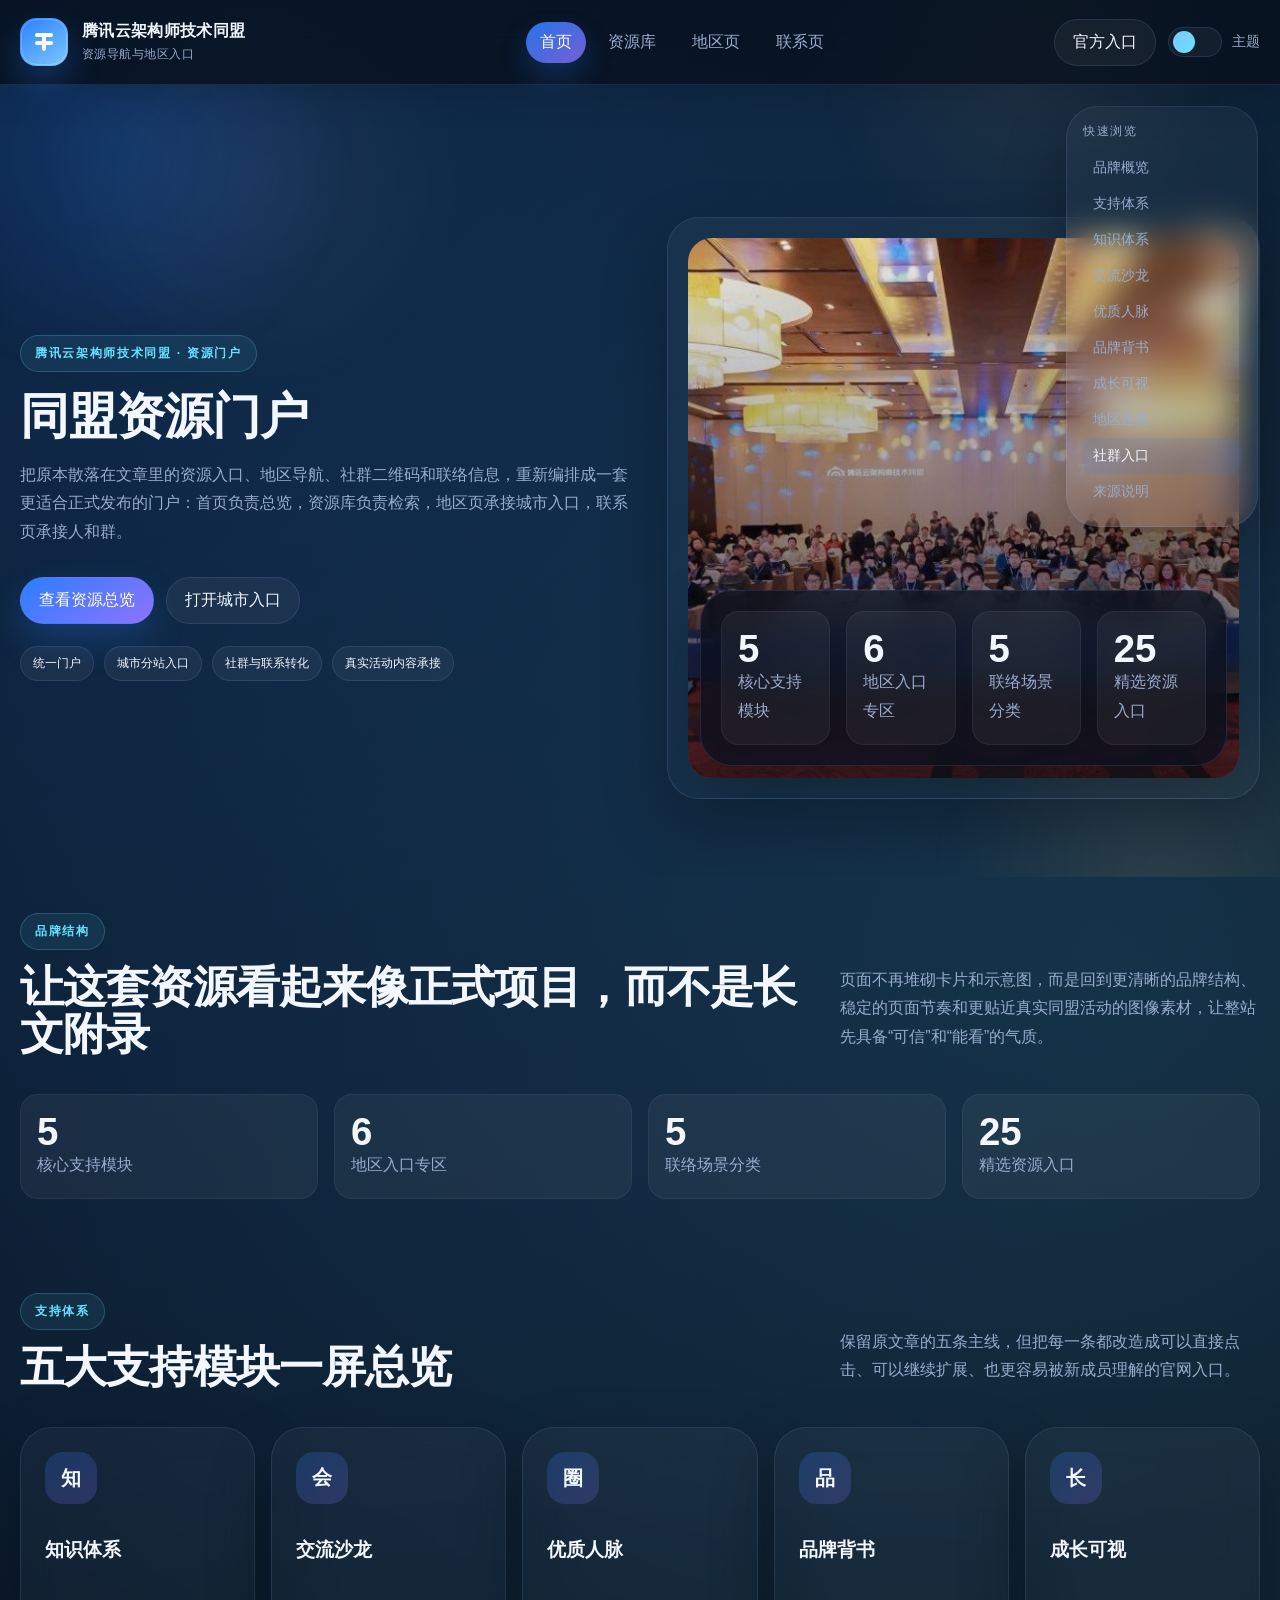
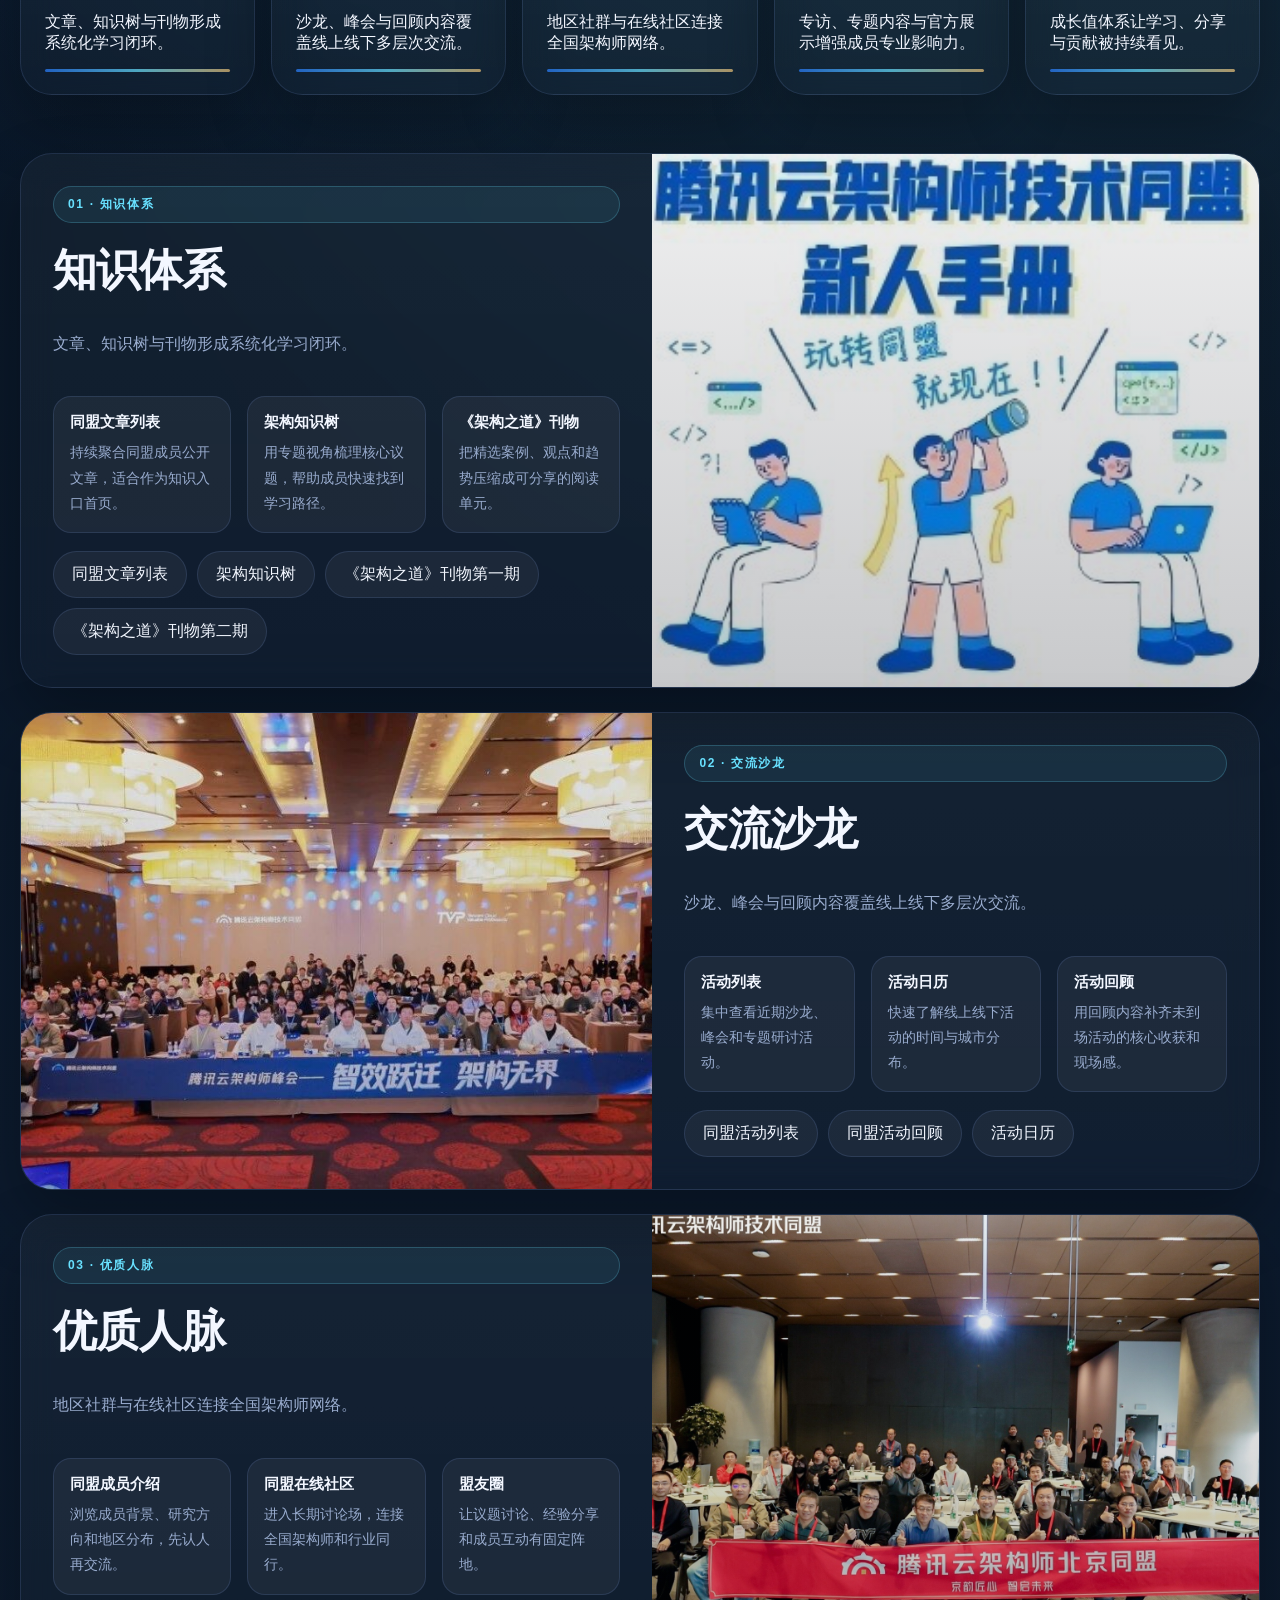
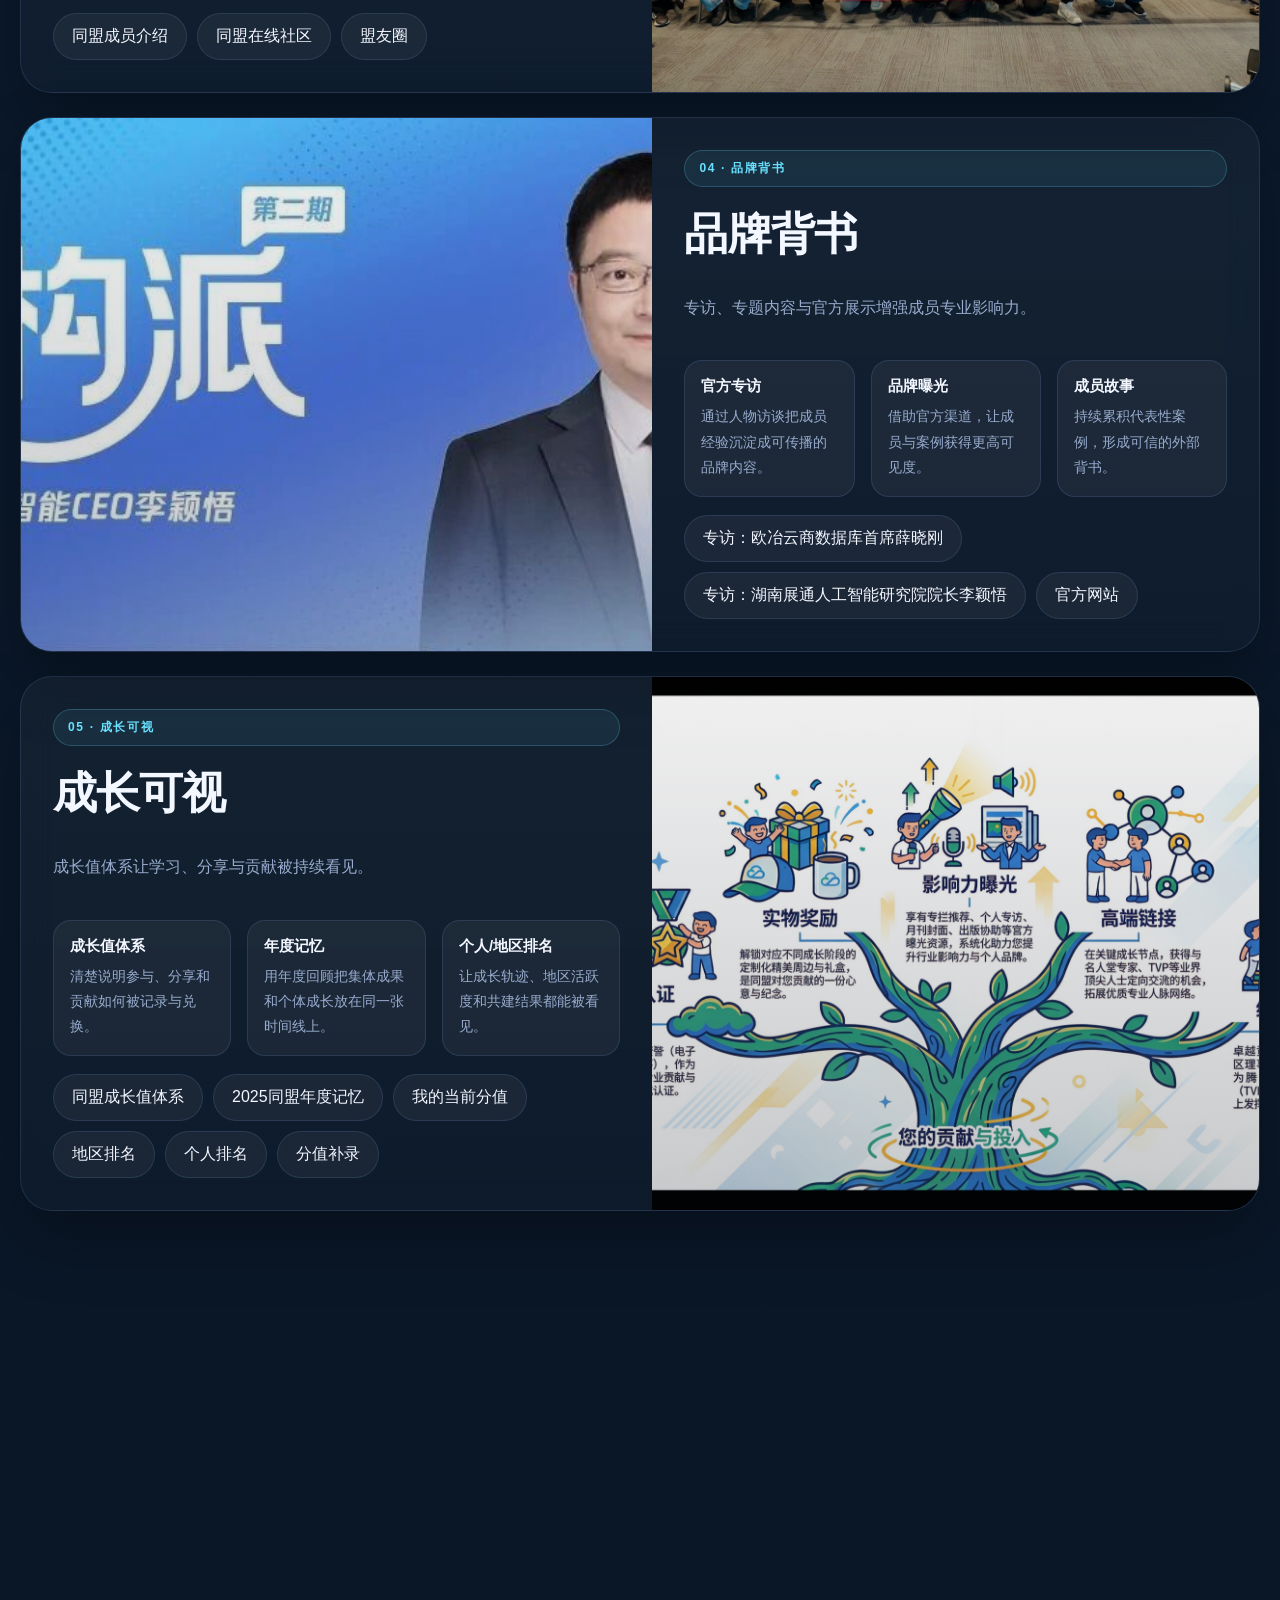
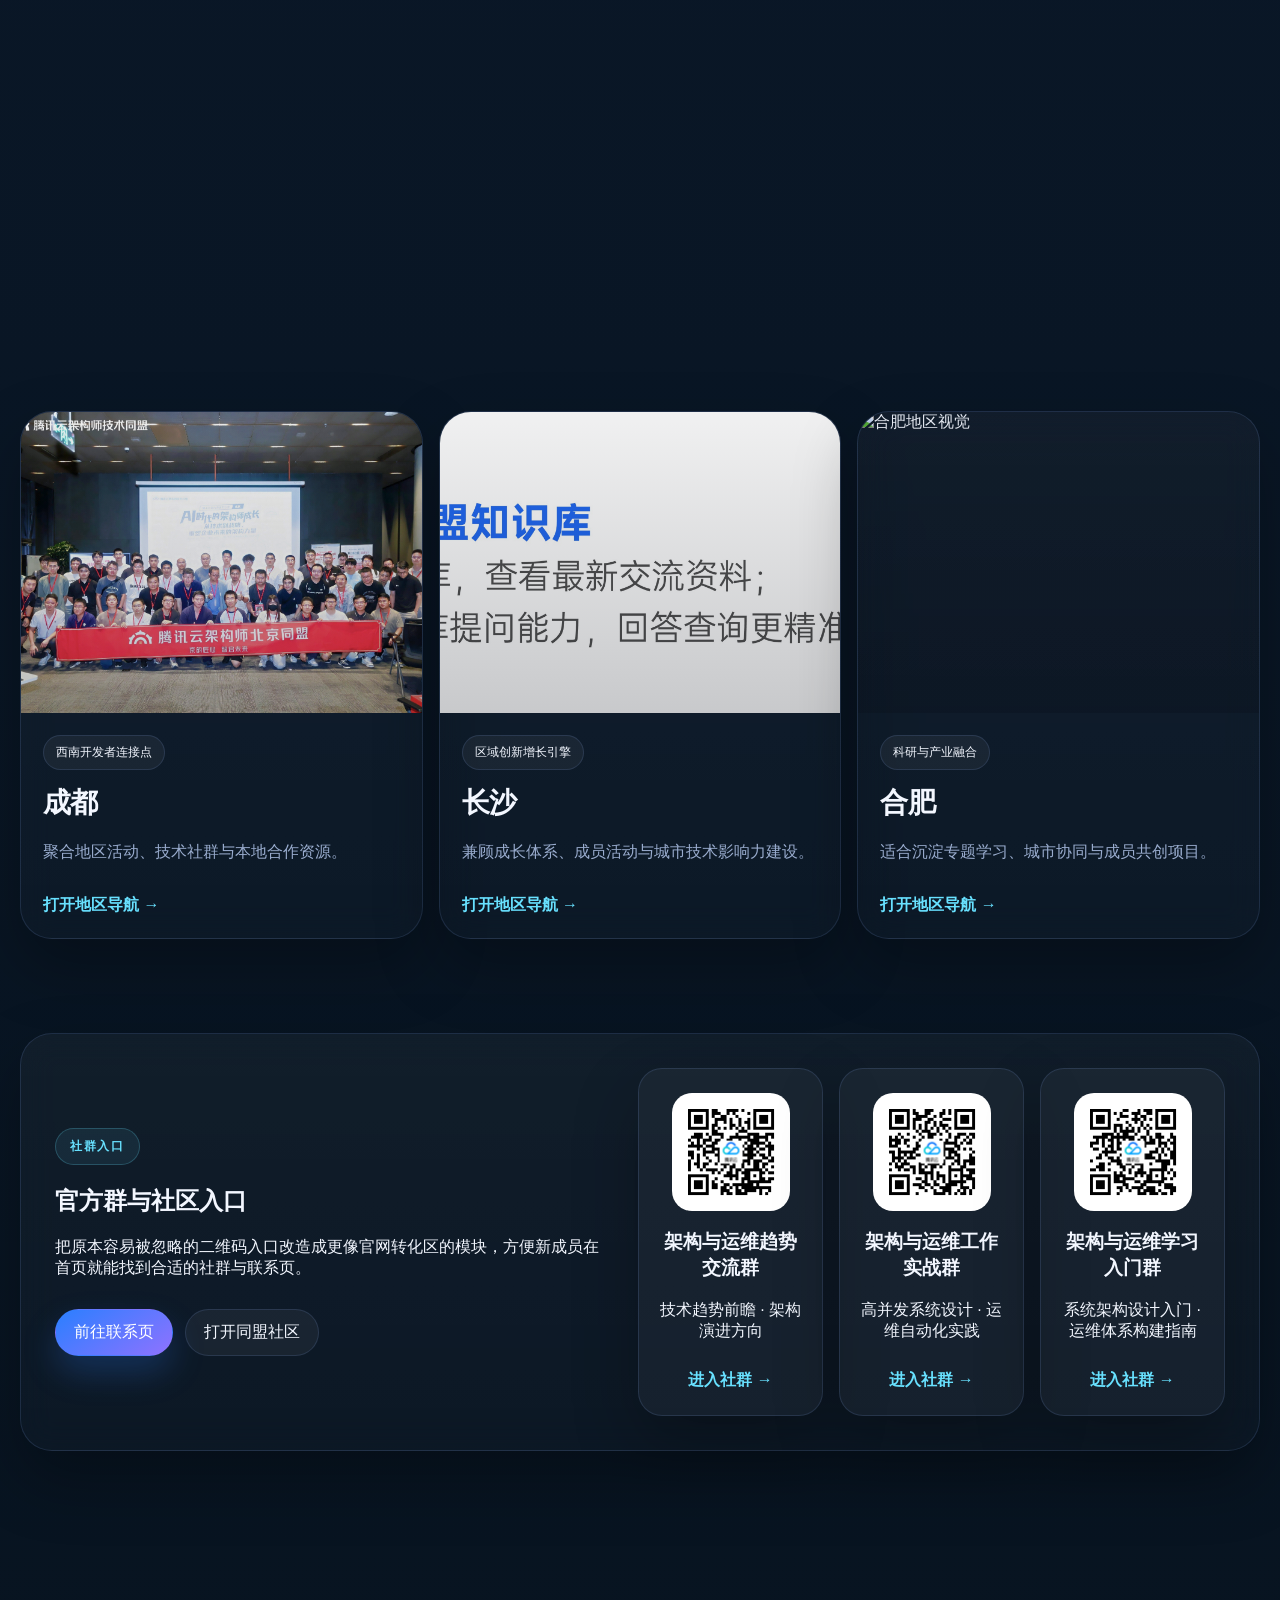
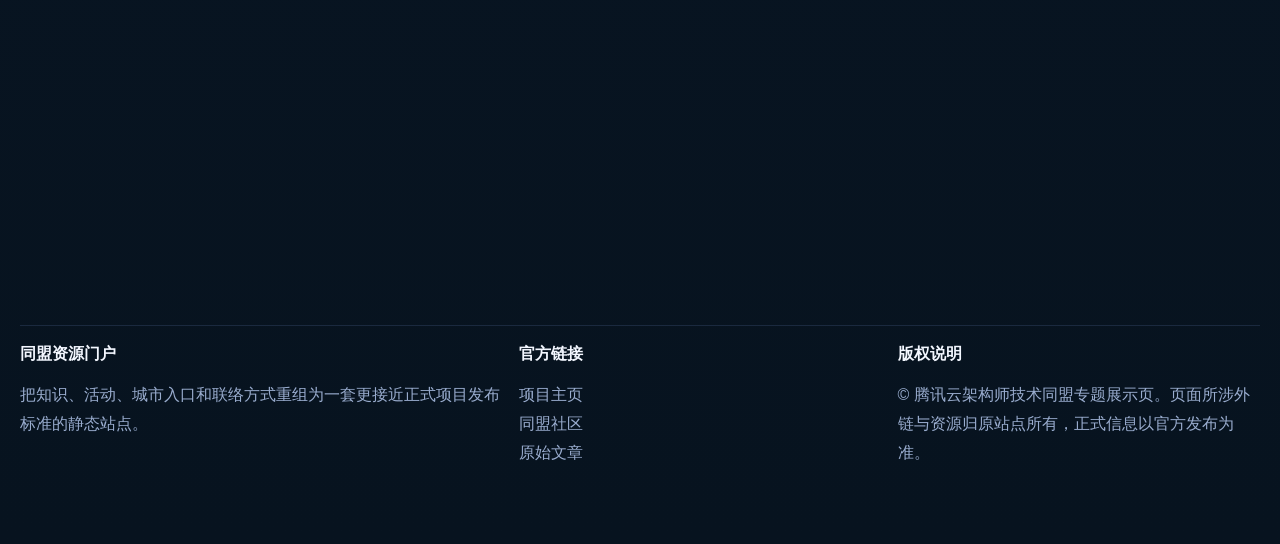
==== index.html @ 670ea797 "Initial static site and GitHub Pages setup" ====
<!DOCTYPE html>
<html lang="zh-CN">
<head>
  <meta charset="UTF-8" />
  <meta name="viewport" content="width=device-width, initial-scale=1.0" />
  <title>同盟全景资源｜官网化落地页</title>
  <meta name="description" content="腾讯云风格的多页面同盟资源官网化落地页。" />
  <link rel="stylesheet" href="styles.css?v=20260402-3" />
  
</head>
<body>
  <div class="scroll-progress" id="scrollProgress"></div>
  <div class="site-shell">
    
    <header class="site-header">
      <div class="container header-inner">
        
    <a class="brand" href="index.html" aria-label="同盟全景资源首页">
      <span class="brand-mark" aria-hidden="true">
        <i></i><i></i><i></i>
      </span>
      <span class="brand-text">
        <strong>腾讯云架构师技术同盟</strong>
        <em>资源导航与地区入口</em>
      </span>
    </a>
    
        <nav class="main-nav"><a class="nav-link active" href="index.html">首页</a><a class="nav-link " href="resources.html">资源库</a><a class="nav-link " href="regions.html">地区页</a><a class="nav-link " href="contact.html">联系页</a></nav>
        <div class="header-actions">
          <a class="ghost-btn" href="https://cloud.tencent.com/developer/program/tm" target="_blank" rel="noreferrer">官方入口</a>
          <button class="theme-toggle" type="button" data-theme-toggle aria-label="切换深浅色主题">
            <span class="theme-toggle-track"><span class="theme-toggle-thumb"></span></span>
            <span class="theme-toggle-label">主题</span>
          </button>
        </div>
      </div>
    </header>
    
    
    <main>
      <section class="hero hero-home">
        <div class="hero-bg hero-bg-a"></div>
        <div class="hero-bg hero-bg-b"></div>
        <div class="container hero-grid">
          <div class="hero-copy reveal">
            <span class="eyebrow">腾讯云架构师技术同盟 · 资源门户</span>
            <h1>同盟资源门户</h1>
            <p>把原本散落在文章里的资源入口、地区导航、社群二维码和联络信息，重新编排成一套更适合正式发布的门户：首页负责总览，资源库负责检索，地区页承接城市入口，联系页承接人和群。</p>
            <div class="hero-actions">
              <a class="primary-btn" href="resources.html">查看资源总览</a>
              <a class="secondary-btn" href="regions.html">打开城市入口</a>
            </div>
            <div class="hero-badges">
              <span>统一门户</span><span>城市分站入口</span><span>社群与联系转化</span><span>真实活动内容承接</span>
            </div>
          </div>
          <div class="hero-media reveal parallax-card" data-parallax>
            <img src="assets/snapshot-img-20.jpg" alt="腾讯云架构师技术同盟大会现场" />
            <div class="hero-media-card glass-card">
              <div class="metric-grid"><div class="stat-card reveal"><strong>5</strong><span>核心支持模块</span></div><div class="stat-card reveal"><strong>6</strong><span>地区入口专区</span></div><div class="stat-card reveal"><strong>5</strong><span>联络场景分类</span></div><div class="stat-card reveal"><strong>25</strong><span>精选资源入口</span></div></div>
            </div>
          </div>
        </div>
      </section>

      <aside class="floating-toc glass-card" data-floating-toc>
        <div class="toc-title">快速浏览</div>
        <a href="#brand-system">品牌概览</a>
        <a href="#support-system">支持体系</a>
        <a href="#knowledge">知识体系</a><a href="#salon">交流沙龙</a><a href="#network">优质人脉</a><a href="#brand">品牌背书</a><a href="#growth">成长可视</a>
        <a href="#region-quick">地区速览</a>
        <a href="#community">社群入口</a>
        <a href="#source-note">来源说明</a>
      </aside>

      <section class="section-block" id="brand-system">
        <div class="container">
          <div class="section-head reveal">
            <div>
              <span class="eyebrow">品牌结构</span>
              <h2>让这套资源看起来像正式项目，而不是长文附录</h2>
            </div>
            <p>页面不再堆砌卡片和示意图，而是回到更清晰的品牌结构、稳定的页面节奏和更贴近真实同盟活动的图像素材，让整站先具备“可信”和“能看”的气质。</p>
          </div>
          <div class="support-grid support-grid-4"><div class="stat-card reveal"><strong>5</strong><span>核心支持模块</span></div><div class="stat-card reveal"><strong>6</strong><span>地区入口专区</span></div><div class="stat-card reveal"><strong>5</strong><span>联络场景分类</span></div><div class="stat-card reveal"><strong>25</strong><span>精选资源入口</span></div></div>
        </div>
      </section>

      <section class="section-block" id="support-system">
        <div class="container">
          <div class="section-head reveal">
            <div>
              <span class="eyebrow">支持体系</span>
              <h2>五大支持模块一屏总览</h2>
            </div>
            <p>保留原文章的五条主线，但把每一条都改造成可以直接点击、可以继续扩展、也更容易被新成员理解的官网入口。</p>
          </div>
          <div class="support-grid"><a class="support-card reveal" href="#knowledge">
            <span class="support-icon">知</span>
            <h3>知识体系</h3>
            <p>文章、知识树与刊物形成系统化学习闭环。</p>
        </a><a class="support-card reveal" href="#salon">
            <span class="support-icon">会</span>
            <h3>交流沙龙</h3>
            <p>沙龙、峰会与回顾内容覆盖线上线下多层次交流。</p>
        </a><a class="support-card reveal" href="#network">
            <span class="support-icon">圈</span>
            <h3>优质人脉</h3>
            <p>地区社群与在线社区连接全国架构师网络。</p>
        </a><a class="support-card reveal" href="#brand">
            <span class="support-icon">品</span>
            <h3>品牌背书</h3>
            <p>专访、专题内容与官方展示增强成员专业影响力。</p>
        </a><a class="support-card reveal" href="#growth">
            <span class="support-icon">长</span>
            <h3>成长可视</h3>
            <p>成长值体系让学习、分享与贡献被持续看见。</p>
        </a></div>
        </div>
      </section>

      <section class="section-block no-top-pad">
        <div class="container feature-stack">
        <article class="feature-panel reveal" id="knowledge">
          <div class="feature-copy">
            <div class="eyebrow">01 · 知识体系</div>
            <h3>知识体系</h3>
            <p>文章、知识树与刊物形成系统化学习闭环。</p>
            <div class="bullet-grid"><div class="bullet-card reveal"><strong>同盟文章列表</strong><span>持续聚合同盟成员公开文章，适合作为知识入口首页。</span></div><div class="bullet-card reveal"><strong>架构知识树</strong><span>用专题视角梳理核心议题，帮助成员快速找到学习路径。</span></div><div class="bullet-card reveal"><strong>《架构之道》刊物</strong><span>把精选案例、观点和趋势压缩成可分享的阅读单元。</span></div></div>
            <div class="mini-links"><a class="mini-link" href="https://cloud.tencent.com/developer/zone/tm?tab=article" target="_blank" rel="noreferrer">同盟文章列表</a><a class="mini-link" href="https://doc.weixin.qq.com/smartsheet/s3_AfQACAaJAKoCNCHZUUrA7SsGceqwD?scode=AJEAIQdfAAo7Zqo5M0AYQARQaXAI0&amp;tab=db_5TWcoK" target="_blank" rel="noreferrer">架构知识树</a><a class="mini-link" href="https://docs.qq.com/pdf/DUU1ubUpJZXVBdWZH" target="_blank" rel="noreferrer">《架构之道》刊物第一期</a><a class="mini-link" href="https://docs.qq.com/pdf/DUXFpWXNrcEt2aGVt" target="_blank" rel="noreferrer">《架构之道》刊物第二期</a></div>
          </div>
          <div class="feature-media parallax-card" data-parallax>
            <img src="assets/snapshot-img-23.jpg" alt="同盟新人手册与知识入口视觉" />
          </div>
        </article>
        
        <article class="feature-panel reveal" id="salon">
          <div class="feature-copy">
            <div class="eyebrow">02 · 交流沙龙</div>
            <h3>交流沙龙</h3>
            <p>沙龙、峰会与回顾内容覆盖线上线下多层次交流。</p>
            <div class="bullet-grid"><div class="bullet-card reveal"><strong>活动列表</strong><span>集中查看近期沙龙、峰会和专题研讨活动。</span></div><div class="bullet-card reveal"><strong>活动日历</strong><span>快速了解线上线下活动的时间与城市分布。</span></div><div class="bullet-card reveal"><strong>活动回顾</strong><span>用回顾内容补齐未到场活动的核心收获和现场感。</span></div></div>
            <div class="mini-links"><a class="mini-link" href="https://cloud.tencent.com/developer/salon/activities?topic=5170" target="_blank" rel="noreferrer">同盟活动列表</a><a class="mini-link" href="https://mp.weixin.qq.com/mpappsalbum?__biz=MzIyMTQ0MTkyNw==&amp;action=getalbum&amp;album_id=4363131295338594321&amp;scene=126&amp;sessionid=1769655132516#wechat_redirect" target="_blank" rel="noreferrer">同盟活动回顾</a><a class="mini-link" href="https://cloud.tencent.com/developer/salon" target="_blank" rel="noreferrer">活动日历</a></div>
          </div>
          <div class="feature-media parallax-card" data-parallax>
            <img src="assets/snapshot-img-20.jpg" alt="同盟峰会和交流沙龙现场" />
          </div>
        </article>
        
        <article class="feature-panel reveal" id="network">
          <div class="feature-copy">
            <div class="eyebrow">03 · 优质人脉</div>
            <h3>优质人脉</h3>
            <p>地区社群与在线社区连接全国架构师网络。</p>
            <div class="bullet-grid"><div class="bullet-card reveal"><strong>同盟成员介绍</strong><span>浏览成员背景、研究方向和地区分布，先认人再交流。</span></div><div class="bullet-card reveal"><strong>同盟在线社区</strong><span>进入长期讨论场，连接全国架构师和行业同行。</span></div><div class="bullet-card reveal"><strong>盟友圈</strong><span>让议题讨论、经验分享和成员互动有固定阵地。</span></div></div>
            <div class="mini-links"><a class="mini-link" href="https://cloud.tencent.com/developer/program/tm" target="_blank" rel="noreferrer">同盟成员介绍</a><a class="mini-link" href="https://cloud.tencent.com/developer/zone/tm" target="_blank" rel="noreferrer">同盟在线社区</a><a class="mini-link" href="https://cloud.tencent.com/developer/program/tm" target="_blank" rel="noreferrer">盟友圈</a></div>
          </div>
          <div class="feature-media parallax-card" data-parallax>
            <img src="assets/snapshot-img-13.jpg" alt="同盟成员线下合影" />
          </div>
        </article>
        
        <article class="feature-panel reveal" id="brand">
          <div class="feature-copy">
            <div class="eyebrow">04 · 品牌背书</div>
            <h3>品牌背书</h3>
            <p>专访、专题内容与官方展示增强成员专业影响力。</p>
            <div class="bullet-grid"><div class="bullet-card reveal"><strong>官方专访</strong><span>通过人物访谈把成员经验沉淀成可传播的品牌内容。</span></div><div class="bullet-card reveal"><strong>品牌曝光</strong><span>借助官方渠道，让成员与案例获得更高可见度。</span></div><div class="bullet-card reveal"><strong>成员故事</strong><span>持续累积代表性案例，形成可信的外部背书。</span></div></div>
            <div class="mini-links"><a class="mini-link" href="https://mp.weixin.qq.com/s/aAUwzaIOAg6JgEXego3rXA?scene=1&amp;click_id=22" target="_blank" rel="noreferrer">专访：欧冶云商数据库首席薛晓刚</a><a class="mini-link" href="https://mp.weixin.qq.com/s/di7luigU9d6gYHrKcBSFnw?scene=1&amp;click_id=21" target="_blank" rel="noreferrer">专访：湖南展通人工智能研究院院长李颖悟</a><a class="mini-link" href="https://cloud.tencent.com/developer/program/tm" target="_blank" rel="noreferrer">官方网站</a></div>
          </div>
          <div class="feature-media parallax-card" data-parallax>
            <img src="assets/snapshot-img-19.jpg" alt="同盟成员专访视觉海报" />
          </div>
        </article>
        
        <article class="feature-panel reveal" id="growth">
          <div class="feature-copy">
            <div class="eyebrow">05 · 成长可视</div>
            <h3>成长可视</h3>
            <p>成长值体系让学习、分享与贡献被持续看见。</p>
            <div class="bullet-grid"><div class="bullet-card reveal"><strong>成长值体系</strong><span>清楚说明参与、分享和贡献如何被记录与兑换。</span></div><div class="bullet-card reveal"><strong>年度记忆</strong><span>用年度回顾把集体成果和个体成长放在同一张时间线上。</span></div><div class="bullet-card reveal"><strong>个人/地区排名</strong><span>让成长轨迹、地区活跃度和共建结果都能被看见。</span></div></div>
            <div class="mini-links"><a class="mini-link" href="https://doc.weixin.qq.com/smartsheet/s3_AfQACAaJAKoQkrVfzQtSMu05VHiv0?scode=AJEAIQdfAAocz0HazgAYQARQaXAI0&amp;tab=tcV054&amp;viewId=vK9fft" target="_blank" rel="noreferrer">同盟成长值体系</a><a class="mini-link" href="https://mp.weixin.qq.com/s/JNtivt0rOl-2z4YSeaZWOQ" target="_blank" rel="noreferrer">2025同盟年度记忆</a><a class="mini-link" href="https://doc.weixin.qq.com/smartsheet/s3_AfQACAaJAKoQkrVfzQtSMu05VHiv0?scode=AJEAIQdfAAowqLAszrAYQARQaXAI0&amp;tab=tcV054&amp;viewId=vK9fft" target="_blank" rel="noreferrer">我的当前分值</a><a class="mini-link" href="https://doc.weixin.qq.com/smartsheet/s3_AfQACAaJAKoQkrVfzQtSMu05VHiv0?scode=AJEAIQdfAAor2oa8FaAYQARQaXAI0&amp;tab=db_L9Phd0&amp;viewId=vK9fft" target="_blank" rel="noreferrer">地区排名</a><a class="mini-link" href="https://doc.weixin.qq.com/smartsheet/s3_AfQACAaJAKoQkrVfzQtSMu05VHiv0?scode=AJEAIQdfAAoq1K2tyRAYQARQaXAI0&amp;tab=db_tTpnrr&amp;viewId=vK9fft" target="_blank" rel="noreferrer">个人排名</a><a class="mini-link" href="https://wj.qq.com/r/login.html?s_url=https%3A%2F%2Fwj.qq.com%2Fs2%2F24397802%2F1ced%2F&amp;sid=24397802&amp;hash=1ced&amp;login_type=unite&amp;scene_type=respondent&amp;wj_lang=zhs" target="_blank" rel="noreferrer">分值补录</a></div>
          </div>
          <div class="feature-media parallax-card" data-parallax>
            <img src="assets/snapshot-img-11.jpg" alt="同盟成长值体系视觉图" />
          </div>
        </article>
        </div>
      </section>

      <section class="section-block" id="region-quick">
        <div class="container">
          <div class="section-head reveal">
            <div>
              <span class="eyebrow">地区入口</span>
              <h2>地区页入口预览</h2>
            </div>
            <p>将北京、深圳、上海、成都、长沙、合肥六地资源页聚合到统一入口中，适合后续继续扩展成城市分站或二级页面。</p>
          </div>
          <div class="region-grid">
        <a class="region-card reveal" href="https://cloud.tencent.com/developer/article/2617814" target="_blank" rel="noreferrer">
          <div class="region-card-media"><img src="assets/snapshot-img-13.jpg" alt="北京地区视觉" /></div>
          <div class="region-card-body">
            <span class="label-pill">华北核心节点</span>
            <h3>北京</h3>
            <p>聚焦大型企业架构实践、数据库与基础设施升级案例。</p>
            <span class="text-link">打开地区导航 →</span>
          </div>
        </a>
        
        <a class="region-card reveal" href="https://cloud.tencent.com/developer/article/2625348" target="_blank" rel="noreferrer">
          <div class="region-card-media"><img src="assets/snapshot-img-17.jpg" alt="深圳地区视觉" /></div>
          <div class="region-card-body">
            <span class="label-pill">湾区技术前沿</span>
            <h3>深圳</h3>
            <p>更强调云原生、AI 场景与高并发业务架构交流。</p>
            <span class="text-link">打开地区导航 →</span>
          </div>
        </a>
        
        <a class="region-card reveal" href="https://cloud.tencent.com/developer/article/2625338" target="_blank" rel="noreferrer">
          <div class="region-card-media"><img src="assets/snapshot-img-11.jpg" alt="上海地区视觉" /></div>
          <div class="region-card-body">
            <span class="label-pill">产业数字化高地</span>
            <h3>上海</h3>
            <p>覆盖金融、制造与平台化研发体系的演进实践。</p>
            <span class="text-link">打开地区导航 →</span>
          </div>
        </a>
        
        <a class="region-card reveal" href="https://cloud.tencent.com/developer/article/2625377" target="_blank" rel="noreferrer">
          <div class="region-card-media"><img src="assets/snapshot-img-22.jpg" alt="成都地区视觉" /></div>
          <div class="region-card-body">
            <span class="label-pill">西南开发者连接点</span>
            <h3>成都</h3>
            <p>聚合地区活动、技术社群与本地合作资源。</p>
            <span class="text-link">打开地区导航 →</span>
          </div>
        </a>
        
        <a class="region-card reveal" href="https://cloud.tencent.com/developer/article/2625372" target="_blank" rel="noreferrer">
          <div class="region-card-media"><img src="assets/snapshot-img-21.jpg" alt="长沙地区视觉" /></div>
          <div class="region-card-body">
            <span class="label-pill">区域创新增长引擎</span>
            <h3>长沙</h3>
            <p>兼顾成长体系、成员活动与城市技术影响力建设。</p>
            <span class="text-link">打开地区导航 →</span>
          </div>
        </a>
        
        <a class="region-card reveal" href="https://cloud.tencent.com/developer/article/2625373" target="_blank" rel="noreferrer">
          <div class="region-card-media"><img src="assets/snapshot-img-10.jpg" alt="合肥地区视觉" /></div>
          <div class="region-card-body">
            <span class="label-pill">科研与产业融合</span>
            <h3>合肥</h3>
            <p>适合沉淀专题学习、城市协同与成员共创项目。</p>
            <span class="text-link">打开地区导航 →</span>
          </div>
        </a>
        </div>
        </div>
      </section>

      <section class="section-block" id="community">
        <div class="container split-banner glass-card reveal">
          <div>
            <span class="eyebrow">社群入口</span>
            <h2>官方群与社区入口</h2>
            <p>把原本容易被忽略的二维码入口改造成更像官网转化区的模块，方便新成员在首页就能找到合适的社群与联系页。</p>
            <div class="hero-actions"><a class="primary-btn" href="contact.html">前往联系页</a><a class="secondary-btn" href="https://cloud.tencent.com/developer/zone/tm" target="_blank" rel="noreferrer">打开同盟社区</a></div>
          </div>
          <div class="qr-grid compact"><a class="qr-card reveal" href="https://cs.cloud.tencent.com/workbench/qrcode.html#/choose-chat?id=1916395432843370690&amp;tenantId=ww789e9f3da49daa91&amp;cid=ww789e9f3da49daa91" target="_blank" rel="noreferrer">
            <img src="assets/sidebar-qr-01.png" alt="架构与运维趋势交流群" />
            <h3>架构与运维趋势交流群</h3>
            <p>技术趋势前瞻 · 架构演进方向</p>
            <span class="text-link">进入社群 →</span>
        </a><a class="qr-card reveal" href="https://cs.cloud.tencent.com/workbench/qrcode.html#/choose-chat?id=1916407921517744130&amp;tenantId=ww789e9f3da49daa91&amp;cid=ww789e9f3da49daa91" target="_blank" rel="noreferrer">
            <img src="assets/sidebar-qr-02.png" alt="架构与运维工作实战群" />
            <h3>架构与运维工作实战群</h3>
            <p>高并发系统设计 · 运维自动化实践</p>
            <span class="text-link">进入社群 →</span>
        </a><a class="qr-card reveal" href="https://cs.cloud.tencent.com/workbench/qrcode.html#/choose-chat?id=1916408148001771521&amp;tenantId=ww789e9f3da49daa91&amp;cid=ww789e9f3da49daa91" target="_blank" rel="noreferrer">
            <img src="assets/sidebar-qr-03.png" alt="架构与运维学习入门群" />
            <h3>架构与运维学习入门群</h3>
            <p>系统架构设计入门 · 运维体系构建指南</p>
            <span class="text-link">进入社群 →</span>
        </a></div>
        </div>
      </section>

      <section class="section-block" id="source-note">
        <div class="container">
          <div class="source-box glass-card reveal">
            <span class="eyebrow">来源说明</span>
            <h2>来源与使用说明</h2>
            <p>本页面基于《同盟全景资源：一个支持您全面发展的平台》重构，保留原始入口和信息组织逻辑，但重新整理了版式、层级和图片使用方式，让它更适合公开展示和后续持续扩展。</p>
            <p><a href="https://cloud.tencent.com/developer/article/2625140" target="_blank" rel="noreferrer">查看原始文章</a></p>
          </div>
        </div>
      </section>
    </main>
    
    
    <footer class="site-footer">
      <div class="container footer-grid">
        <div>
          <div class="footer-title">同盟资源门户</div>
          <p>把知识、活动、城市入口和联络方式重组为一套更接近正式项目发布标准的静态站点。</p>
        </div>
        <div>
          <div class="footer-title">官方链接</div>
          <p><a href="https://cloud.tencent.com/developer/program/tm" target="_blank" rel="noreferrer">项目主页</a><br/><a href="https://cloud.tencent.com/developer/zone/tm" target="_blank" rel="noreferrer">同盟社区</a><br/><a href="https://cloud.tencent.com/developer/article/2625140" target="_blank" rel="noreferrer">原始文章</a></p>
        </div>
        <div>
          <div class="footer-title">版权说明</div>
          <p>© 腾讯云架构师技术同盟专题展示页。页面所涉外链与资源归原站点所有，正式信息以官方发布为准。</p>
        </div>
      </div>
    </footer>
    
  </div>
  <button class="back-top" type="button" data-back-top aria-label="返回顶部">↑</button>
  <script src="data.js?v=20260402-3"></script>
  <script src="app.js?v=20260402-3"></script>
</body>
</html>
---- styles.css ----
:root {
  --bg: #07131f;
  --bg-soft: #0c1a2d;
  --bg-strong: #10213a;
  --panel: rgba(9, 18, 33, 0.82);
  --panel-strong: rgba(8, 15, 28, 0.94);
  --card: rgba(255, 255, 255, 0.05);
  --card-strong: rgba(255, 255, 255, 0.09);
  --line: rgba(140, 179, 255, 0.14);
  --line-strong: rgba(140, 179, 255, 0.28);
  --text: #f3f7ff;
  --muted: #99acce;
  --brand: #2a7fff;
  --brand-2: #7dc8ff;
  --brand-3: #8f72ff;
  --accent: #68e1ff;
  --gold: #f0c57a;
  --orange: #ff8f5a;
  --shadow: 0 28px 64px rgba(0, 0, 0, 0.28);
  --radius-xl: 32px;
  --radius-lg: 24px;
  --radius-md: 18px;
  --container: min(1240px, calc(100vw - 40px));
  --font-body: "PingFang SC", "Microsoft YaHei", "Segoe UI", sans-serif;
  --font-display: "PingFang SC", "Microsoft YaHei UI", "Microsoft YaHei", sans-serif;
}

html[data-theme='light'] {
  --bg: #f4efe5;
  --bg-soft: #f8f3eb;
  --bg-strong: #ebe3d6;
  --panel: rgba(255, 250, 242, 0.84);
  --panel-strong: rgba(255, 252, 248, 0.94);
  --card: rgba(18, 33, 58, 0.04);
  --card-strong: rgba(18, 33, 58, 0.08);
  --line: rgba(18, 33, 58, 0.09);
  --line-strong: rgba(18, 33, 58, 0.18);
  --text: #13213a;
  --muted: #5f6f86;
  --shadow: 0 28px 64px rgba(75, 59, 26, 0.10);
}

* {
  box-sizing: border-box;
}

html {
  scroll-behavior: smooth;
}

body {
  margin: 0;
  color: var(--text);
  font-family: var(--font-body);
  background:
    radial-gradient(circle at 12% 0%, rgba(42, 127, 255, 0.20), transparent 26%),
    radial-gradient(circle at 88% 14%, rgba(104, 225, 255, 0.12), transparent 22%),
    linear-gradient(180deg, var(--bg) 0%, var(--bg-soft) 40%, var(--bg) 100%);
  min-height: 100vh;
}

body::before,
body::after {
  content: "";
  position: fixed;
  inset: 0;
  pointer-events: none;
  z-index: -1;
}

body::before {
  background-image:
    linear-gradient(rgba(255, 255, 255, 0.05) 1px, transparent 1px),
    linear-gradient(90deg, rgba(255, 255, 255, 0.05) 1px, transparent 1px);
  background-size: 72px 72px;
  opacity: 0.10;
  mask-image: linear-gradient(180deg, rgba(0, 0, 0, 0.52), transparent 90%);
}

body::after {
  background:
    radial-gradient(circle at 20% 20%, rgba(255, 255, 255, 0.08), transparent 18%),
    radial-gradient(circle at 80% 8%, rgba(240, 197, 122, 0.10), transparent 16%);
  opacity: 0.7;
}

html[data-theme='light'] body::before {
  background-image:
    linear-gradient(rgba(19, 33, 58, 0.05) 1px, transparent 1px),
    linear-gradient(90deg, rgba(19, 33, 58, 0.05) 1px, transparent 1px);
}

html[data-theme='light'] body::after {
  opacity: 0.45;
}

a {
  color: inherit;
  text-decoration: none;
}

img {
  display: block;
  max-width: 100%;
}

button,
input {
  font: inherit;
}

.container {
  width: var(--container);
  margin: 0 auto;
}

.site-shell {
  position: relative;
  overflow: clip;
}

.scroll-progress {
  position: fixed;
  top: 0;
  left: 0;
  height: 3px;
  width: 0;
  z-index: 220;
  background: linear-gradient(90deg, var(--brand), var(--accent), var(--gold));
}

.site-header {
  position: sticky;
  top: 0;
  z-index: 200;
  backdrop-filter: blur(22px);
  background: rgba(7, 14, 26, 0.72);
  border-bottom: 1px solid var(--line);
  box-shadow: 0 10px 36px rgba(0, 0, 0, 0.12);
}

html[data-theme='light'] .site-header {
  background: rgba(250, 246, 238, 0.76);
}

.header-inner {
  min-height: 84px;
  display: flex;
  align-items: center;
  justify-content: space-between;
  gap: 24px;
}

.brand {
  display: inline-flex;
  align-items: center;
  gap: 14px;
  min-width: 290px;
}

.brand-mark {
  width: 48px;
  height: 48px;
  border-radius: 16px;
  display: grid;
  place-items: center;
  position: relative;
  background: linear-gradient(145deg, var(--brand), var(--brand-2));
  box-shadow: 0 16px 32px rgba(42, 127, 255, 0.28);
}

.brand-mark::after {
  content: "";
  position: absolute;
  inset: 1px;
  border-radius: inherit;
  border: 1px solid rgba(255, 255, 255, 0.22);
}

.brand-mark i {
  position: absolute;
  display: block;
  background: #fff;
  border-radius: 4px;
}

.brand-mark i:nth-child(1) {
  width: 18px;
  height: 4px;
  top: 15px;
  left: 15px;
}

.brand-mark i:nth-child(2) {
  width: 18px;
  height: 4px;
  top: 23px;
  left: 15px;
}

.brand-mark i:nth-child(3) {
  width: 4px;
  height: 18px;
  top: 15px;
  left: 22px;
}

.brand-text strong {
  display: block;
  font-size: 16px;
  letter-spacing: 0.02em;
}

.brand-text em {
  display: block;
  margin-top: 4px;
  font-style: normal;
  font-size: 12px;
  color: var(--muted);
  letter-spacing: 0.04em;
}

.main-nav {
  display: flex;
  flex-wrap: wrap;
  justify-content: center;
  gap: 8px;
}

.nav-link {
  padding: 10px 14px;
  border-radius: 999px;
  color: var(--muted);
  transition: 0.25s ease;
}

.nav-link:hover,
.nav-link.active {
  color: #fff;
  background: linear-gradient(145deg, rgba(42, 127, 255, 0.9), rgba(143, 114, 255, 0.8));
  box-shadow: 0 14px 28px rgba(42, 127, 255, 0.22);
}

.header-actions {
  display: flex;
  align-items: center;
  gap: 12px;
}

.ghost-btn,
.primary-btn,
.secondary-btn,
.mini-link {
  display: inline-flex;
  align-items: center;
  justify-content: center;
  gap: 8px;
  padding: 12px 18px;
  border-radius: 999px;
  transition: 0.25s ease;
  border: 1px solid transparent;
}

.ghost-btn,
.secondary-btn,
.mini-link {
  background: var(--card);
  border-color: var(--line);
}

.primary-btn {
  color: #fff;
  background: linear-gradient(145deg, var(--brand), var(--brand-3));
  box-shadow: 0 16px 34px rgba(42, 127, 255, 0.24);
}

.primary-btn:hover,
.secondary-btn:hover,
.ghost-btn:hover,
.mini-link:hover {
  transform: translateY(-2px);
  border-color: var(--line-strong);
}

.theme-toggle {
  display: inline-flex;
  align-items: center;
  gap: 10px;
  padding: 0;
  border: none;
  background: transparent;
  color: var(--text);
  cursor: pointer;
}

.theme-toggle-track {
  width: 54px;
  height: 30px;
  border-radius: 999px;
  border: 1px solid var(--line);
  background: var(--card);
  position: relative;
}

.theme-toggle-thumb {
  position: absolute;
  top: 3px;
  left: 4px;
  width: 22px;
  height: 22px;
  border-radius: 50%;
  background: linear-gradient(145deg, var(--brand-2), var(--accent));
  transition: 0.25s ease;
}

html[data-theme='light'] .theme-toggle-thumb {
  left: 27px;
}

.theme-toggle-label {
  color: var(--muted);
  font-size: 14px;
}

.hero,
.page-hero {
  position: relative;
  padding: 98px 0 44px;
  overflow: hidden;
}

.hero-home {
  min-height: 88vh;
  display: flex;
  align-items: center;
}

.hero-bg {
  position: absolute;
  width: 460px;
  height: 460px;
  border-radius: 50%;
  filter: blur(24px);
  opacity: 0.62;
  pointer-events: none;
}

.hero-bg-a {
  top: -160px;
  left: -110px;
  background: radial-gradient(circle, rgba(42, 127, 255, 0.30), transparent 68%);
}

.hero-bg-b {
  right: -110px;
  bottom: -220px;
  background: radial-gradient(circle, rgba(240, 197, 122, 0.18), transparent 68%);
}

.hero-grid,
.page-hero-grid {
  position: relative;
  z-index: 1;
  display: grid;
  grid-template-columns: minmax(0, 1.02fr) minmax(360px, 0.98fr);
  gap: 30px;
  align-items: center;
}

.hero-copy,
.page-hero-grid > div:first-child {
  max-width: 640px;
}

.hero-copy h1,
.page-hero h1 {
  margin: 18px 0 18px;
  font-family: var(--font-display);
  font-size: clamp(32px, 3.8vw, 56px);
  line-height: 1.08;
  letter-spacing: -0.02em;
  text-wrap: balance;
}

.hero-copy h1 {
  max-width: 100%;
}

.page-hero h1 {
  font-size: clamp(34px, 4.4vw, 56px);
  max-width: 12ch;
}

.hero-copy p,
.page-hero p,
.section-head p,
.feature-copy p,
.source-box p,
.region-card p,
.contact-card p,
.hero-mini-panel span,
.resource-card p,
.stat-card span,
.bullet-card span,
.region-detail-body p,
.data-points span,
.site-footer p {
  color: var(--muted);
  line-height: 1.8;
}

.eyebrow {
  display: inline-flex;
  align-items: center;
  gap: 8px;
  padding: 9px 14px;
  border-radius: 999px;
  border: 1px solid rgba(104, 225, 255, 0.22);
  background: rgba(104, 225, 255, 0.08);
  color: var(--accent);
  font-size: 12px;
  font-weight: 700;
  letter-spacing: 0.14em;
  text-transform: uppercase;
}

.hero-actions {
  display: flex;
  flex-wrap: wrap;
  gap: 12px;
  margin-top: 30px;
}

.hero-badges {
  display: flex;
  flex-wrap: wrap;
  gap: 10px;
  margin-top: 22px;
}

.hero-badges span,
.label-pill {
  display: inline-flex;
  align-items: center;
  padding: 8px 12px;
  border-radius: 999px;
  border: 1px solid var(--line);
  background: var(--card);
  font-size: 12px;
}

.tone-cyan {
  background: rgba(104, 225, 255, 0.12);
}

.tone-blue {
  background: rgba(42, 127, 255, 0.14);
}

.tone-violet {
  background: rgba(143, 114, 255, 0.14);
}

.tone-green {
  background: rgba(95, 213, 154, 0.14);
}

.tone-gold {
  background: rgba(240, 197, 122, 0.18);
}

.tone-orange {
  background: rgba(255, 143, 90, 0.18);
}

.glass-card,
.feature-panel,
.support-card,
.resource-card,
.region-card,
.contact-card,
.region-detail,
.hero-mini-panel,
.toolbar,
.hero-media,
.source-box {
  background: linear-gradient(180deg, rgba(255, 255, 255, 0.04), rgba(255, 255, 255, 0.02));
  border: 1px solid var(--line);
  box-shadow: var(--shadow);
  border-radius: var(--radius-xl);
  backdrop-filter: blur(16px);
}

html[data-theme='light'] .glass-card,
html[data-theme='light'] .feature-panel,
html[data-theme='light'] .support-card,
html[data-theme='light'] .resource-card,
html[data-theme='light'] .region-card,
html[data-theme='light'] .contact-card,
html[data-theme='light'] .region-detail,
html[data-theme='light'] .hero-mini-panel,
html[data-theme='light'] .toolbar,
html[data-theme='light'] .hero-media,
html[data-theme='light'] .source-box {
  background: linear-gradient(180deg, rgba(255, 255, 255, 0.84), rgba(255, 255, 255, 0.74));
}

.hero-media {
  position: relative;
  padding: 20px;
  min-height: 580px;
  overflow: hidden;
}

.hero-media::before {
  content: "";
  position: absolute;
  right: -60px;
  top: -60px;
  width: 180px;
  height: 180px;
  border-radius: 50%;
  background: radial-gradient(circle, rgba(240, 197, 122, 0.22), transparent 66%);
  z-index: 0;
}

.hero-media::after {
  content: "";
  position: absolute;
  inset: 20px;
  border-radius: 24px;
  background: linear-gradient(180deg, rgba(4, 10, 20, 0.04), rgba(4, 10, 20, 0.68));
  z-index: 1;
}

html[data-theme='light'] .hero-media::after {
  background: linear-gradient(180deg, rgba(255, 255, 255, 0.03), rgba(18, 33, 58, 0.54));
}

.hero-media > img {
  position: relative;
  z-index: 0;
  width: 100%;
  height: 100%;
  min-height: 540px;
  border-radius: 24px;
  object-fit: cover;
  object-position: center;
}

.hero-media-card {
  position: absolute;
  left: 32px;
  right: 32px;
  bottom: 32px;
  z-index: 2;
  padding: 20px;
  background: rgba(8, 15, 28, 0.76);
}

html[data-theme='light'] .hero-media-card {
  background: rgba(255, 251, 244, 0.88);
}

.metric-grid,
.support-grid,
.resource-grid,
.qr-grid,
.gallery-grid,
.region-grid,
.contact-grid,
.data-points,
.bullet-grid,
.footer-grid {
  display: grid;
  gap: 16px;
}

.metric-grid {
  grid-template-columns: repeat(4, minmax(0, 1fr));
}

.support-grid.support-grid-4 {
  grid-template-columns: repeat(4, minmax(0, 1fr));
}

.support-grid {
  grid-template-columns: repeat(5, minmax(0, 1fr));
}

.stat-card {
  padding: 18px 16px;
  border-radius: 18px;
  background: rgba(255, 255, 255, 0.05);
  border: 1px solid rgba(255, 255, 255, 0.06);
}

html[data-theme='light'] .stat-card {
  background: rgba(18, 33, 58, 0.04);
  border-color: rgba(18, 33, 58, 0.06);
}

.stat-card strong,
.hero-mini-panel strong,
.data-points strong {
  display: block;
  font-family: var(--font-display);
  font-size: clamp(32px, 3vw, 48px);
  line-height: 1;
}

.section-block {
  padding: 36px 0 58px;
}

.no-top-pad {
  padding-top: 0;
}

.section-head {
  display: grid;
  grid-template-columns: minmax(0, 1fr) minmax(260px, 420px);
  gap: 24px;
  align-items: end;
  margin-bottom: 26px;
}

.section-head h2,
.feature-copy h3,
.source-box h2 {
  margin: 14px 0 10px;
  font-family: var(--font-display);
  font-size: clamp(28px, 3.4vw, 44px);
  line-height: 1.08;
  letter-spacing: -0.02em;
}

.support-card {
  position: relative;
  min-height: 238px;
  padding: 24px;
  display: flex;
  flex-direction: column;
  gap: 14px;
  transition: 0.28s ease;
}

.support-card::after {
  content: "";
  position: absolute;
  left: 24px;
  right: 24px;
  bottom: 22px;
  height: 3px;
  border-radius: 999px;
  background: linear-gradient(90deg, var(--brand), var(--accent), var(--gold));
  opacity: 0.7;
}

.support-card:hover,
.resource-card:hover,
.region-card:hover,
.qr-card:hover,
.contact-card:hover,
.region-detail:hover {
  transform: translateY(-4px);
  border-color: var(--line-strong);
}

.support-icon {
  width: 52px;
  height: 52px;
  display: grid;
  place-items: center;
  border-radius: 18px;
  background: linear-gradient(145deg, rgba(42, 127, 255, 0.22), rgba(143, 114, 255, 0.20));
  font-size: 20px;
  font-weight: 800;
}

.feature-stack {
  display: grid;
  gap: 24px;
}

.feature-panel {
  display: grid;
  grid-template-columns: minmax(0, 1.02fr) minmax(360px, 0.98fr);
  overflow: hidden;
}

.feature-panel:nth-child(even) .feature-copy {
  order: 2;
}

.feature-panel:nth-child(even) .feature-media {
  order: 1;
}

.feature-copy {
  padding: 32px;
  display: flex;
  flex-direction: column;
  gap: 10px;
}

.feature-media,
.region-detail-media,
.region-card-media,
.gallery-card {
  position: relative;
  overflow: hidden;
}

.feature-media img,
.region-detail-media img,
.region-card-media img,
.gallery-card img {
  width: 100%;
  height: 100%;
  object-fit: cover;
  transition: transform 0.35s ease;
}

.feature-media {
  min-height: 430px;
}

.feature-media::after,
.region-detail-media::after,
.region-card-media::after,
.gallery-card::after {
  content: "";
  position: absolute;
  inset: 0;
  background: linear-gradient(180deg, rgba(5, 10, 20, 0.06), rgba(5, 10, 20, 0.22));
}

.feature-panel:hover .feature-media img,
.region-detail:hover .region-detail-media img,
.region-card:hover .region-card-media img,
.gallery-card:hover img {
  transform: scale(1.04);
}

.bullet-grid {
  grid-template-columns: repeat(3, minmax(0, 1fr));
  margin-top: 12px;
}

.bullet-card {
  padding: 16px;
  border-radius: 18px;
  background: var(--card);
  border: 1px solid var(--line);
}

.bullet-card strong {
  display: block;
  margin-bottom: 8px;
  font-size: 15px;
}

.bullet-card span {
  display: block;
  font-size: 14px;
}

.mini-links {
  display: flex;
  flex-wrap: wrap;
  gap: 10px;
  margin-top: 8px;
}

.floating-toc {
  position: fixed;
  top: 106px;
  right: 22px;
  width: 192px;
  padding: 16px;
  z-index: 160;
}

.floating-toc .toc-title {
  margin-bottom: 10px;
  font-size: 12px;
  letter-spacing: 0.14em;
  text-transform: uppercase;
  color: var(--muted);
}

.floating-toc a {
  display: block;
  padding: 9px 10px;
  border-radius: 12px;
  color: var(--muted);
  font-size: 14px;
  transition: 0.2s ease;
}

.floating-toc a:hover,
.floating-toc a.active {
  color: var(--text);
  background: rgba(42, 127, 255, 0.12);
}

.region-grid {
  grid-template-columns: repeat(3, minmax(0, 1fr));
}

.region-card,
.qr-card,
.gallery-card,
.resource-card,
.contact-card {
  overflow: hidden;
}

.region-card-media {
  aspect-ratio: 4 / 3;
}

.region-card-body {
  padding: 22px;
}

.region-card-body h3 {
  margin: 14px 0 10px;
  font-size: 28px;
  font-family: var(--font-display);
  letter-spacing: -0.02em;
}

.text-link {
  display: inline-flex;
  align-items: center;
  gap: 6px;
  margin-top: 12px;
  font-weight: 700;
  color: var(--accent);
}

.split-banner {
  padding: 34px;
  display: grid;
  grid-template-columns: minmax(0, 1fr) minmax(320px, 1.05fr);
  gap: 24px;
  align-items: center;
}

.qr-grid {
  grid-template-columns: repeat(3, minmax(0, 1fr));
}

.qr-grid.compact .qr-card img {
  width: 118px;
}

.qr-card {
  padding: 24px 18px;
  text-align: center;
  background: rgba(255, 255, 255, 0.04);
  border: 1px solid var(--line);
  border-radius: var(--radius-lg);
  box-shadow: var(--shadow);
}

html[data-theme='light'] .qr-card {
  background: rgba(18, 33, 58, 0.03);
}

.qr-card img {
  width: 164px;
  aspect-ratio: 1;
  margin: 0 auto 16px;
  padding: 10px;
  border-radius: 20px;
  background: #fff;
}

.source-box {
  padding: 30px;
}

.page-hero.slim-hero {
  padding-bottom: 18px;
}

.hero-mini-panel {
  position: relative;
  align-content: end;
  justify-items: start;
  padding: 30px;
  min-height: 280px;
  overflow: hidden;
}

.hero-mini-panel::after {
  content: "";
  position: absolute;
  inset: 0;
  background: linear-gradient(180deg, rgba(7, 14, 26, 0.08), rgba(7, 14, 26, 0.76));
}

html[data-theme='light'] .hero-mini-panel::after {
  background: linear-gradient(180deg, rgba(255, 255, 255, 0.03), rgba(18, 33, 58, 0.56));
}

.hero-mini-panel strong,
.hero-mini-panel span {
  position: relative;
  z-index: 1;
}

.resource-hero .hero-mini-panel {
  background:
    linear-gradient(140deg, rgba(42, 127, 255, 0.26), rgba(104, 225, 255, 0.10)),
    url("assets/snapshot-img-23.jpg") center / cover no-repeat;
}

.region-hero .hero-mini-panel {
  background:
    linear-gradient(140deg, rgba(42, 127, 255, 0.22), rgba(240, 197, 122, 0.10)),
    url("assets/snapshot-img-20.jpg") center / cover no-repeat;
}

.contact-hero .hero-mini-panel {
  background:
    linear-gradient(140deg, rgba(42, 127, 255, 0.18), rgba(143, 114, 255, 0.18)),
    url("assets/snapshot-img-16.jpg") center / cover no-repeat;
}

.toolbar {
  padding: 22px;
  margin-bottom: 22px;
}

.toolbar.vertical {
  display: grid;
  gap: 20px;
}

.toolbar-title {
  margin-bottom: 10px;
  font-size: 14px;
  font-weight: 700;
}

.search-box {
  display: grid;
  gap: 10px;
}

.search-box input {
  width: 100%;
  padding: 14px 16px;
  border-radius: 16px;
  border: 1px solid var(--line);
  background: rgba(255, 255, 255, 0.04);
  color: var(--text);
  outline: none;
}

html[data-theme='light'] .search-box input {
  background: rgba(18, 33, 58, 0.04);
}

.search-box input:focus {
  border-color: rgba(42, 127, 255, 0.46);
  box-shadow: 0 0 0 4px rgba(42, 127, 255, 0.10);
}

.chip-row {
  display: flex;
  flex-wrap: wrap;
  gap: 10px;
}

.filter-chip {
  padding: 10px 14px;
  border-radius: 999px;
  border: 1px solid var(--line);
  background: var(--card);
  color: var(--muted);
  cursor: pointer;
  transition: 0.2s ease;
}

.filter-chip:hover,
.filter-chip.active {
  color: #fff;
  background: linear-gradient(145deg, var(--brand), var(--brand-3));
  box-shadow: 0 12px 24px rgba(42, 127, 255, 0.18);
}

.resource-grid,
.resource-grid.wide,
.contact-grid,
.contact-grid.wide {
  grid-template-columns: repeat(3, minmax(0, 1fr));
}

.resource-card {
  position: relative;
  min-height: 230px;
  padding: 22px;
  display: flex;
  flex-direction: column;
  gap: 10px;
}

.resource-card::before {
  content: "";
  width: 44px;
  height: 4px;
  border-radius: 999px;
  background: linear-gradient(90deg, var(--brand), var(--accent));
}

.resource-card h3 {
  margin: 4px 0 2px;
  font-size: 22px;
  line-height: 1.25;
}

.resource-card p {
  margin: 0;
}

.resource-card .text-link {
  margin-top: auto;
  padding-top: 18px;
}

.gallery-grid.six {
  grid-template-columns: repeat(3, minmax(0, 1fr));
}

.gallery-card {
  min-height: 250px;
  border-radius: var(--radius-lg);
  border: 1px solid var(--line);
  box-shadow: var(--shadow);
}

.gallery-card::after {
  background: linear-gradient(180deg, rgba(5, 10, 20, 0.06), rgba(5, 10, 20, 0.78));
}

.gallery-card span {
  position: absolute;
  left: 14px;
  right: 14px;
  bottom: 14px;
  z-index: 1;
  display: inline-flex;
  width: fit-content;
  padding: 8px 12px;
  border-radius: 12px;
  background: rgba(9, 18, 33, 0.72);
  color: #fff;
  font-size: 13px;
}

.region-detail-stack {
  display: grid;
  gap: 20px;
}

.region-detail {
  display: grid;
  grid-template-columns: minmax(320px, 0.92fr) minmax(0, 1.08fr);
  overflow: hidden;
}

.region-detail:nth-child(even) .region-detail-media {
  order: 2;
}

.region-detail:nth-child(even) .region-detail-body {
  order: 1;
}

.region-detail-media img {
  min-height: 360px;
}

.region-detail-body {
  padding: 30px;
}

.region-detail-body h2 {
  margin: 16px 0 12px;
  font-family: var(--font-display);
  font-size: clamp(30px, 3.8vw, 42px);
  line-height: 1.05;
  letter-spacing: -0.02em;
}

.data-points {
  grid-template-columns: repeat(3, minmax(0, 1fr));
  margin: 20px 0 8px;
}

.data-points > div {
  padding: 16px;
  border-radius: 18px;
  background: var(--card);
  border: 1px solid var(--line);
}

.data-points strong {
  font-size: 32px;
  margin-bottom: 6px;
}

.contact-card {
  position: relative;
  min-height: 220px;
  padding: 22px;
}

.contact-card::before {
  content: "";
  position: absolute;
  left: 22px;
  top: 20px;
  width: 42px;
  height: 4px;
  border-radius: 999px;
  background: linear-gradient(90deg, var(--brand), var(--brand-3));
}

.contact-card-top {
  display: flex;
  justify-content: space-between;
  align-items: center;
  gap: 10px;
  margin-top: 10px;
}

.contact-card-top strong {
  font-size: 20px;
}

.member-tags {
  display: flex;
  flex-wrap: wrap;
  gap: 8px;
  margin-top: 18px;
}

.member-tags span {
  padding: 8px 10px;
  border-radius: 12px;
  background: var(--card);
  border: 1px solid var(--line);
  font-size: 14px;
}

.site-footer {
  padding: 28px 0 60px;
}

.footer-grid {
  grid-template-columns: 1.2fr 0.9fr 0.9fr;
  padding-top: 18px;
  border-top: 1px solid var(--line);
}

.footer-title {
  margin-bottom: 10px;
  font-weight: 800;
}

.back-top {
  position: fixed;
  right: 18px;
  bottom: 18px;
  width: 54px;
  height: 54px;
  border-radius: 18px;
  border: 1px solid var(--line);
  background: rgba(8, 15, 28, 0.74);
  color: var(--text);
  box-shadow: var(--shadow);
  z-index: 180;
  cursor: pointer;
}

html[data-theme='light'] .back-top {
  background: rgba(255, 251, 244, 0.88);
}

.reveal {
  opacity: 0;
  transform: translateY(24px);
  transition: opacity 0.7s ease, transform 0.7s ease;
}

.reveal.in-view {
  opacity: 1;
  transform: translateY(0);
}

.hidden-card {
  display: none !important;
}

@media (max-width: 1240px) {
  .floating-toc {
    display: none;
  }

  .hero-grid,
  .page-hero-grid,
  .feature-panel,
  .region-detail,
  .split-banner,
  .section-head {
    grid-template-columns: 1fr;
  }

  .support-grid {
    grid-template-columns: repeat(2, minmax(0, 1fr));
  }

  .metric-grid,
  .support-grid.support-grid-4,
  .resource-grid,
  .resource-grid.wide,
  .contact-grid,
  .contact-grid.wide,
  .gallery-grid.six,
  .region-grid,
  .qr-grid,
  .footer-grid {
    grid-template-columns: repeat(2, minmax(0, 1fr));
  }

  .bullet-grid {
    grid-template-columns: repeat(2, minmax(0, 1fr));
  }
}

@media (max-width: 900px) {
  .hero,
  .page-hero {
    padding-top: 72px;
  }

  .hero-media {
    min-height: 460px;
  }

  .hero-media > img {
    min-height: 420px;
  }

  .hero-copy h1,
  .page-hero h1 {
    max-width: none;
  }

  .metric-grid,
  .data-points {
    grid-template-columns: repeat(2, minmax(0, 1fr));
  }
}

@media (max-width: 760px) {
  .container {
    width: min(100vw - 24px, 100%);
  }

  .header-inner {
    flex-direction: column;
    align-items: flex-start;
    padding: 14px 0;
  }

  .main-nav {
    width: 100%;
    overflow-x: auto;
    flex-wrap: nowrap;
    justify-content: flex-start;
    padding-bottom: 2px;
  }

  .header-actions {
    width: 100%;
    justify-content: space-between;
  }

  .brand {
    min-width: auto;
  }

  .hero,
  .page-hero {
    padding-top: 48px;
  }

  .hero-copy h1,
  .page-hero h1 {
    font-size: clamp(34px, 11vw, 54px);
  }

  .support-grid,
  .metric-grid,
  .resource-grid,
  .resource-grid.wide,
  .contact-grid,
  .contact-grid.wide,
  .gallery-grid.six,
  .region-grid,
  .qr-grid,
  .data-points,
  .bullet-grid,
  .footer-grid,
  .support-grid.support-grid-4 {
    grid-template-columns: 1fr;
  }

  .hero-media,
  .hero-mini-panel,
  .split-banner,
  .toolbar,
  .source-box,
  .feature-copy,
  .region-detail-body {
    padding: 22px;
  }

  .hero-media-card {
    left: 22px;
    right: 22px;
    bottom: 22px;
  }

  .hero-actions,
  .mini-links {
    width: 100%;
  }

  .hero-actions > a,
  .mini-links > a {
    width: 100%;
  }
}
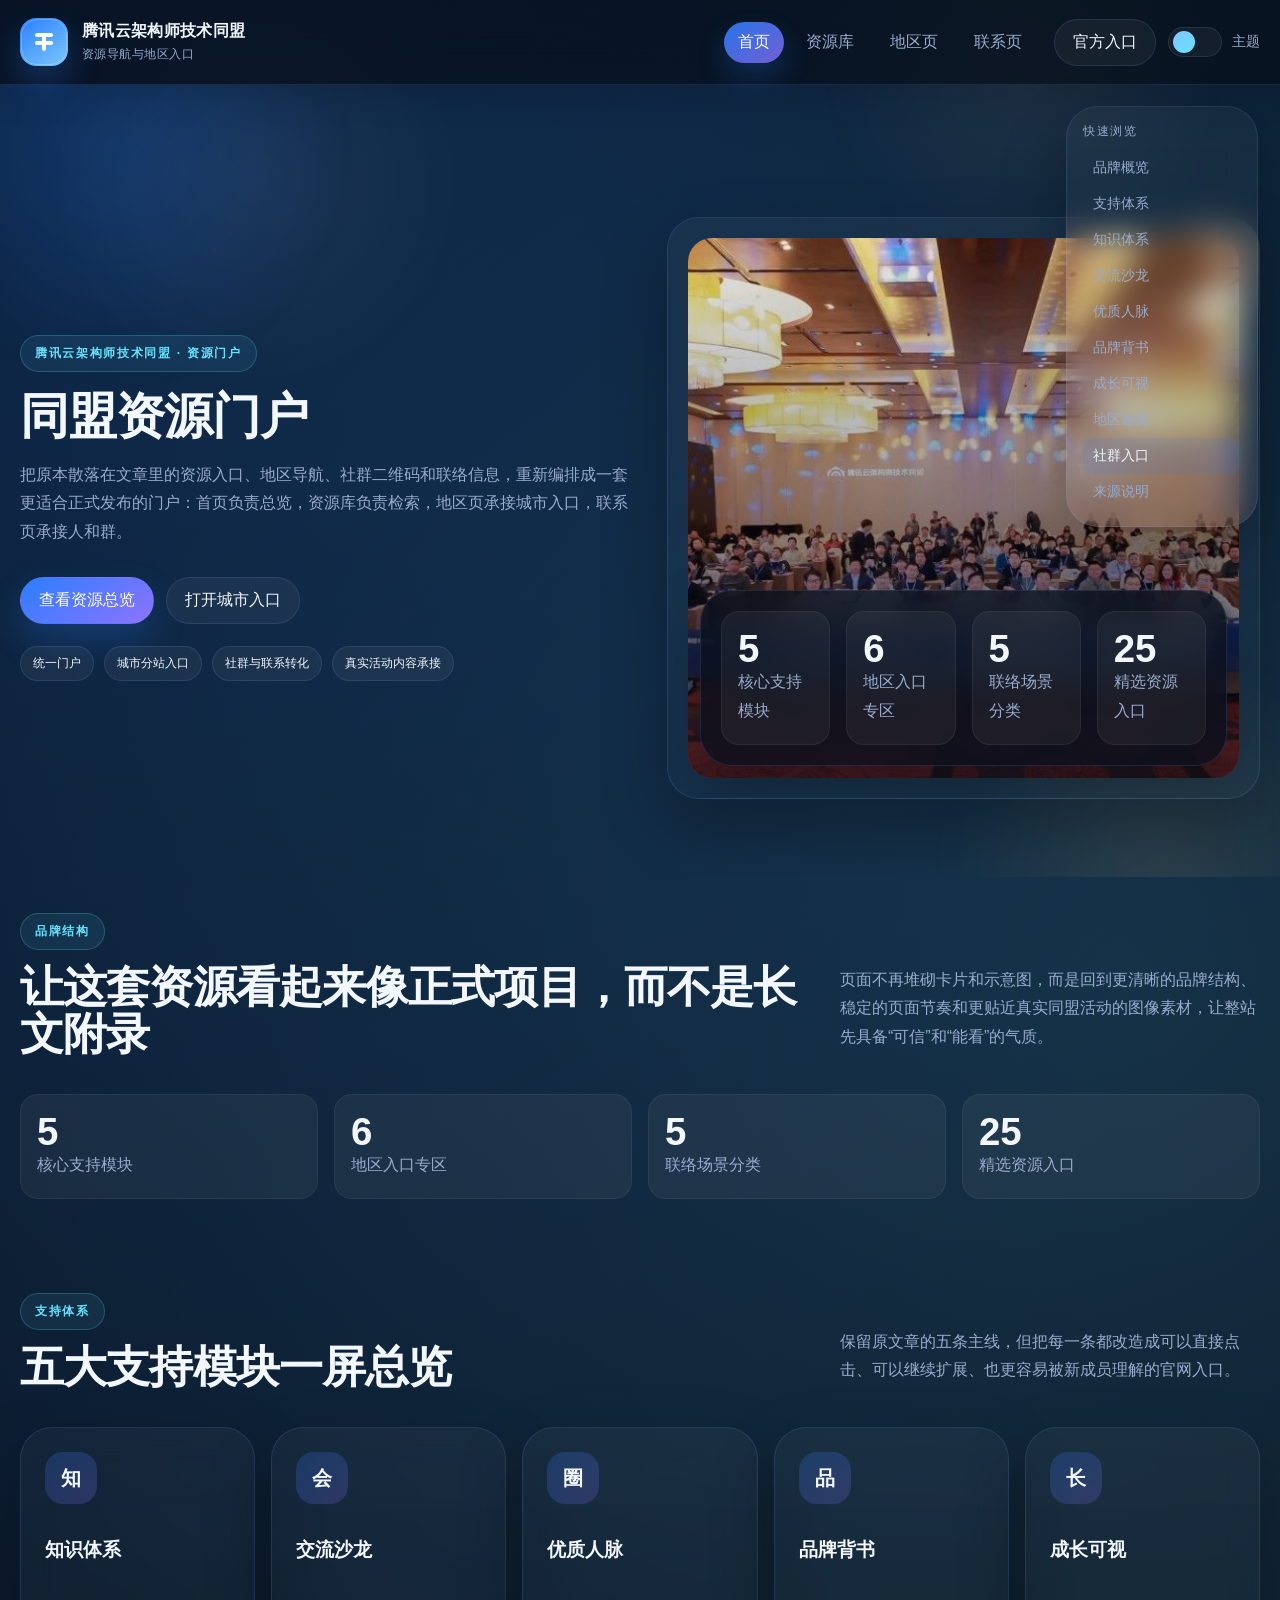
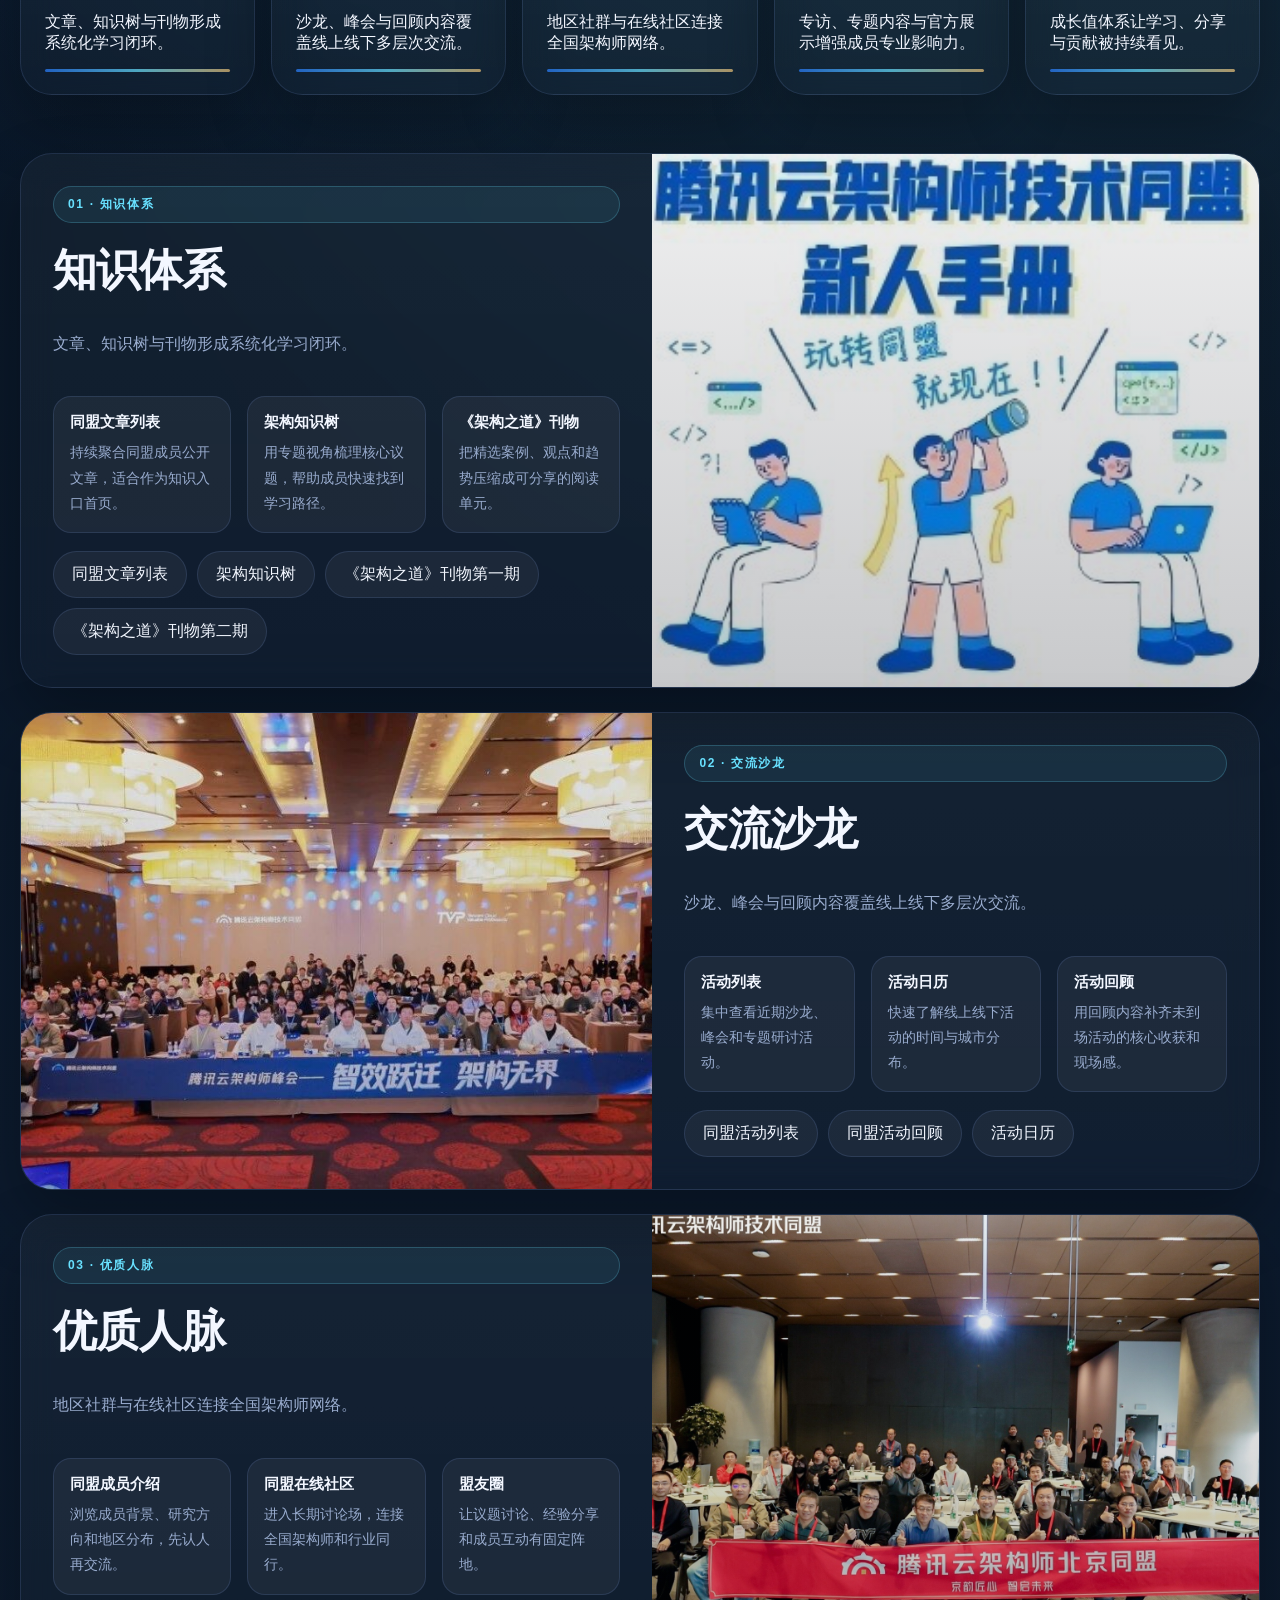
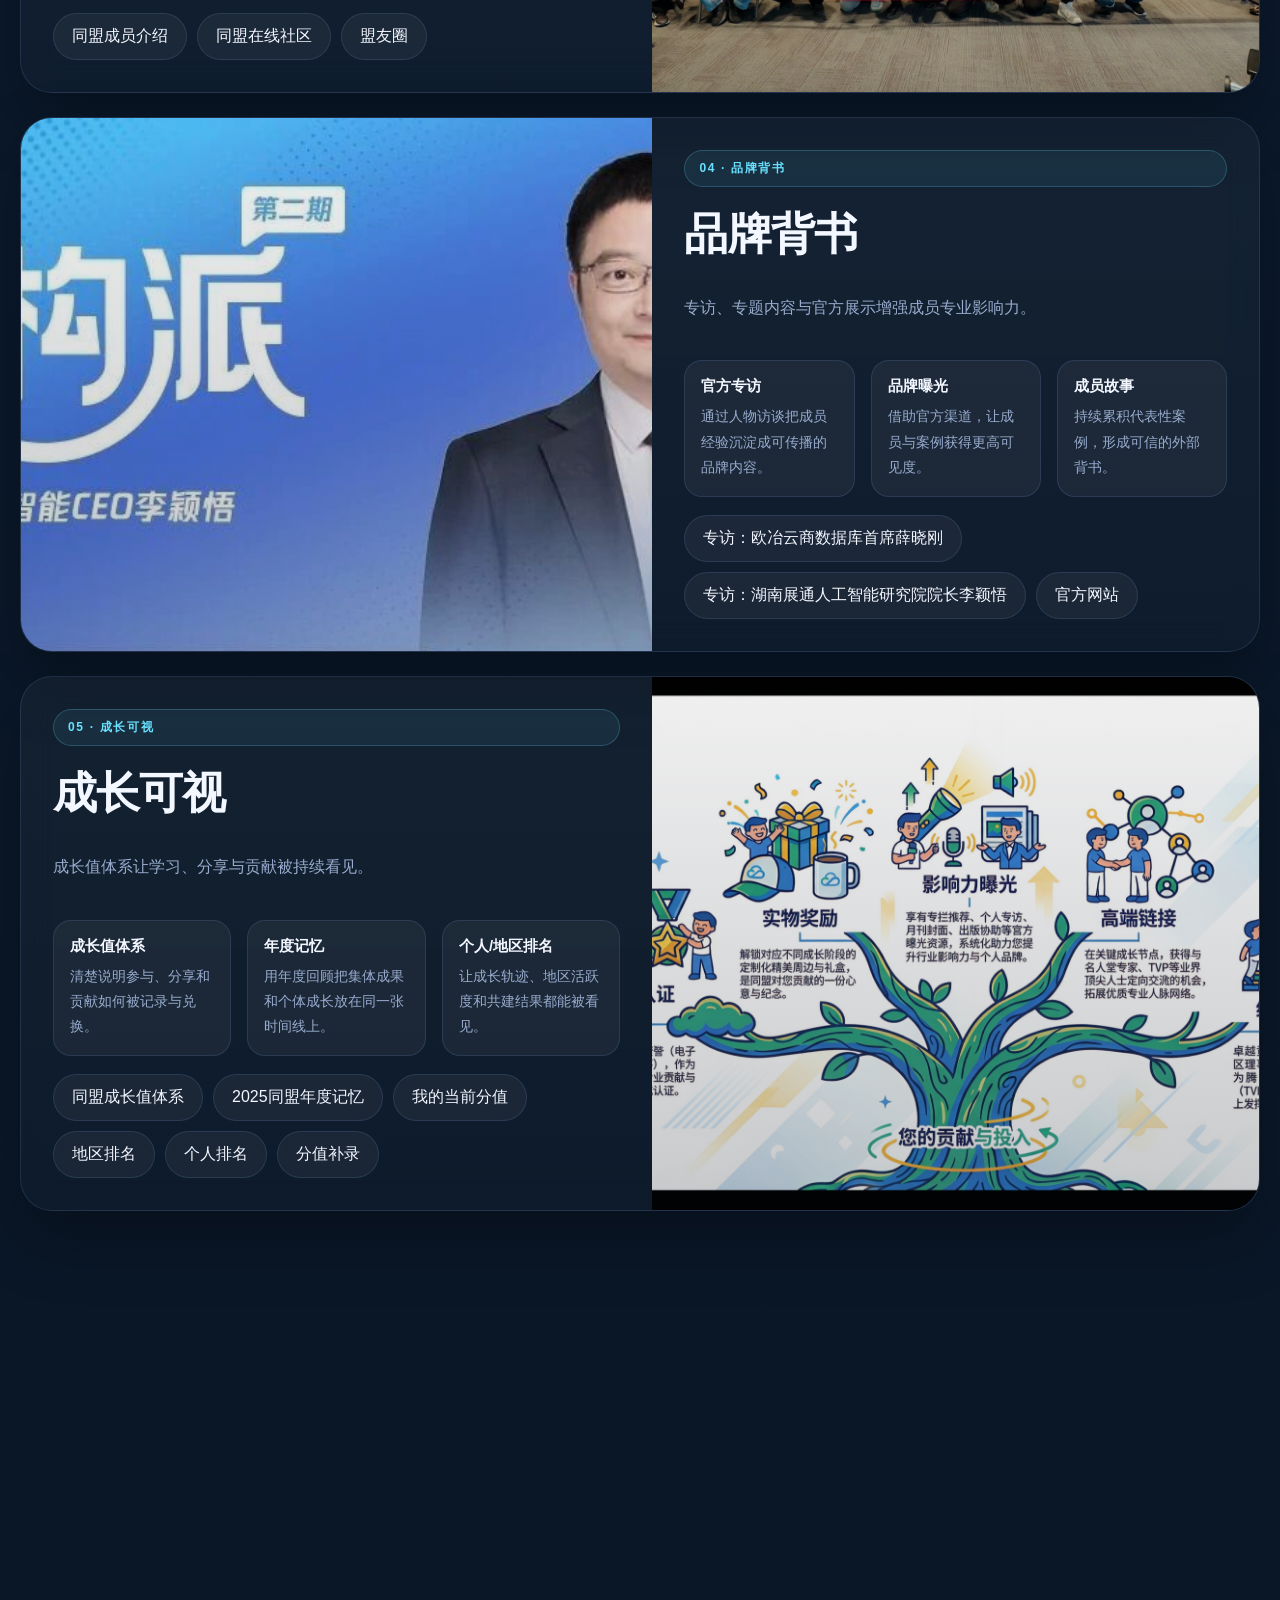
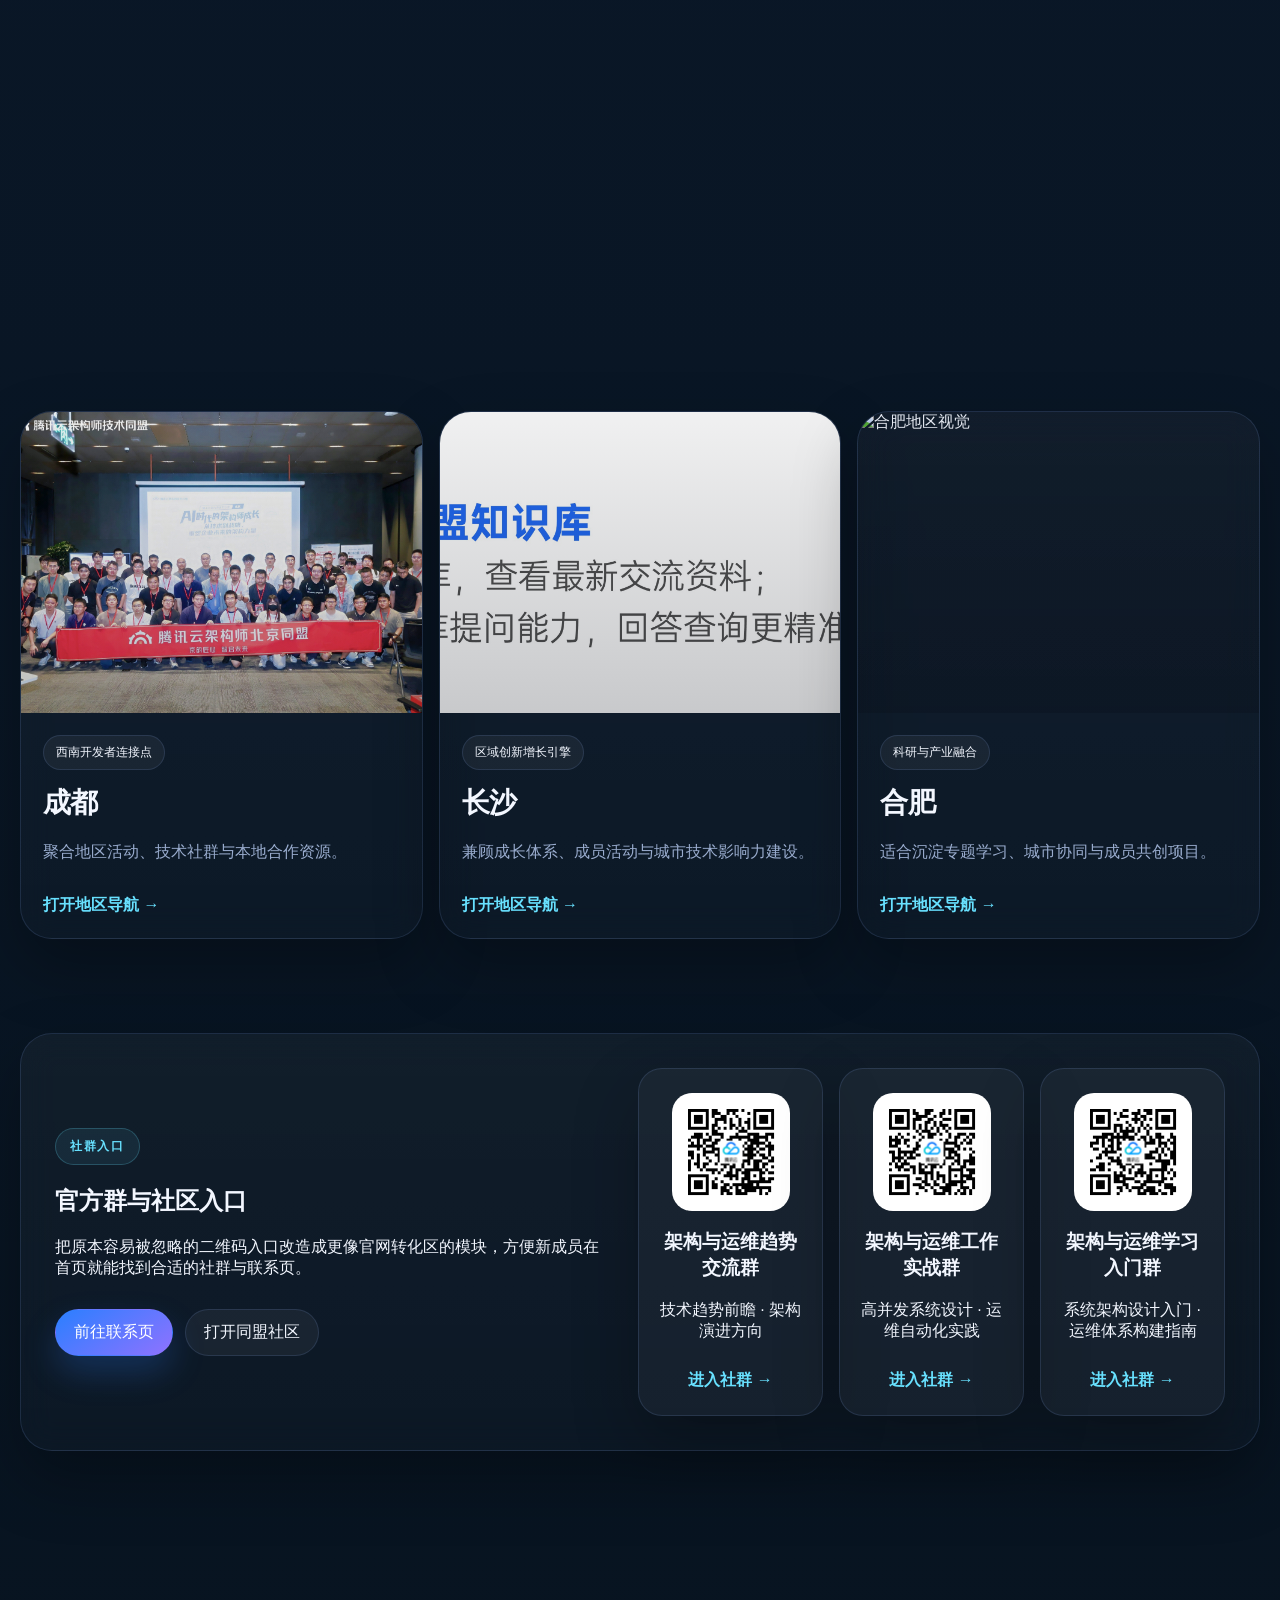
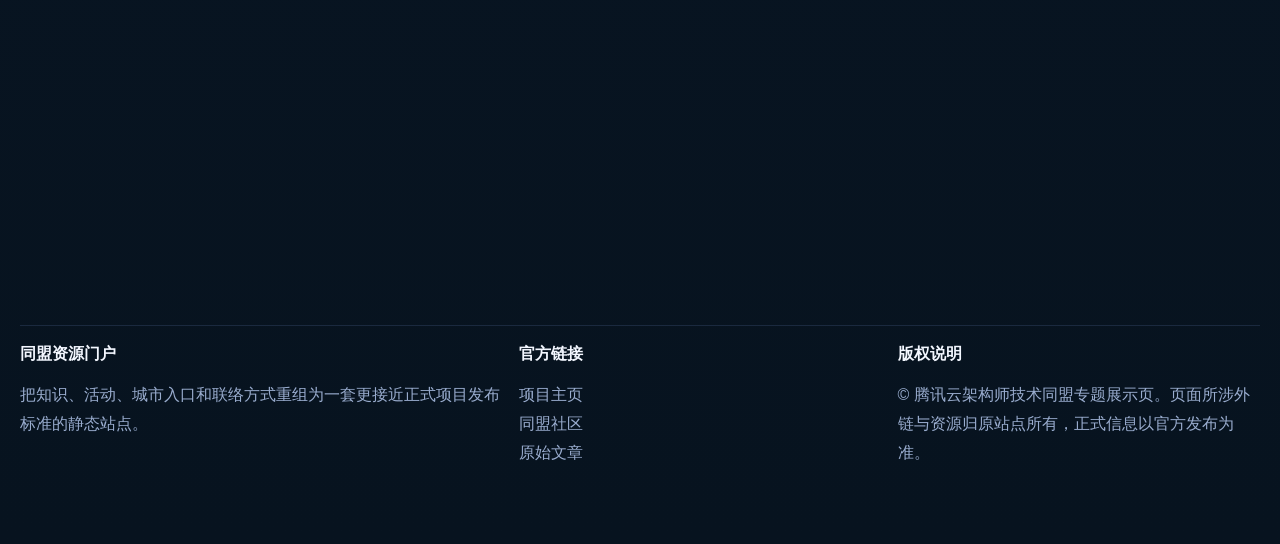
==== commit 12058413: "Add mobile-responsive layout" ====
--- a/index.html
+++ b/index.html
@@ -5,7 +5,7 @@
   <meta name="viewport" content="width=device-width, initial-scale=1.0" />
   <title>同盟全景资源｜官网化落地页</title>
   <meta name="description" content="腾讯云风格的多页面同盟资源官网化落地页。" />
-  <link rel="stylesheet" href="styles.css?v=20260402-3" />
+  <link rel="stylesheet" href="styles.css?v=20260402-9" />
   
 </head>
 <body>
@@ -14,24 +14,29 @@
     
     <header class="site-header">
       <div class="container header-inner">
-        
-    <a class="brand" href="index.html" aria-label="同盟全景资源首页">
-      <span class="brand-mark" aria-hidden="true">
-        <i></i><i></i><i></i>
-      </span>
-      <span class="brand-text">
-        <strong>腾讯云架构师技术同盟</strong>
-        <em>资源导航与地区入口</em>
-      </span>
-    </a>
-    
-        <nav class="main-nav"><a class="nav-link active" href="index.html">首页</a><a class="nav-link " href="resources.html">资源库</a><a class="nav-link " href="regions.html">地区页</a><a class="nav-link " href="contact.html">联系页</a></nav>
-        <div class="header-actions">
-          <a class="ghost-btn" href="https://cloud.tencent.com/developer/program/tm" target="_blank" rel="noreferrer">官方入口</a>
-          <button class="theme-toggle" type="button" data-theme-toggle aria-label="切换深浅色主题">
-            <span class="theme-toggle-track"><span class="theme-toggle-thumb"></span></span>
-            <span class="theme-toggle-label">主题</span>
+        <div class="header-top">
+          <a class="brand" href="index.html" aria-label="同盟全景资源首页">
+            <span class="brand-mark" aria-hidden="true">
+              <i></i><i></i><i></i>
+            </span>
+            <span class="brand-text">
+              <strong>腾讯云架构师技术同盟</strong>
+              <em>资源导航与地区入口</em>
+            </span>
+          </a>
+          <button class="menu-toggle" type="button" data-menu-toggle aria-expanded="false" aria-controls="siteMenu" aria-label="打开导航菜单">
+            <span></span><span></span><span></span>
           </button>
+        </div>
+        <div class="header-menu" id="siteMenu" data-header-menu>
+          <nav class="main-nav"><a class="nav-link active" href="index.html">首页</a><a class="nav-link " href="resources.html">资源库</a><a class="nav-link " href="regions.html">地区页</a><a class="nav-link " href="contact.html">联系页</a></nav>
+          <div class="header-actions">
+            <a class="ghost-btn" href="https://cloud.tencent.com/developer/program/tm" target="_blank" rel="noreferrer">官方入口</a>
+            <button class="theme-toggle" type="button" data-theme-toggle aria-label="切换深浅色主题">
+              <span class="theme-toggle-track"><span class="theme-toggle-thumb"></span></span>
+              <span class="theme-toggle-label">主题</span>
+            </button>
+          </div>
         </div>
       </div>
     </header>
@@ -320,7 +325,7 @@
     
   </div>
   <button class="back-top" type="button" data-back-top aria-label="返回顶部">↑</button>
-  <script src="data.js?v=20260402-3"></script>
-  <script src="app.js?v=20260402-3"></script>
+  <script src="data.js?v=20260402-9"></script>
+  <script src="app.js?v=20260402-9"></script>
 </body>
 </html>
--- a/styles.css
+++ b/styles.css
@@ -151,11 +151,22 @@
   gap: 24px;
 }
 
+.header-top {
+  display: flex;
+  align-items: center;
+  gap: 18px;
+  min-width: 0;
+}
+
 .brand {
   display: inline-flex;
   align-items: center;
   gap: 14px;
   min-width: 290px;
+}
+
+.brand-text {
+  min-width: 0;
 }
 
 .brand-mark {
@@ -225,6 +236,7 @@
   flex-wrap: wrap;
   justify-content: center;
   gap: 8px;
+  margin-left: auto;
 }
 
 .nav-link {
@@ -245,6 +257,51 @@
   display: flex;
   align-items: center;
   gap: 12px;
+}
+
+.header-menu {
+  display: flex;
+  align-items: center;
+  justify-content: space-between;
+  gap: 18px;
+  flex: 1;
+}
+
+.menu-toggle {
+  display: none;
+  width: 48px;
+  height: 48px;
+  align-items: center;
+  justify-content: center;
+  flex-direction: column;
+  gap: 5px;
+  border-radius: 16px;
+  border: 1px solid var(--line);
+  background: var(--card);
+  color: var(--text);
+  box-shadow: 0 16px 30px rgba(0, 0, 0, 0.12);
+  cursor: pointer;
+  transition: 0.25s ease;
+}
+
+.menu-toggle span {
+  width: 18px;
+  height: 2px;
+  border-radius: 999px;
+  background: currentColor;
+  transition: transform 0.25s ease, opacity 0.25s ease;
+}
+
+.site-header.menu-open .menu-toggle span:nth-child(1) {
+  transform: translateY(7px) rotate(45deg);
+}
+
+.site-header.menu-open .menu-toggle span:nth-child(2) {
+  opacity: 0;
+}
+
+.site-header.menu-open .menu-toggle span:nth-child(3) {
+  transform: translateY(-7px) rotate(-45deg);
 }
 
 .ghost-btn,
@@ -1275,26 +1332,66 @@
   }
 
   .header-inner {
+    min-height: auto;
     flex-direction: column;
-    align-items: flex-start;
+    align-items: stretch;
     padding: 14px 0;
+    gap: 14px;
+  }
+
+  .header-top {
+    display: grid;
+    grid-template-columns: minmax(0, 1fr) auto;
+    justify-content: space-between;
+    width: 100%;
+  }
+
+  .header-menu {
+    width: 100%;
+    display: grid;
+    gap: 16px;
+    padding-top: 2px;
+  }
+
+  .menu-toggle {
+    display: none !important;
   }
 
   .main-nav {
     width: 100%;
-    overflow-x: auto;
-    flex-wrap: nowrap;
-    justify-content: flex-start;
-    padding-bottom: 2px;
+    margin-left: 0;
+    display: grid;
+    grid-template-columns: repeat(2, minmax(0, 1fr));
+    gap: 10px;
   }
 
   .header-actions {
     width: 100%;
-    justify-content: space-between;
+    justify-content: stretch;
+    display: grid;
+    grid-template-columns: minmax(0, 1fr) auto;
+    gap: 12px;
   }
 
   .brand {
     min-width: auto;
+    flex: 1;
+    width: 100%;
+    gap: 12px;
+  }
+
+  .brand-text strong {
+    font-size: 15px;
+  }
+
+  .brand-text em {
+    font-size: 11px;
+  }
+
+  .nav-link {
+    width: 100%;
+    justify-content: center;
+    text-align: center;
   }
 
   .hero,
@@ -1333,6 +1430,14 @@
     padding: 22px;
   }
 
+  .hero-media {
+    min-height: 420px;
+  }
+
+  .hero-media > img {
+    min-height: 380px;
+  }
+
   .hero-media-card {
     left: 22px;
     right: 22px;
@@ -1348,4 +1453,170 @@
   .mini-links > a {
     width: 100%;
   }
-}
+
+  .ghost-btn {
+    width: 100%;
+  }
+
+  .chip-row {
+    flex-wrap: nowrap;
+    overflow-x: auto;
+    padding-bottom: 6px;
+    margin-right: -2px;
+    scrollbar-width: none;
+  }
+
+  .chip-row::-webkit-scrollbar {
+    display: none;
+  }
+
+  .filter-chip {
+    flex: 0 0 auto;
+    white-space: nowrap;
+  }
+
+  .feature-media {
+    min-height: 300px;
+  }
+
+  .region-detail-media img {
+    min-height: 280px;
+  }
+}
+
+@media (max-width: 560px) {
+  .container {
+    width: min(100vw - 18px, 100%);
+  }
+
+  .site-header {
+    backdrop-filter: blur(18px);
+  }
+
+  .brand-mark {
+    width: 42px;
+    height: 42px;
+    border-radius: 14px;
+  }
+
+  .brand-mark i:nth-child(1),
+  .brand-mark i:nth-child(2) {
+    width: 16px;
+    left: 13px;
+  }
+
+  .brand-mark i:nth-child(1) {
+    top: 13px;
+  }
+
+  .brand-mark i:nth-child(2) {
+    top: 21px;
+  }
+
+  .brand-mark i:nth-child(3) {
+    height: 16px;
+    top: 13px;
+    left: 20px;
+  }
+
+  .theme-toggle-label {
+    display: none;
+  }
+
+  .brand-text strong,
+  .brand-text em {
+    white-space: nowrap;
+    overflow: hidden;
+    text-overflow: ellipsis;
+  }
+
+  .hero-home {
+    min-height: auto;
+    align-items: flex-start;
+  }
+
+  .hero,
+  .page-hero {
+    padding-top: 34px;
+    padding-bottom: 18px;
+  }
+
+  .hero-copy h1,
+  .page-hero h1 {
+    font-size: clamp(30px, 10vw, 40px);
+  }
+
+  .section-head h2,
+  .feature-copy h3,
+  .source-box h2 {
+    font-size: clamp(24px, 8.4vw, 32px);
+  }
+
+  .hero-media,
+  .hero-mini-panel,
+  .split-banner,
+  .toolbar,
+  .source-box,
+  .feature-copy,
+  .region-detail-body {
+    padding: 18px;
+  }
+
+  .hero-media {
+    min-height: 360px;
+  }
+
+  .hero-media > img {
+    min-height: 300px;
+    border-radius: 20px;
+  }
+
+  .hero-media::after {
+    inset: 18px;
+    border-radius: 20px;
+  }
+
+  .hero-media-card {
+    left: 18px;
+    right: 18px;
+    bottom: 18px;
+    padding: 16px;
+  }
+
+  .feature-media {
+    min-height: 250px;
+  }
+
+  .region-detail-media img {
+    min-height: 240px;
+  }
+
+  .data-points {
+    grid-template-columns: 1fr;
+  }
+
+  .contact-card-top {
+    align-items: flex-start;
+    flex-direction: column;
+  }
+
+  .support-card,
+  .resource-card,
+  .contact-card,
+  .region-detail {
+    min-height: auto;
+  }
+
+  .resource-card h3,
+  .region-card-body h3 {
+    font-size: 24px;
+  }
+
+  .back-top {
+    right: 14px;
+    bottom: 14px;
+    width: 48px;
+    height: 48px;
+    border-radius: 16px;
+  }
+}
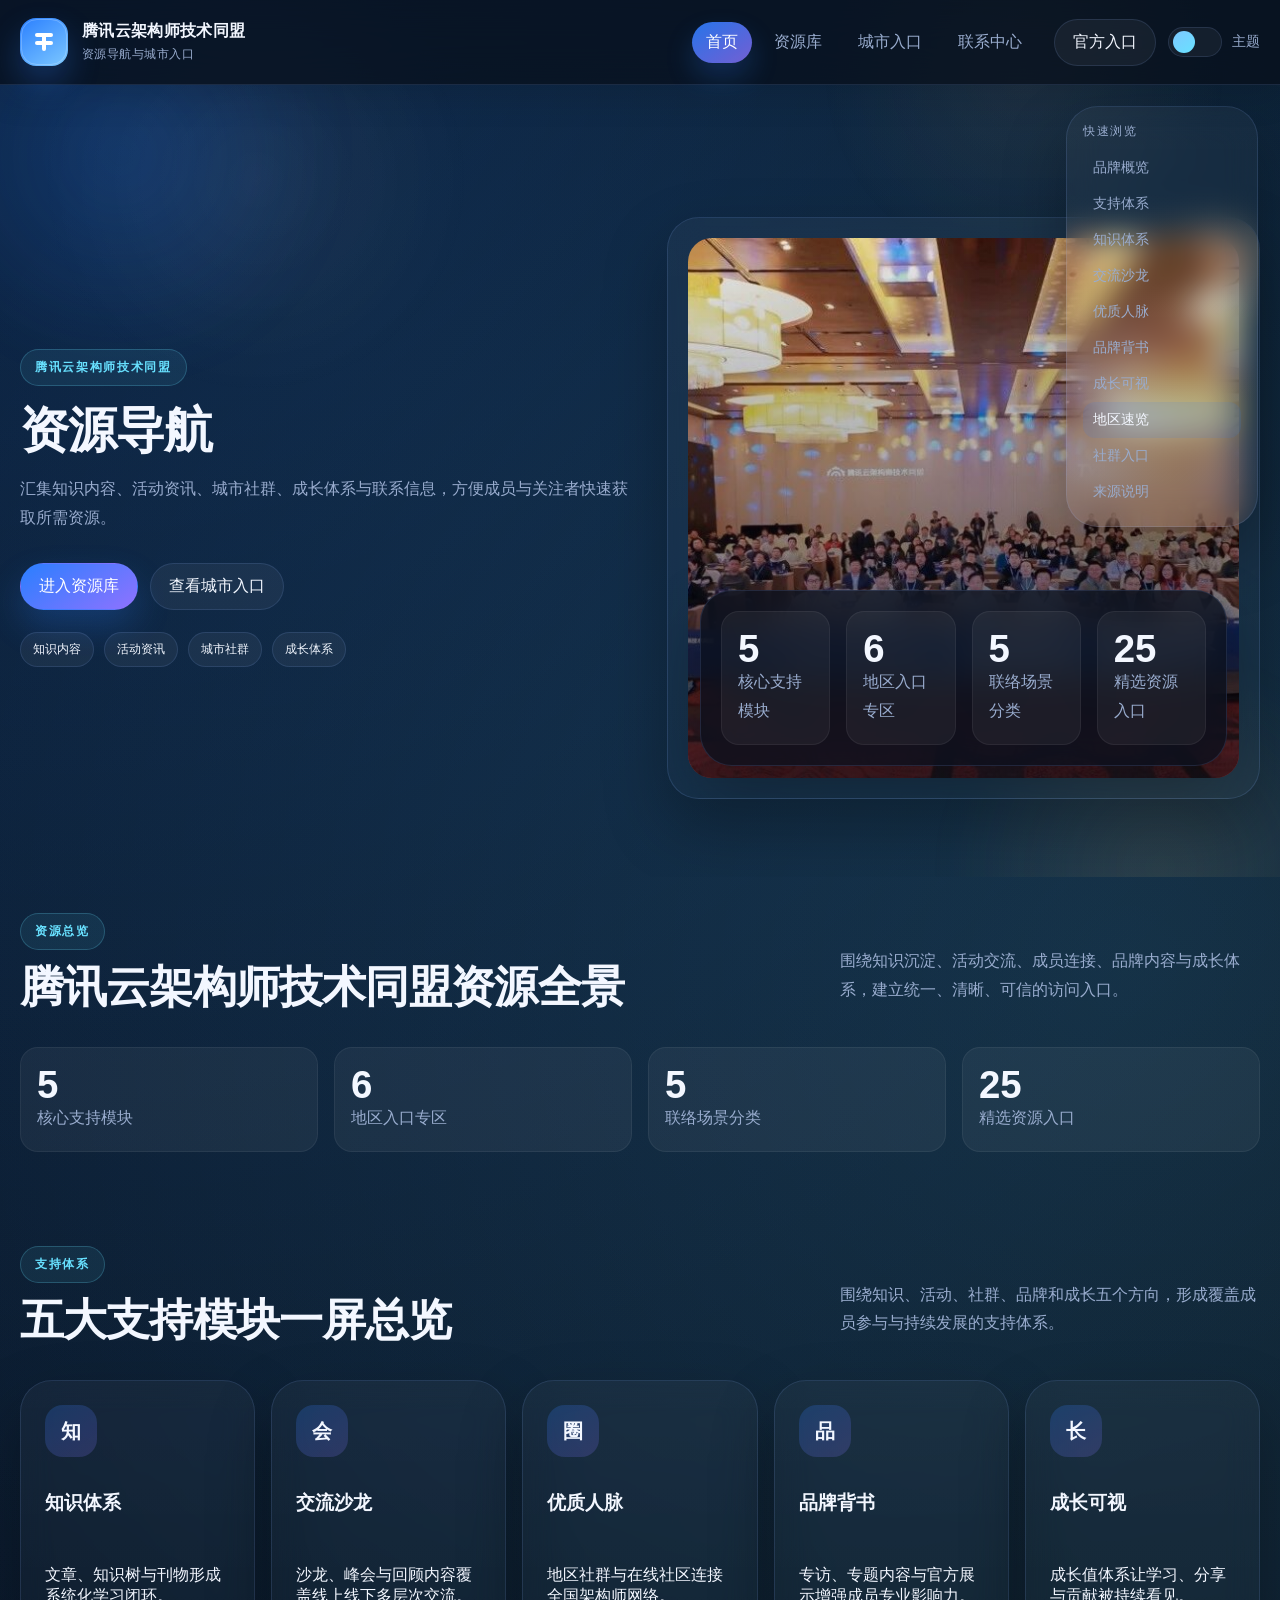
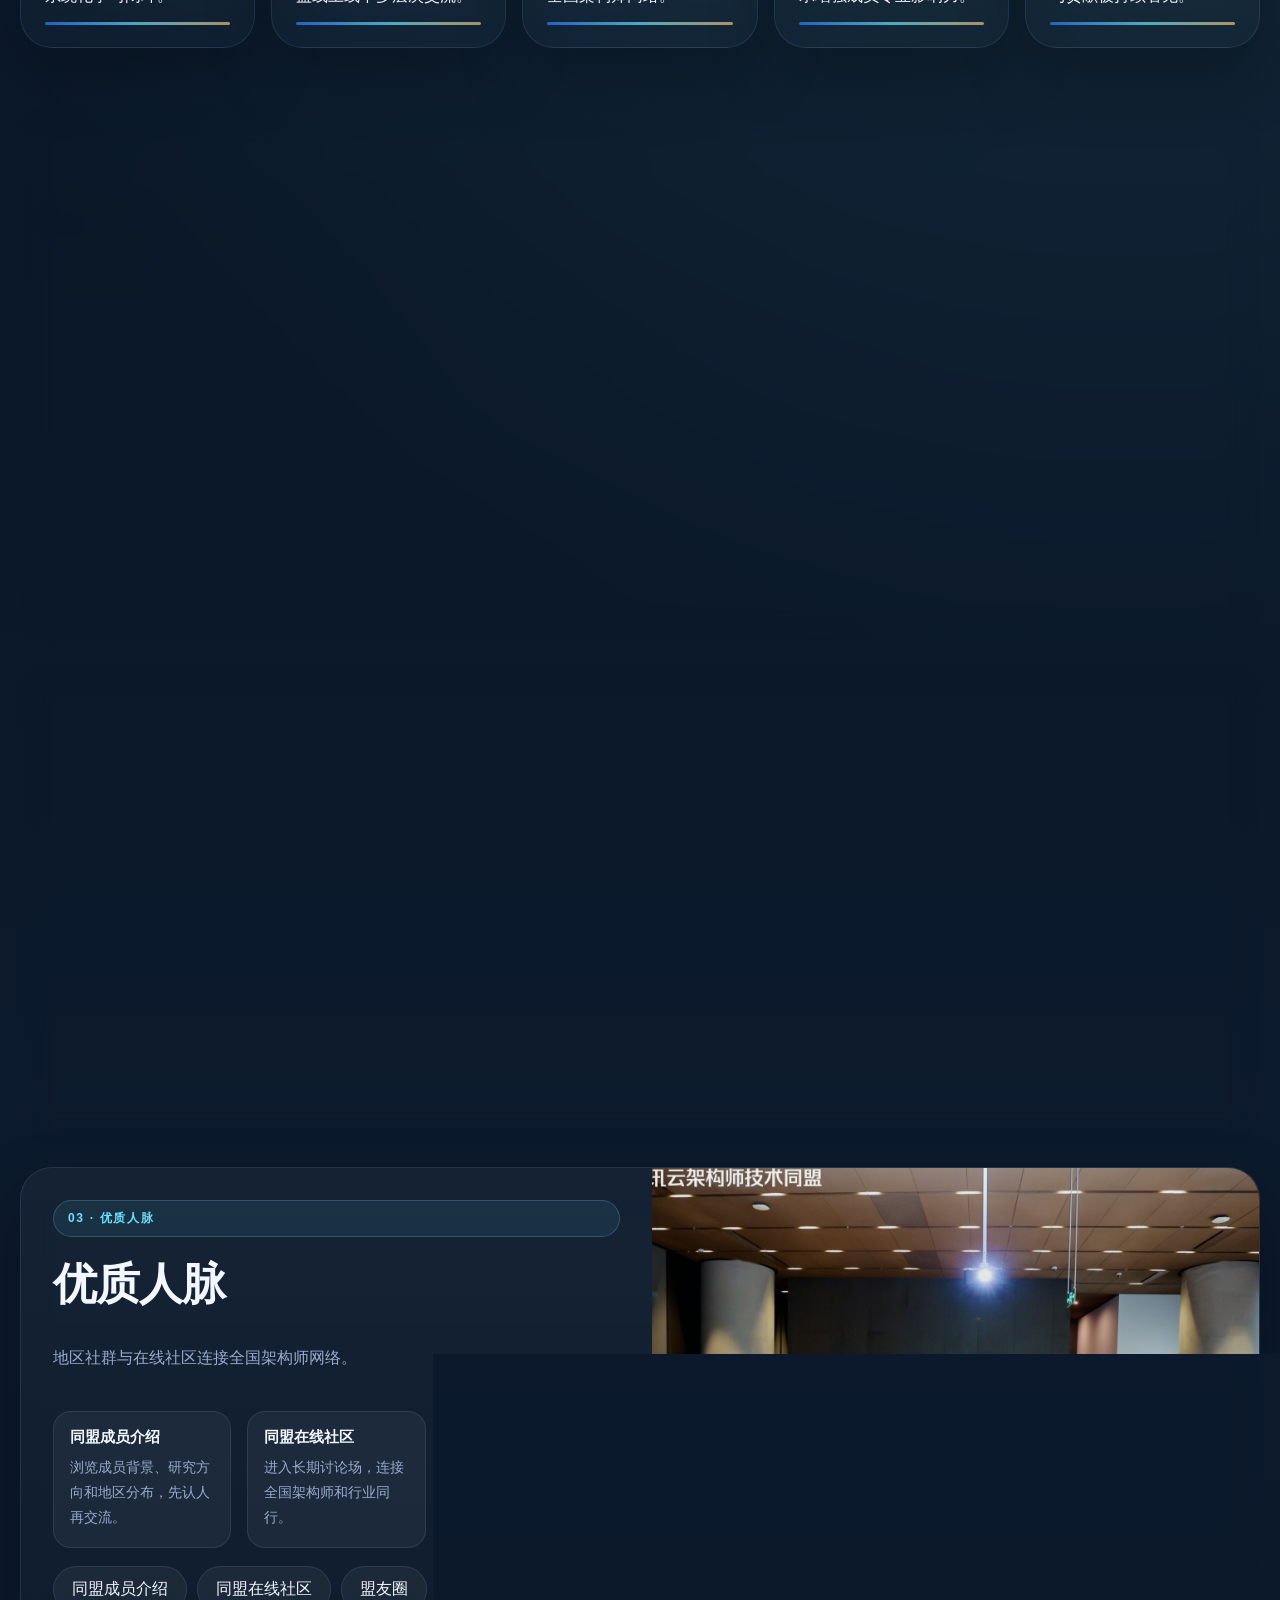
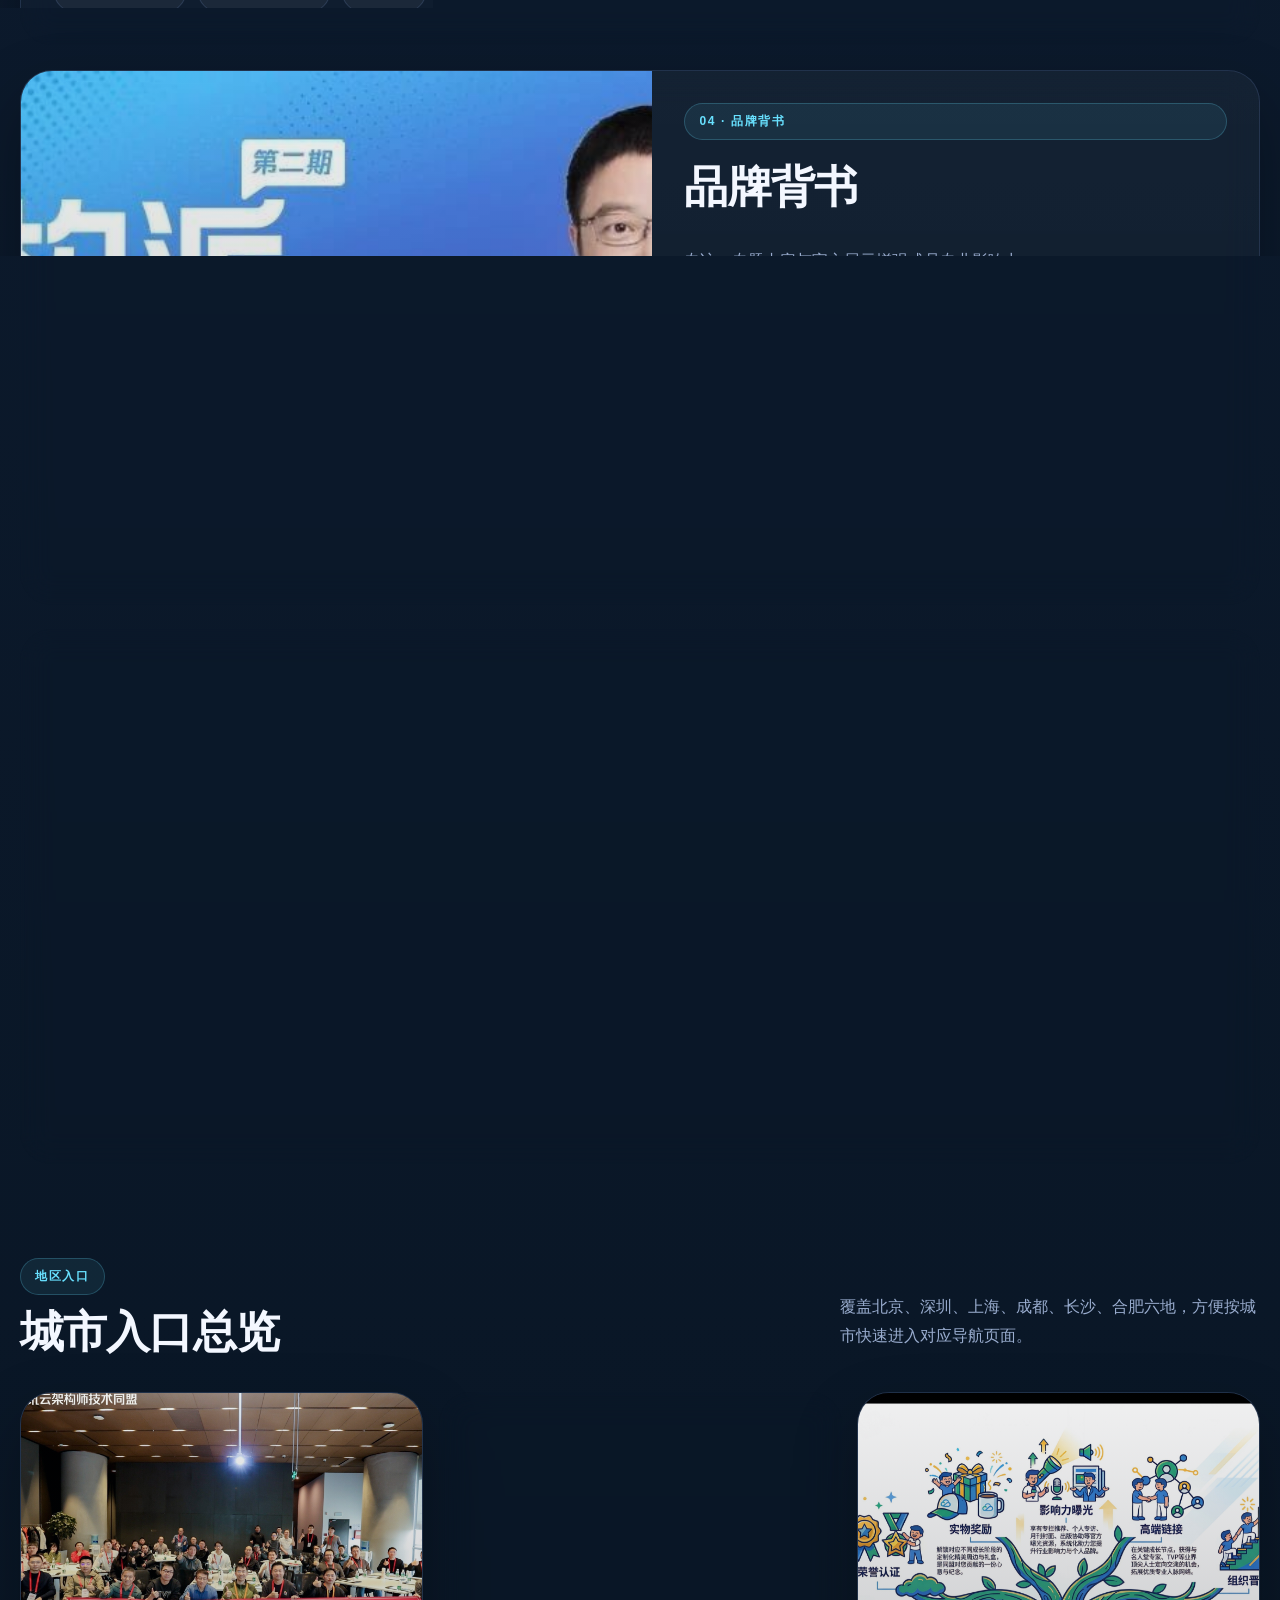
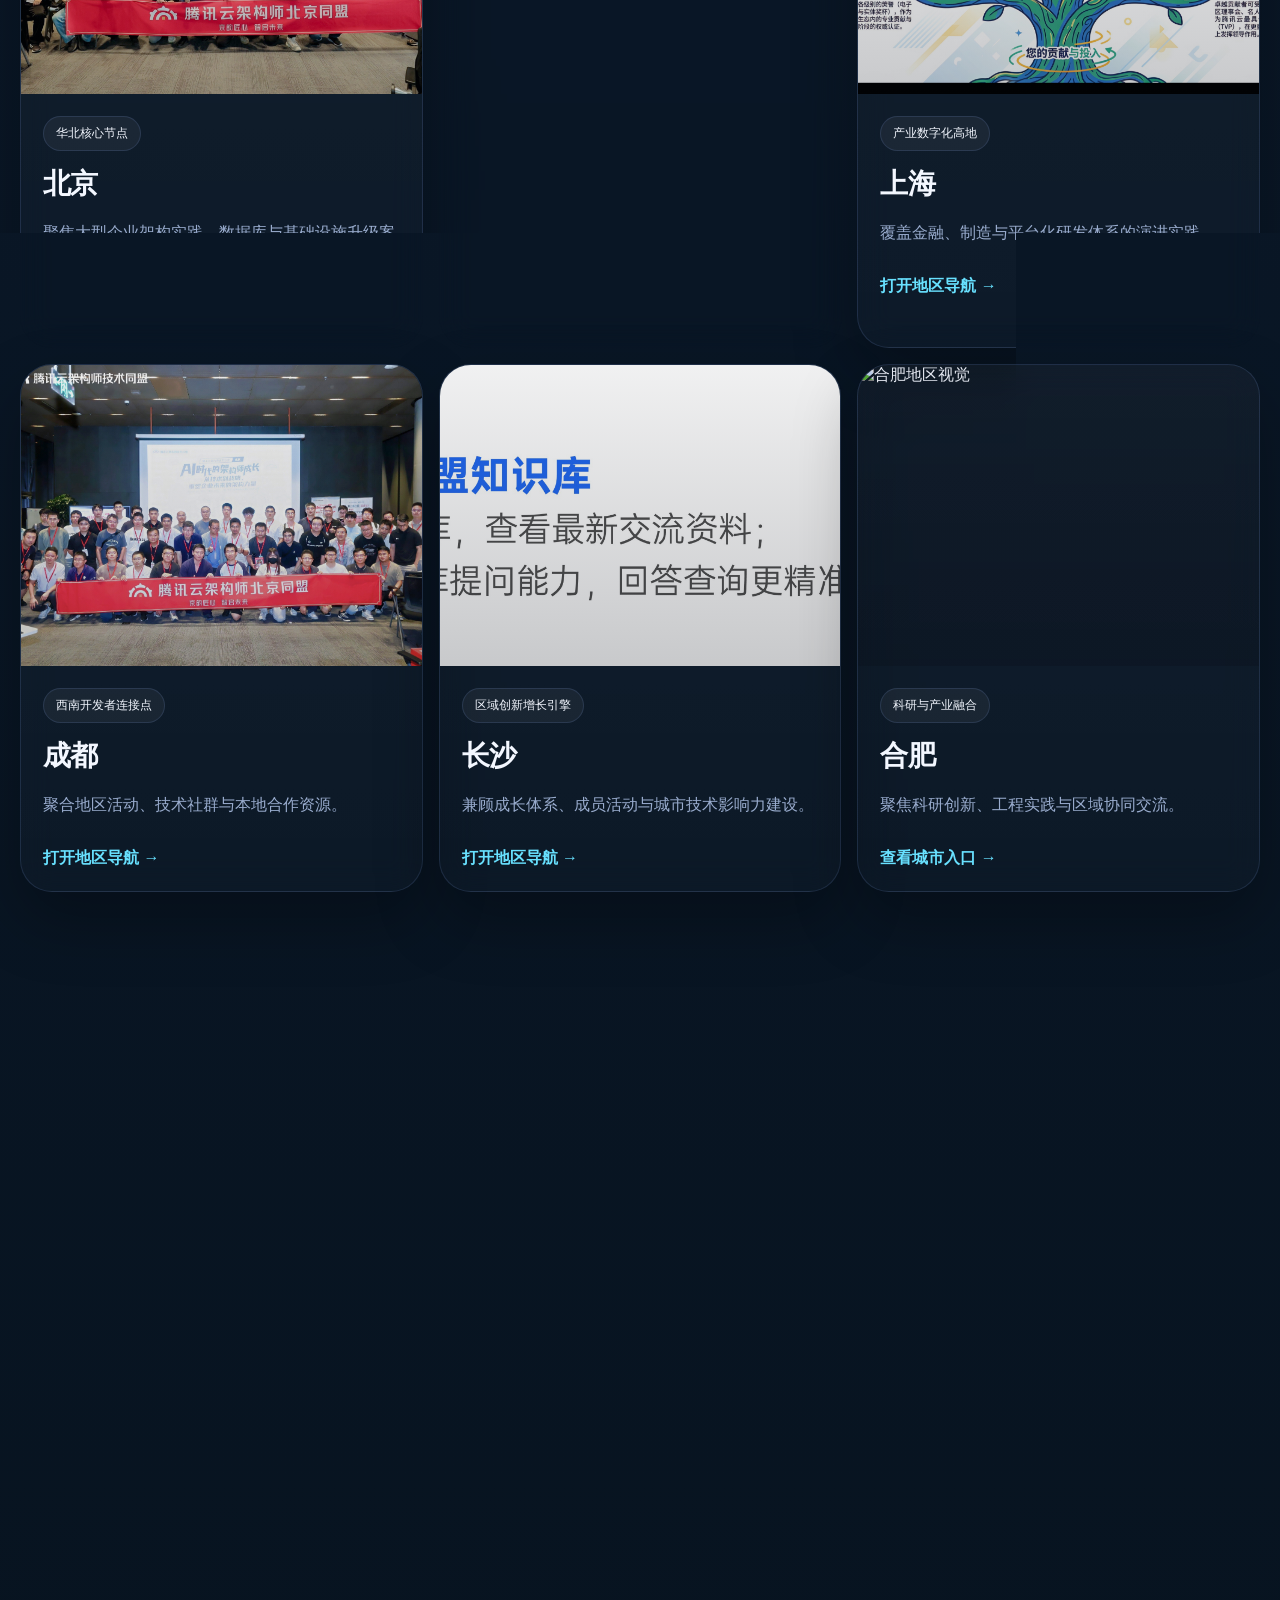
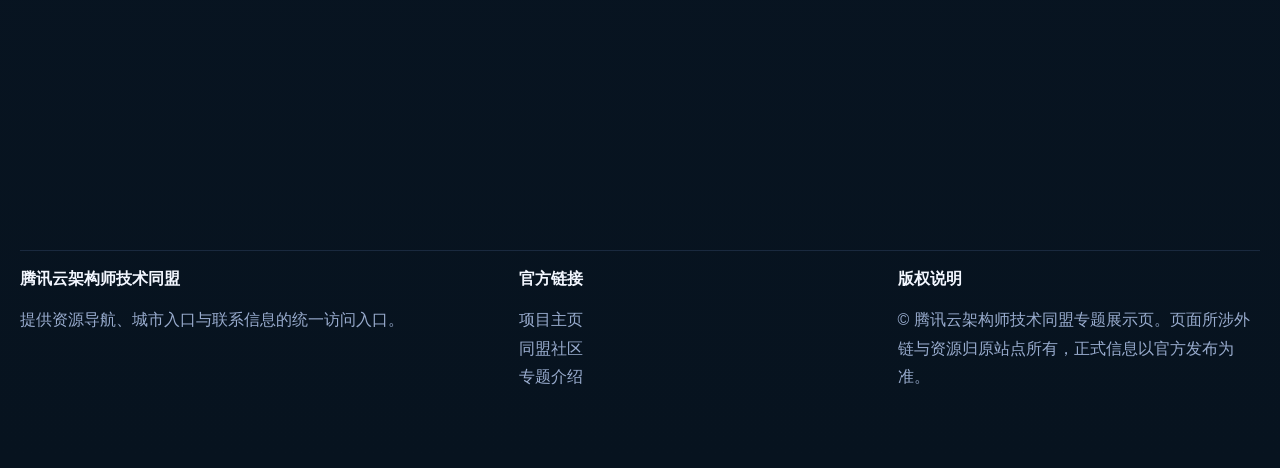
==== commit 1f1b563b: "Rewrite site copy for external release" ====
--- a/index.html
+++ b/index.html
@@ -3,9 +3,9 @@
 <head>
   <meta charset="UTF-8" />
   <meta name="viewport" content="width=device-width, initial-scale=1.0" />
-  <title>同盟全景资源｜官网化落地页</title>
-  <meta name="description" content="腾讯云风格的多页面同盟资源官网化落地页。" />
-  <link rel="stylesheet" href="styles.css?v=20260402-9" />
+  <title>腾讯云架构师技术同盟｜资源导航</title>
+  <meta name="description" content="汇集知识内容、活动资讯、城市入口与联系信息的同盟资源导航站。" />
+  <link rel="stylesheet" href="styles.css?v=20260402-11" />
   
 </head>
 <body>
@@ -21,7 +21,7 @@
             </span>
             <span class="brand-text">
               <strong>腾讯云架构师技术同盟</strong>
-              <em>资源导航与地区入口</em>
+              <em>资源导航与城市入口</em>
             </span>
           </a>
           <button class="menu-toggle" type="button" data-menu-toggle aria-expanded="false" aria-controls="siteMenu" aria-label="打开导航菜单">
@@ -29,7 +29,7 @@
           </button>
         </div>
         <div class="header-menu" id="siteMenu" data-header-menu>
-          <nav class="main-nav"><a class="nav-link active" href="index.html">首页</a><a class="nav-link " href="resources.html">资源库</a><a class="nav-link " href="regions.html">地区页</a><a class="nav-link " href="contact.html">联系页</a></nav>
+          <nav class="main-nav"><a class="nav-link active" href="index.html">首页</a><a class="nav-link " href="resources.html">资源库</a><a class="nav-link " href="regions.html">城市入口</a><a class="nav-link " href="contact.html">联系中心</a></nav>
           <div class="header-actions">
             <a class="ghost-btn" href="https://cloud.tencent.com/developer/program/tm" target="_blank" rel="noreferrer">官方入口</a>
             <button class="theme-toggle" type="button" data-theme-toggle aria-label="切换深浅色主题">
@@ -48,15 +48,15 @@
         <div class="hero-bg hero-bg-b"></div>
         <div class="container hero-grid">
           <div class="hero-copy reveal">
-            <span class="eyebrow">腾讯云架构师技术同盟 · 资源门户</span>
-            <h1>同盟资源门户</h1>
-            <p>把原本散落在文章里的资源入口、地区导航、社群二维码和联络信息，重新编排成一套更适合正式发布的门户：首页负责总览，资源库负责检索，地区页承接城市入口，联系页承接人和群。</p>
+            <span class="eyebrow">腾讯云架构师技术同盟</span>
+            <h1>资源导航</h1>
+            <p>汇集知识内容、活动资讯、城市社群、成长体系与联系信息，方便成员与关注者快速获取所需资源。</p>
             <div class="hero-actions">
-              <a class="primary-btn" href="resources.html">查看资源总览</a>
-              <a class="secondary-btn" href="regions.html">打开城市入口</a>
+              <a class="primary-btn" href="resources.html">进入资源库</a>
+              <a class="secondary-btn" href="regions.html">查看城市入口</a>
             </div>
             <div class="hero-badges">
-              <span>统一门户</span><span>城市分站入口</span><span>社群与联系转化</span><span>真实活动内容承接</span>
+              <span>知识内容</span><span>活动资讯</span><span>城市社群</span><span>成长体系</span>
             </div>
           </div>
           <div class="hero-media reveal parallax-card" data-parallax>
@@ -82,10 +82,10 @@
         <div class="container">
           <div class="section-head reveal">
             <div>
-              <span class="eyebrow">品牌结构</span>
-              <h2>让这套资源看起来像正式项目，而不是长文附录</h2>
-            </div>
-            <p>页面不再堆砌卡片和示意图，而是回到更清晰的品牌结构、稳定的页面节奏和更贴近真实同盟活动的图像素材，让整站先具备“可信”和“能看”的气质。</p>
+              <span class="eyebrow">资源总览</span>
+              <h2>腾讯云架构师技术同盟资源全景</h2>
+            </div>
+            <p>围绕知识沉淀、活动交流、成员连接、品牌内容与成长体系，建立统一、清晰、可信的访问入口。</p>
           </div>
           <div class="support-grid support-grid-4"><div class="stat-card reveal"><strong>5</strong><span>核心支持模块</span></div><div class="stat-card reveal"><strong>6</strong><span>地区入口专区</span></div><div class="stat-card reveal"><strong>5</strong><span>联络场景分类</span></div><div class="stat-card reveal"><strong>25</strong><span>精选资源入口</span></div></div>
         </div>
@@ -98,7 +98,7 @@
               <span class="eyebrow">支持体系</span>
               <h2>五大支持模块一屏总览</h2>
             </div>
-            <p>保留原文章的五条主线，但把每一条都改造成可以直接点击、可以继续扩展、也更容易被新成员理解的官网入口。</p>
+            <p>围绕知识、活动、社群、品牌和成长五个方向，形成覆盖成员参与与持续发展的支持体系。</p>
           </div>
           <div class="support-grid"><a class="support-card reveal" href="#knowledge">
             <span class="support-icon">知</span>
@@ -131,7 +131,7 @@
             <div class="eyebrow">01 · 知识体系</div>
             <h3>知识体系</h3>
             <p>文章、知识树与刊物形成系统化学习闭环。</p>
-            <div class="bullet-grid"><div class="bullet-card reveal"><strong>同盟文章列表</strong><span>持续聚合同盟成员公开文章，适合作为知识入口首页。</span></div><div class="bullet-card reveal"><strong>架构知识树</strong><span>用专题视角梳理核心议题，帮助成员快速找到学习路径。</span></div><div class="bullet-card reveal"><strong>《架构之道》刊物</strong><span>把精选案例、观点和趋势压缩成可分享的阅读单元。</span></div></div>
+            <div class="bullet-grid"><div class="bullet-card reveal"><strong>同盟文章列表</strong><span>集中查看同盟成员公开文章与技术观察。</span></div><div class="bullet-card reveal"><strong>架构知识树</strong><span>按专题梳理核心议题，便于持续学习与交流。</span></div><div class="bullet-card reveal"><strong>《架构之道》刊物</strong><span>精选案例、观点与趋势内容，形成主题阅读入口。</span></div></div>
             <div class="mini-links"><a class="mini-link" href="https://cloud.tencent.com/developer/zone/tm?tab=article" target="_blank" rel="noreferrer">同盟文章列表</a><a class="mini-link" href="https://doc.weixin.qq.com/smartsheet/s3_AfQACAaJAKoCNCHZUUrA7SsGceqwD?scode=AJEAIQdfAAo7Zqo5M0AYQARQaXAI0&amp;tab=db_5TWcoK" target="_blank" rel="noreferrer">架构知识树</a><a class="mini-link" href="https://docs.qq.com/pdf/DUU1ubUpJZXVBdWZH" target="_blank" rel="noreferrer">《架构之道》刊物第一期</a><a class="mini-link" href="https://docs.qq.com/pdf/DUXFpWXNrcEt2aGVt" target="_blank" rel="noreferrer">《架构之道》刊物第二期</a></div>
           </div>
           <div class="feature-media parallax-card" data-parallax>
@@ -198,9 +198,9 @@
           <div class="section-head reveal">
             <div>
               <span class="eyebrow">地区入口</span>
-              <h2>地区页入口预览</h2>
-            </div>
-            <p>将北京、深圳、上海、成都、长沙、合肥六地资源页聚合到统一入口中，适合后续继续扩展成城市分站或二级页面。</p>
+              <h2>城市入口总览</h2>
+            </div>
+            <p>覆盖北京、深圳、上海、成都、长沙、合肥六地，方便按城市快速进入对应导航页面。</p>
           </div>
           <div class="region-grid">
         <a class="region-card reveal" href="https://cloud.tencent.com/developer/article/2617814" target="_blank" rel="noreferrer">
@@ -258,8 +258,8 @@
           <div class="region-card-body">
             <span class="label-pill">科研与产业融合</span>
             <h3>合肥</h3>
-            <p>适合沉淀专题学习、城市协同与成员共创项目。</p>
-            <span class="text-link">打开地区导航 →</span>
+            <p>聚焦科研创新、工程实践与区域协同交流。</p>
+            <span class="text-link">查看城市入口 →</span>
           </div>
         </a>
         </div>
@@ -271,8 +271,8 @@
           <div>
             <span class="eyebrow">社群入口</span>
             <h2>官方群与社区入口</h2>
-            <p>把原本容易被忽略的二维码入口改造成更像官网转化区的模块，方便新成员在首页就能找到合适的社群与联系页。</p>
-            <div class="hero-actions"><a class="primary-btn" href="contact.html">前往联系页</a><a class="secondary-btn" href="https://cloud.tencent.com/developer/zone/tm" target="_blank" rel="noreferrer">打开同盟社区</a></div>
+            <p>提供官方群与社区入口，方便按兴趣方向加入交流，并快速进入对应联系渠道。</p>
+            <div class="hero-actions"><a class="primary-btn" href="contact.html">前往联系中心</a><a class="secondary-btn" href="https://cloud.tencent.com/developer/zone/tm" target="_blank" rel="noreferrer">打开同盟社区</a></div>
           </div>
           <div class="qr-grid compact"><a class="qr-card reveal" href="https://cs.cloud.tencent.com/workbench/qrcode.html#/choose-chat?id=1916395432843370690&amp;tenantId=ww789e9f3da49daa91&amp;cid=ww789e9f3da49daa91" target="_blank" rel="noreferrer">
             <img src="assets/sidebar-qr-01.png" alt="架构与运维趋势交流群" />
@@ -298,8 +298,8 @@
           <div class="source-box glass-card reveal">
             <span class="eyebrow">来源说明</span>
             <h2>来源与使用说明</h2>
-            <p>本页面基于《同盟全景资源：一个支持您全面发展的平台》重构，保留原始入口和信息组织逻辑，但重新整理了版式、层级和图片使用方式，让它更适合公开展示和后续持续扩展。</p>
-            <p><a href="https://cloud.tencent.com/developer/article/2625140" target="_blank" rel="noreferrer">查看原始文章</a></p>
+            <p>页面内容来源于同盟公开资料与专题链接，所涉外链信息以官方发布为准。</p>
+            <p><a href="https://cloud.tencent.com/developer/article/2625140" target="_blank" rel="noreferrer">查看专题介绍</a></p>
           </div>
         </div>
       </section>
@@ -309,12 +309,12 @@
     <footer class="site-footer">
       <div class="container footer-grid">
         <div>
-          <div class="footer-title">同盟资源门户</div>
-          <p>把知识、活动、城市入口和联络方式重组为一套更接近正式项目发布标准的静态站点。</p>
+          <div class="footer-title">腾讯云架构师技术同盟</div>
+          <p>提供资源导航、城市入口与联系信息的统一访问入口。</p>
         </div>
         <div>
           <div class="footer-title">官方链接</div>
-          <p><a href="https://cloud.tencent.com/developer/program/tm" target="_blank" rel="noreferrer">项目主页</a><br/><a href="https://cloud.tencent.com/developer/zone/tm" target="_blank" rel="noreferrer">同盟社区</a><br/><a href="https://cloud.tencent.com/developer/article/2625140" target="_blank" rel="noreferrer">原始文章</a></p>
+          <p><a href="https://cloud.tencent.com/developer/program/tm" target="_blank" rel="noreferrer">项目主页</a><br/><a href="https://cloud.tencent.com/developer/zone/tm" target="_blank" rel="noreferrer">同盟社区</a><br/><a href="https://cloud.tencent.com/developer/article/2625140" target="_blank" rel="noreferrer">专题介绍</a></p>
         </div>
         <div>
           <div class="footer-title">版权说明</div>
@@ -325,7 +325,7 @@
     
   </div>
   <button class="back-top" type="button" data-back-top aria-label="返回顶部">↑</button>
-  <script src="data.js?v=20260402-9"></script>
-  <script src="app.js?v=20260402-9"></script>
+  <script src="data.js?v=20260402-11"></script>
+  <script src="app.js?v=20260402-11"></script>
 </body>
 </html>
--- a/styles.css
+++ b/styles.css
@@ -1523,6 +1523,10 @@
     display: none;
   }
 
+  .hero-badges {
+    display: none;
+  }
+
   .brand-text strong,
   .brand-text em {
     white-space: nowrap;
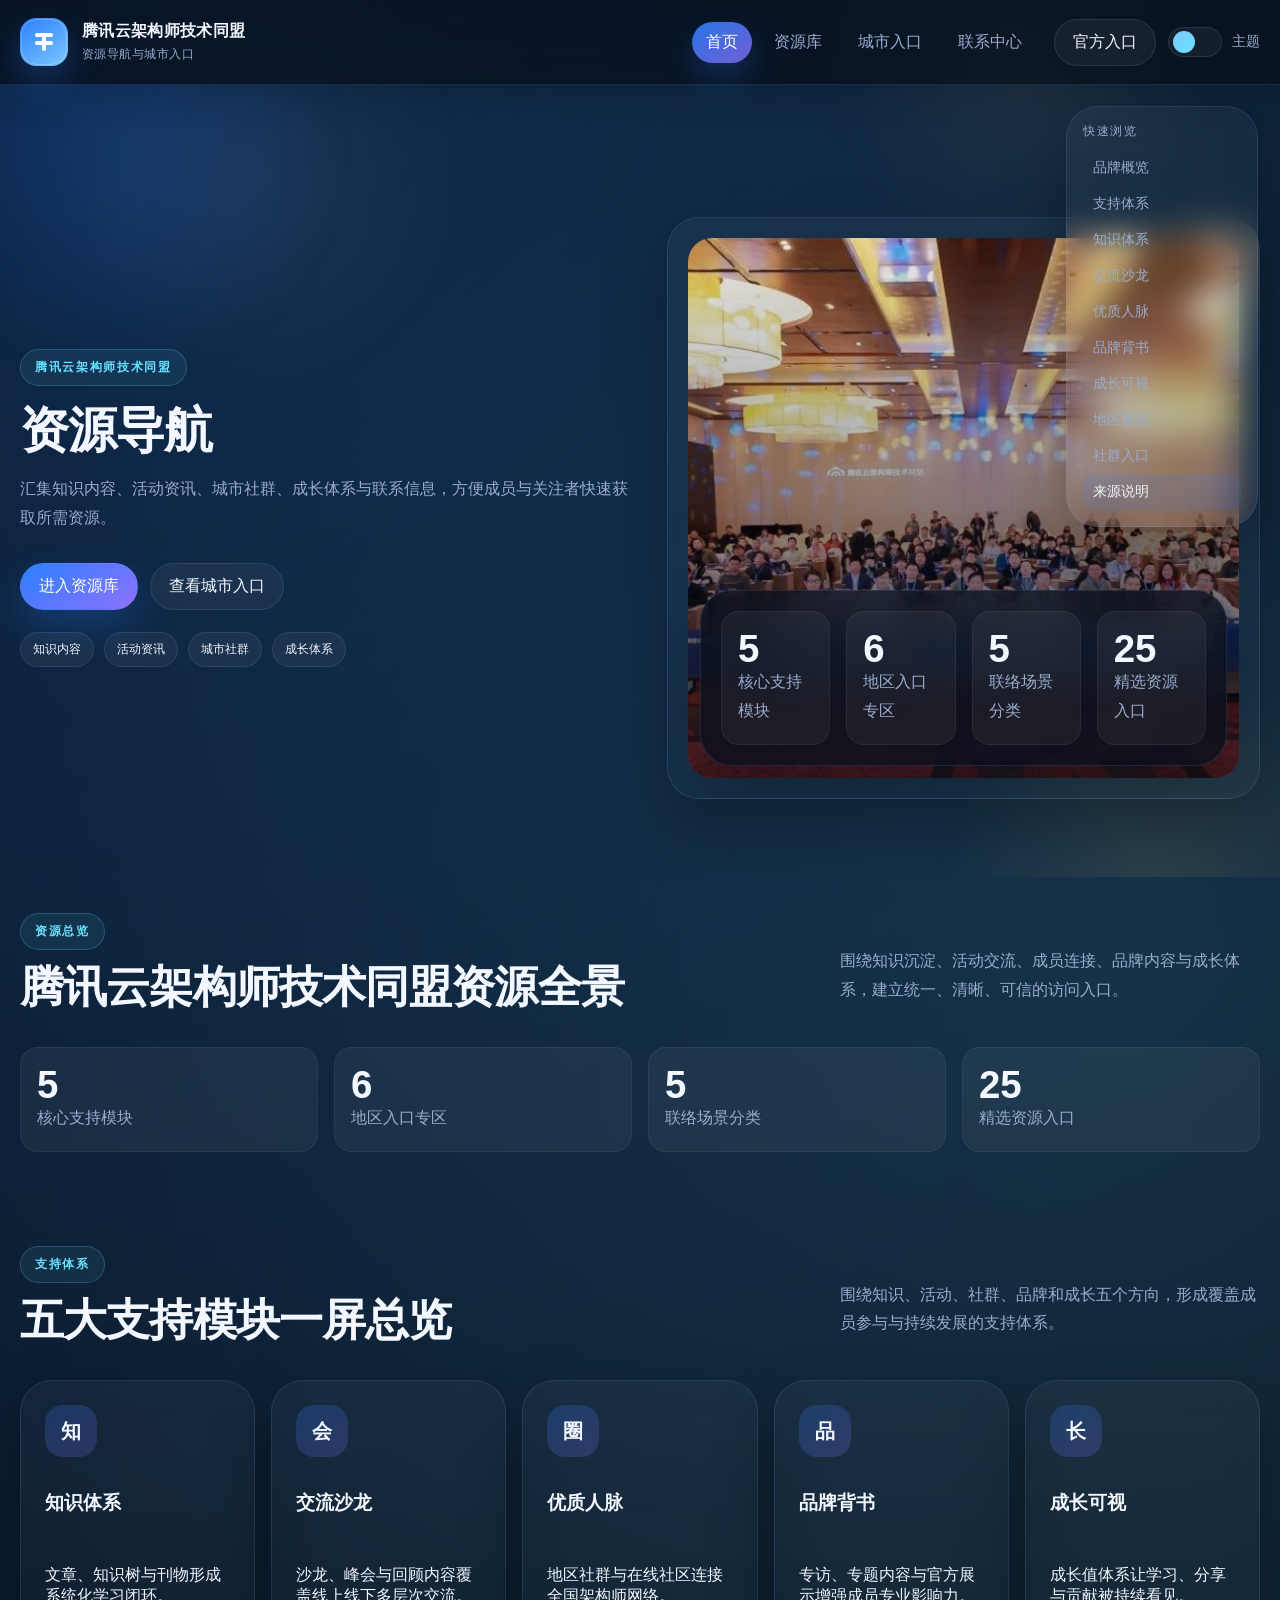
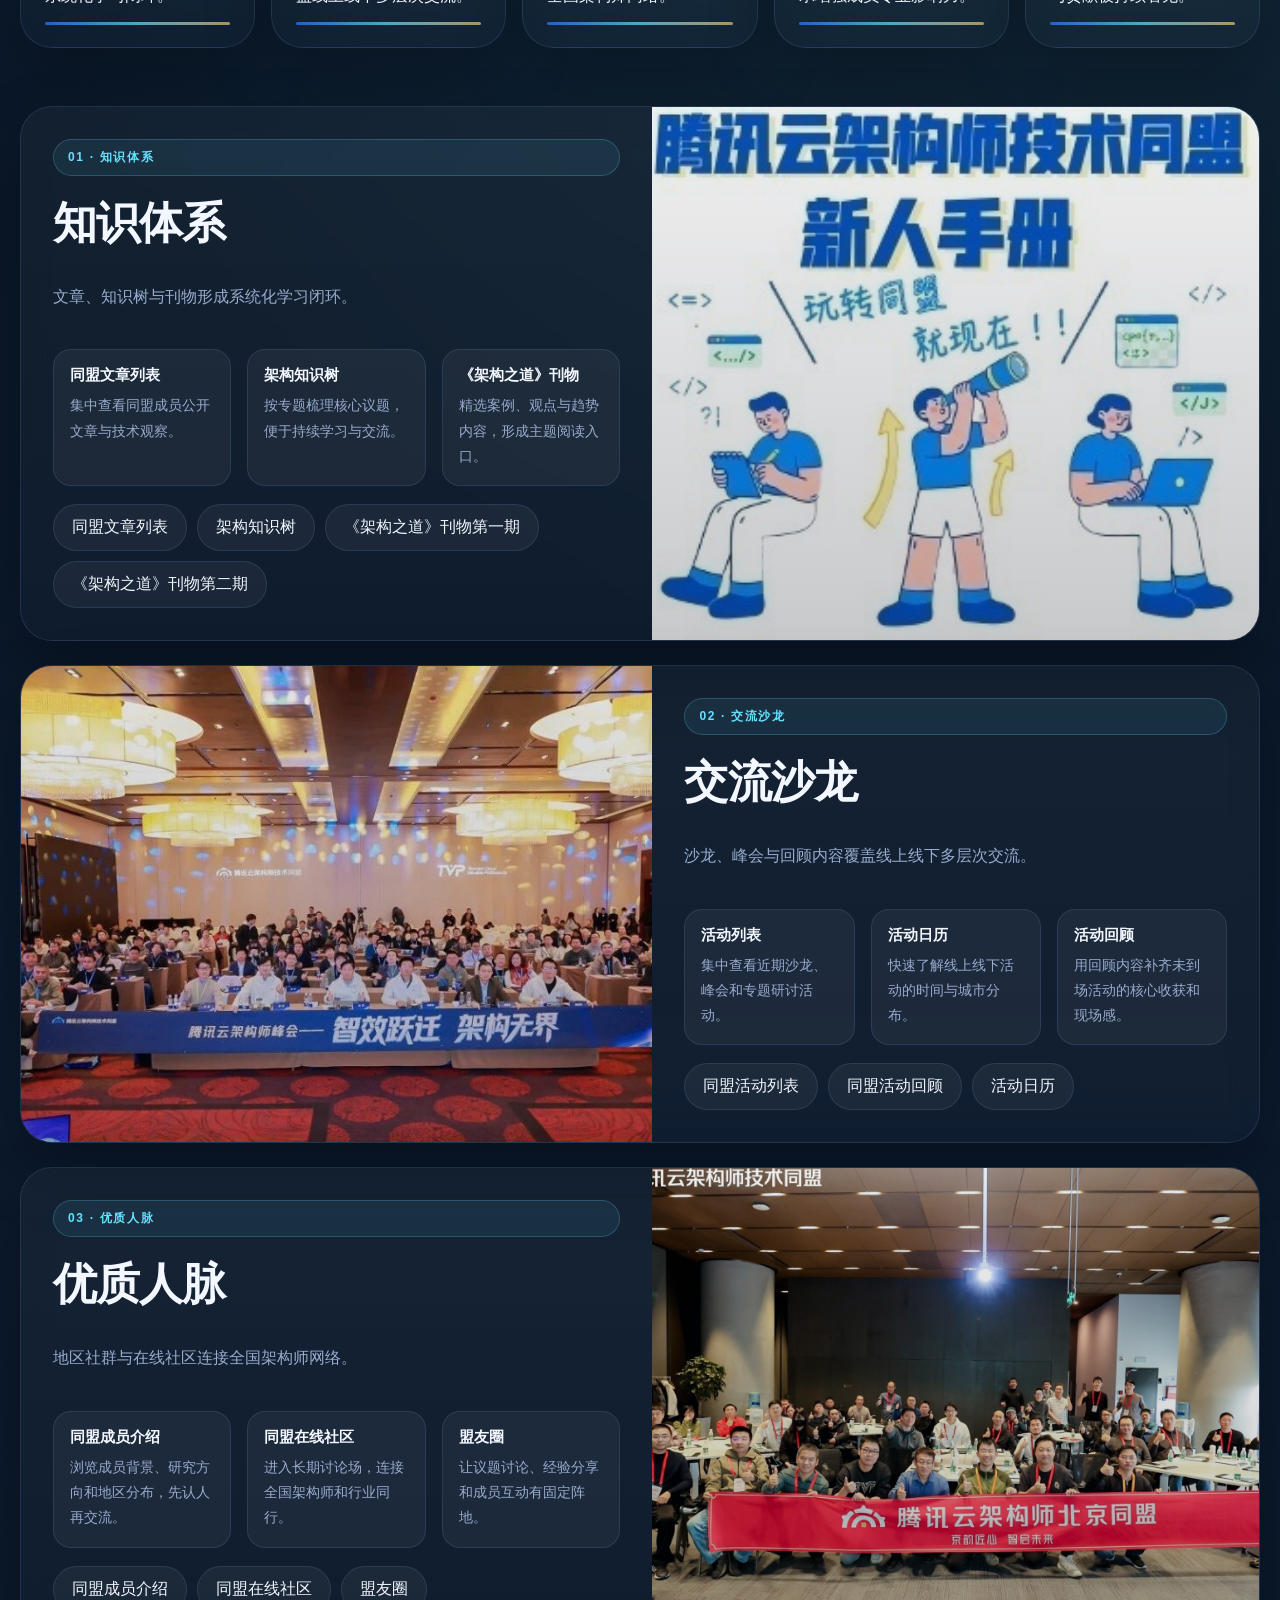
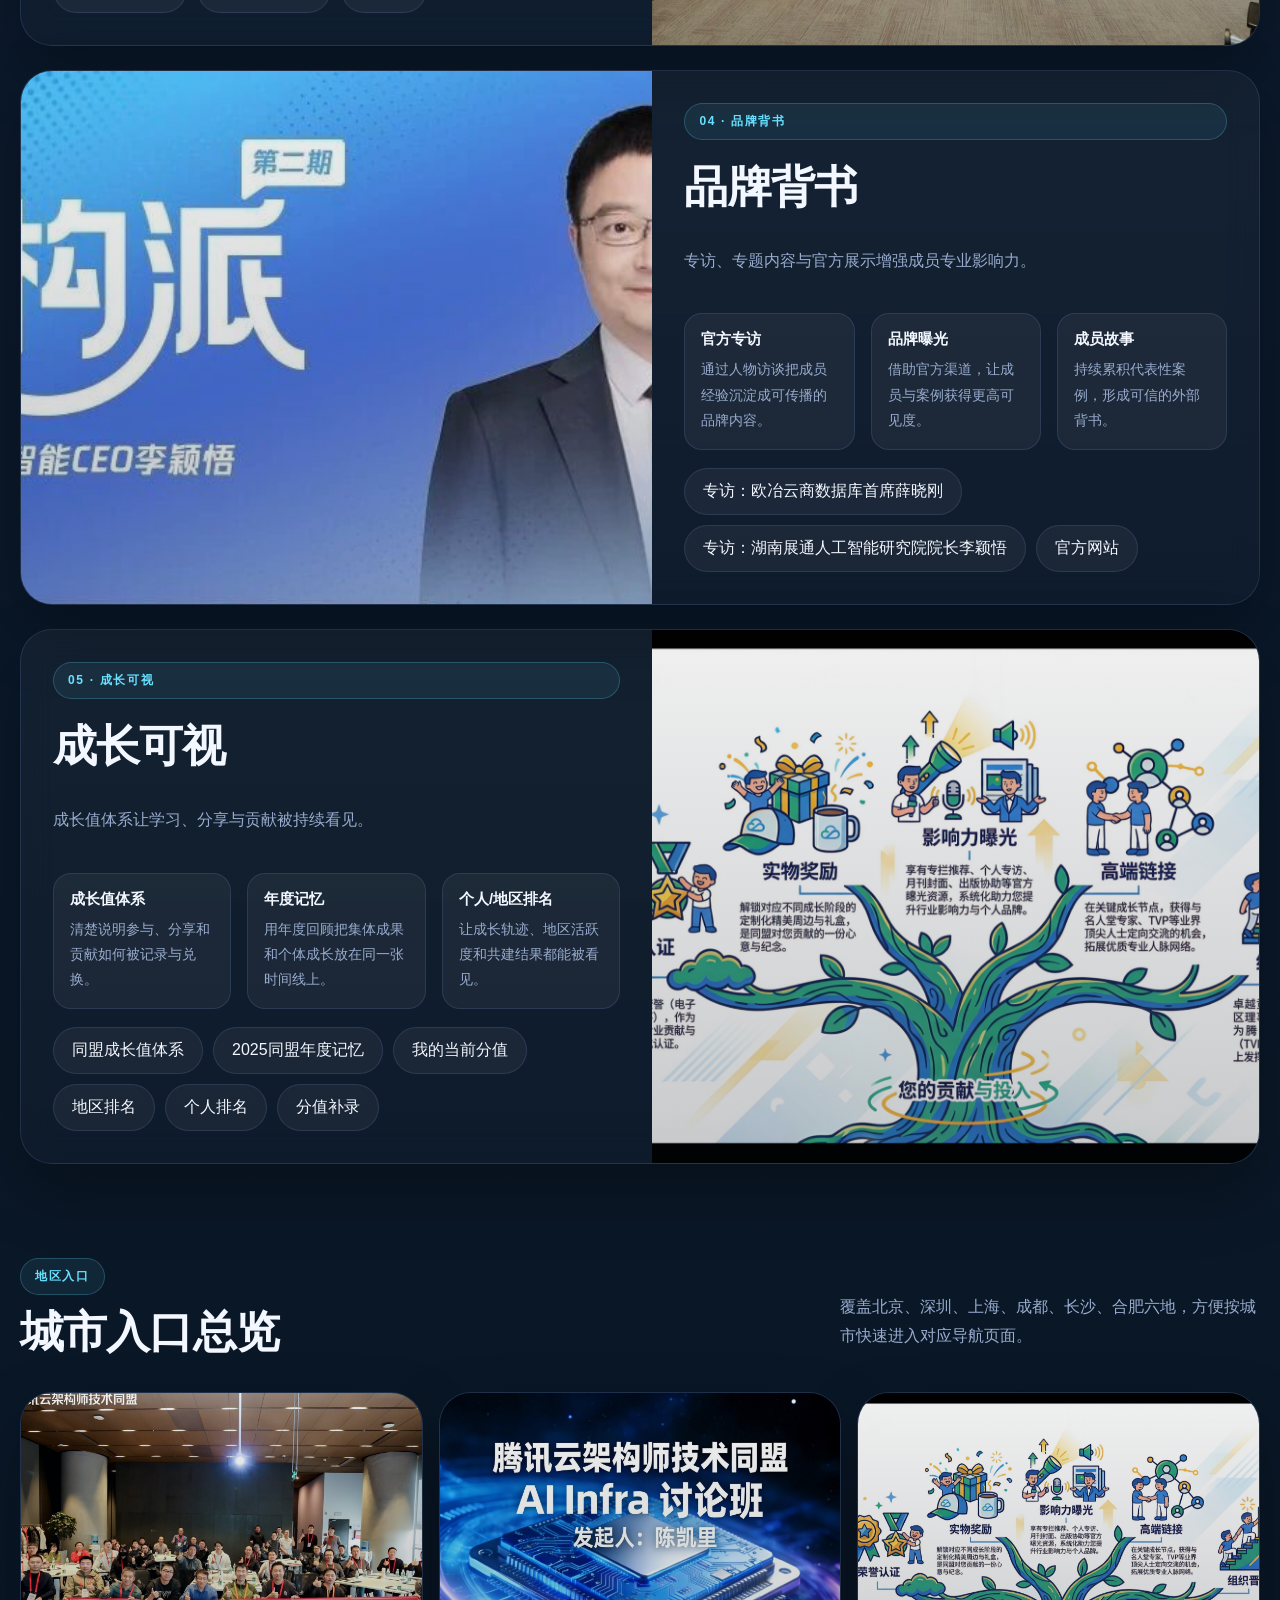
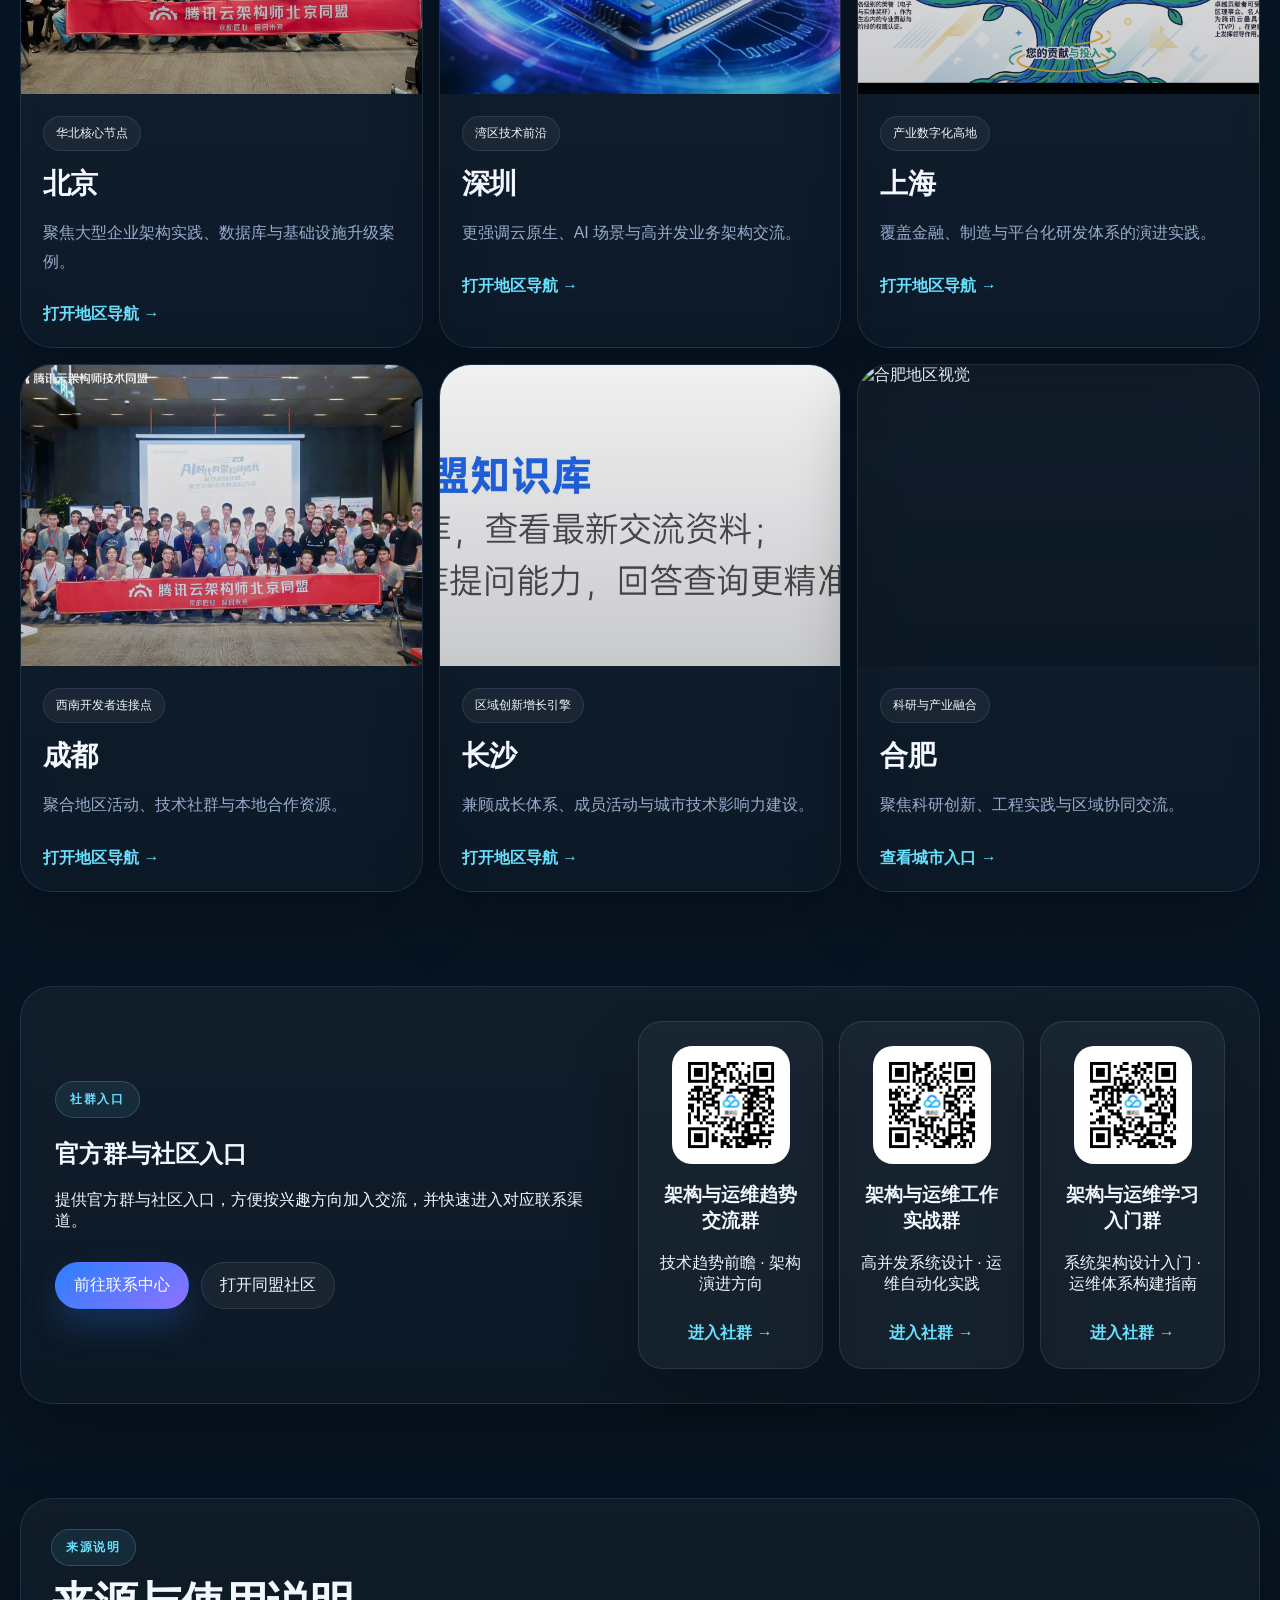
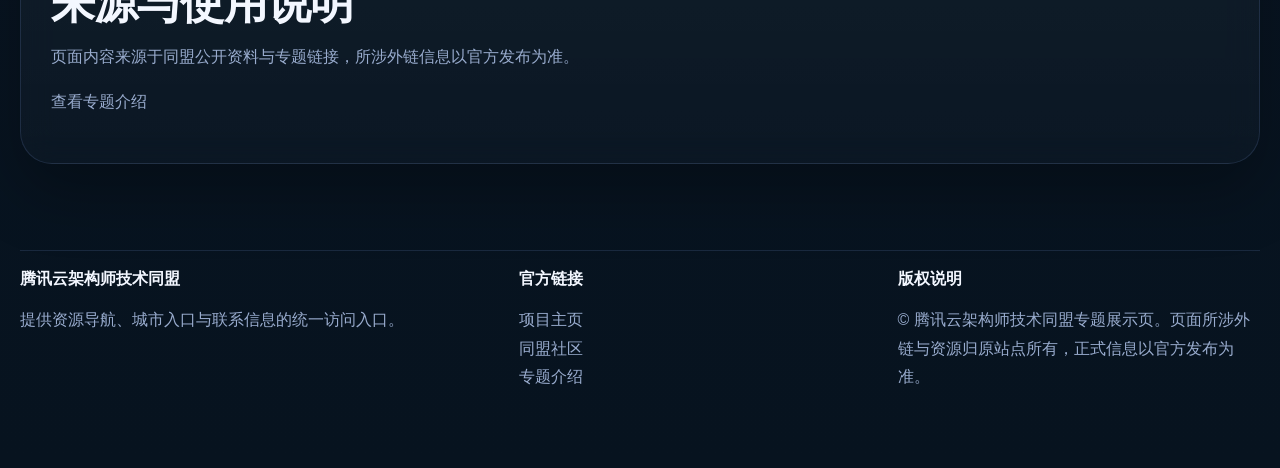
==== commit 2e50b482: "Tighten mobile header navigation" ====
--- a/index.html
+++ b/index.html
@@ -5,7 +5,7 @@
   <meta name="viewport" content="width=device-width, initial-scale=1.0" />
   <title>腾讯云架构师技术同盟｜资源导航</title>
   <meta name="description" content="汇集知识内容、活动资讯、城市入口与联系信息的同盟资源导航站。" />
-  <link rel="stylesheet" href="styles.css?v=20260402-11" />
+  <link rel="stylesheet" href="styles.css?v=20260402-14" />
   
 </head>
 <body>
@@ -326,6 +326,6 @@
   </div>
   <button class="back-top" type="button" data-back-top aria-label="返回顶部">↑</button>
   <script src="data.js?v=20260402-11"></script>
-  <script src="app.js?v=20260402-11"></script>
+  <script src="app.js?v=20260402-14"></script>
 </body>
 </html>
--- a/styles.css
+++ b/styles.css
@@ -1332,25 +1332,25 @@
   }
 
   .header-inner {
+    position: relative;
     min-height: auto;
     flex-direction: column;
     align-items: stretch;
-    padding: 14px 0;
-    gap: 14px;
+    padding: 12px 0 10px;
+    gap: 10px;
   }
 
   .header-top {
-    display: grid;
-    grid-template-columns: minmax(0, 1fr) auto;
-    justify-content: space-between;
+    display: flex;
+    align-items: center;
     width: 100%;
+    padding-right: 102px;
   }
 
   .header-menu {
     width: 100%;
-    display: grid;
-    gap: 16px;
-    padding-top: 2px;
+    display: block;
+    padding-top: 0;
   }
 
   .menu-toggle {
@@ -1360,43 +1360,106 @@
   .main-nav {
     width: 100%;
     margin-left: 0;
-    display: grid;
-    grid-template-columns: repeat(2, minmax(0, 1fr));
-    gap: 10px;
+    display: flex;
+    flex-wrap: nowrap;
+    justify-content: flex-start;
+    gap: 8px;
+    overflow-x: auto;
+    padding-bottom: 2px;
+    scrollbar-width: none;
+    -webkit-overflow-scrolling: touch;
+    scroll-snap-type: x proximity;
+  }
+
+  .main-nav::-webkit-scrollbar {
+    display: none;
   }
 
   .header-actions {
-    width: 100%;
-    justify-content: stretch;
-    display: grid;
-    grid-template-columns: minmax(0, 1fr) auto;
-    gap: 12px;
+    position: absolute;
+    top: 12px;
+    right: 0;
+    width: auto;
+    display: flex;
+    align-items: center;
+    justify-content: flex-end;
+    gap: 8px;
   }
 
   .brand {
-    min-width: auto;
+    min-width: 0;
     flex: 1;
     width: 100%;
-    gap: 12px;
+    gap: 10px;
   }
 
   .brand-text strong {
     font-size: 15px;
+    line-height: 1.2;
   }
 
   .brand-text em {
-    font-size: 11px;
+    display: none;
   }
 
   .nav-link {
-    width: 100%;
+    width: auto;
+    min-width: max-content;
+    flex: 0 0 auto;
     justify-content: center;
     text-align: center;
+    white-space: nowrap;
+    padding: 9px 12px;
+    font-size: 14px;
+    scroll-snap-align: start;
+  }
+
+  .nav-link.active {
+    box-shadow: 0 10px 20px rgba(42, 127, 255, 0.18);
+  }
+
+  .header-actions .ghost-btn {
+    width: auto;
+    min-height: 40px;
+    padding: 10px 12px;
+    font-size: 0;
+    white-space: nowrap;
+  }
+
+  .header-actions .ghost-btn::after {
+    content: "官网";
+    font-size: 13px;
+    line-height: 1;
+    font-weight: 600;
+  }
+
+  .theme-toggle {
+    gap: 0;
+  }
+
+  .theme-toggle-track {
+    width: 46px;
+    height: 26px;
+  }
+
+  .theme-toggle-thumb {
+    top: 2px;
+    left: 3px;
+    width: 20px;
+    height: 20px;
+  }
+
+  html[data-theme='light'] .theme-toggle-thumb {
+    left: 23px;
+  }
+
+  .theme-toggle-label {
+    display: none;
   }
 
   .hero,
   .page-hero {
-    padding-top: 48px;
+    padding-top: 40px;
   }
 
   .hero-copy h1,
@@ -1454,10 +1517,6 @@
     width: 100%;
   }
 
-  .ghost-btn {
-    width: 100%;
-  }
-
   .chip-row {
     flex-wrap: nowrap;
     overflow-x: auto;
@@ -1493,6 +1552,14 @@
     backdrop-filter: blur(18px);
   }
 
+  .header-top {
+    padding-right: 0;
+  }
+
+  .header-actions {
+    display: none;
+  }
+
   .brand-mark {
     width: 42px;
     height: 42px;
@@ -1519,8 +1586,20 @@
     left: 20px;
   }
 
-  .theme-toggle-label {
-    display: none;
+  .theme-toggle-track {
+    width: 42px;
+    height: 24px;
+  }
+
+  .theme-toggle-thumb {
+    top: 2px;
+    left: 2px;
+    width: 18px;
+    height: 18px;
+  }
+
+  html[data-theme='light'] .theme-toggle-thumb {
+    left: 22px;
   }
 
   .hero-badges {
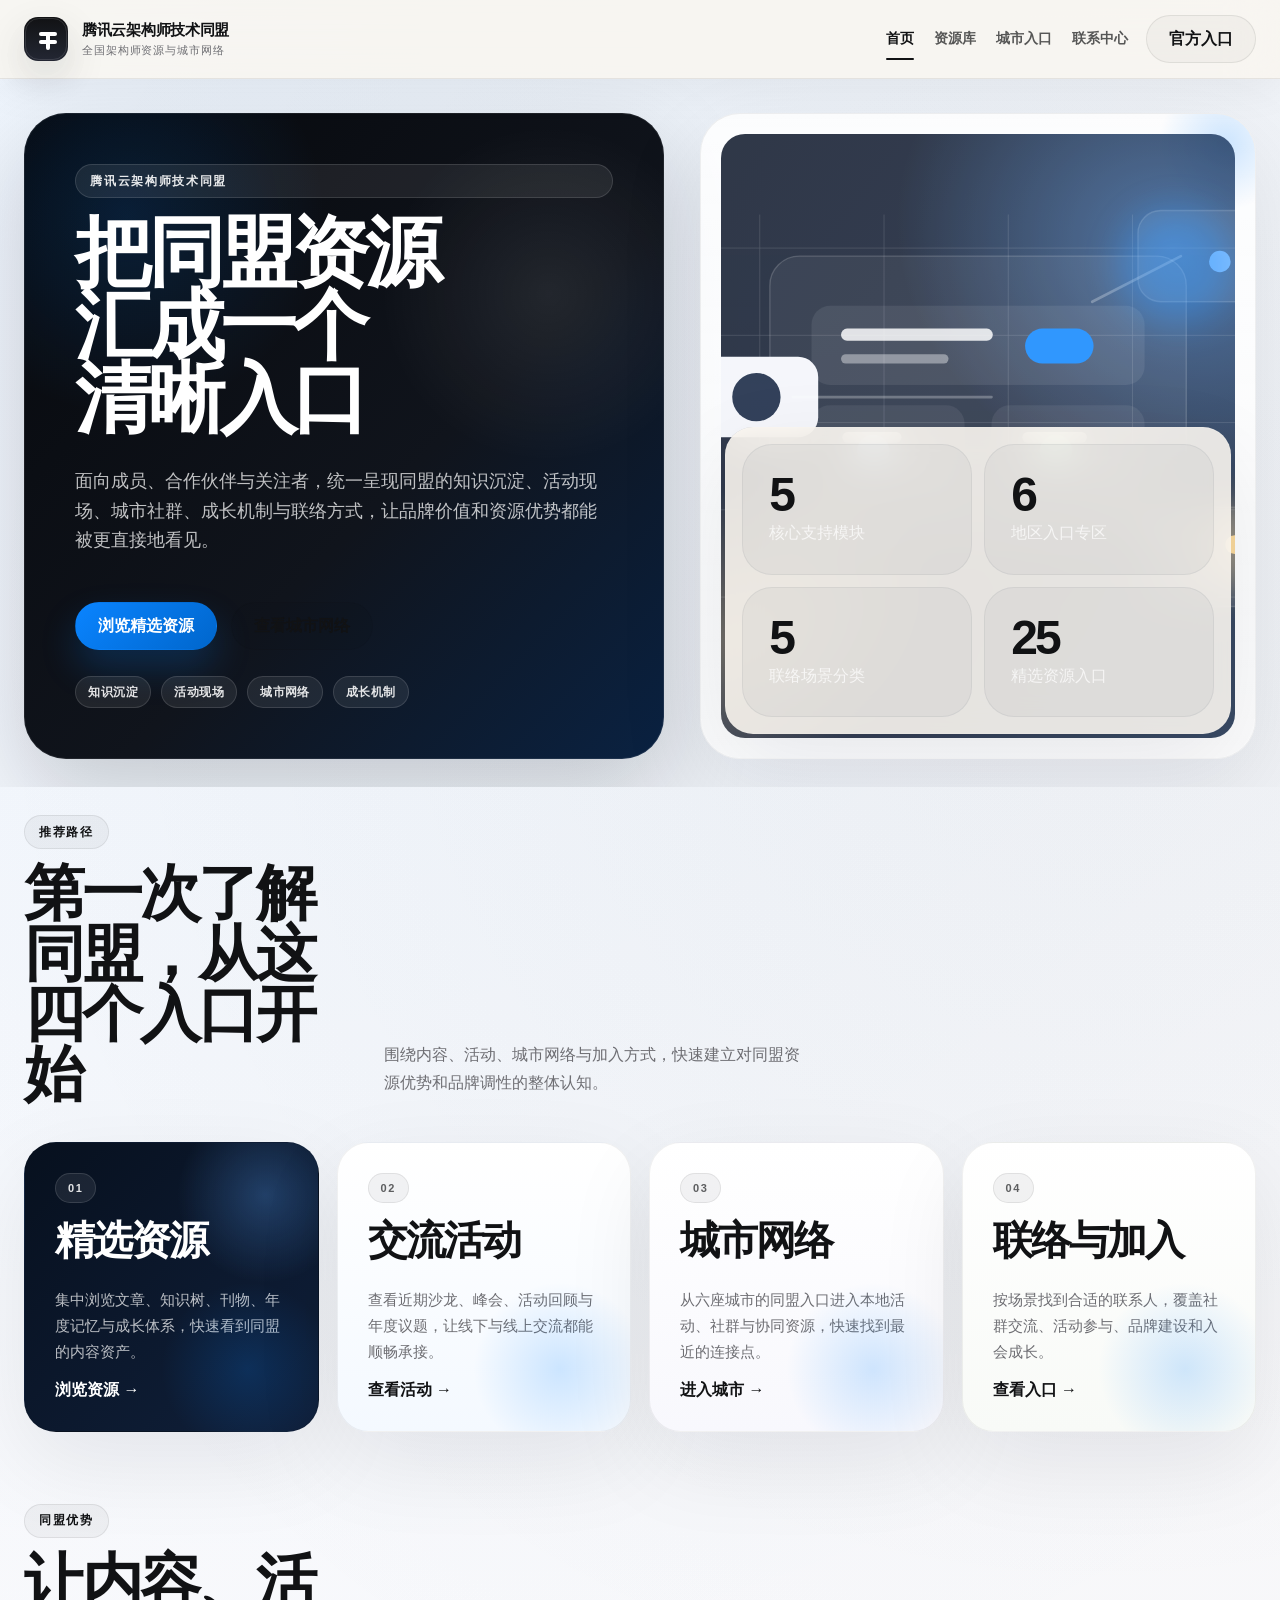
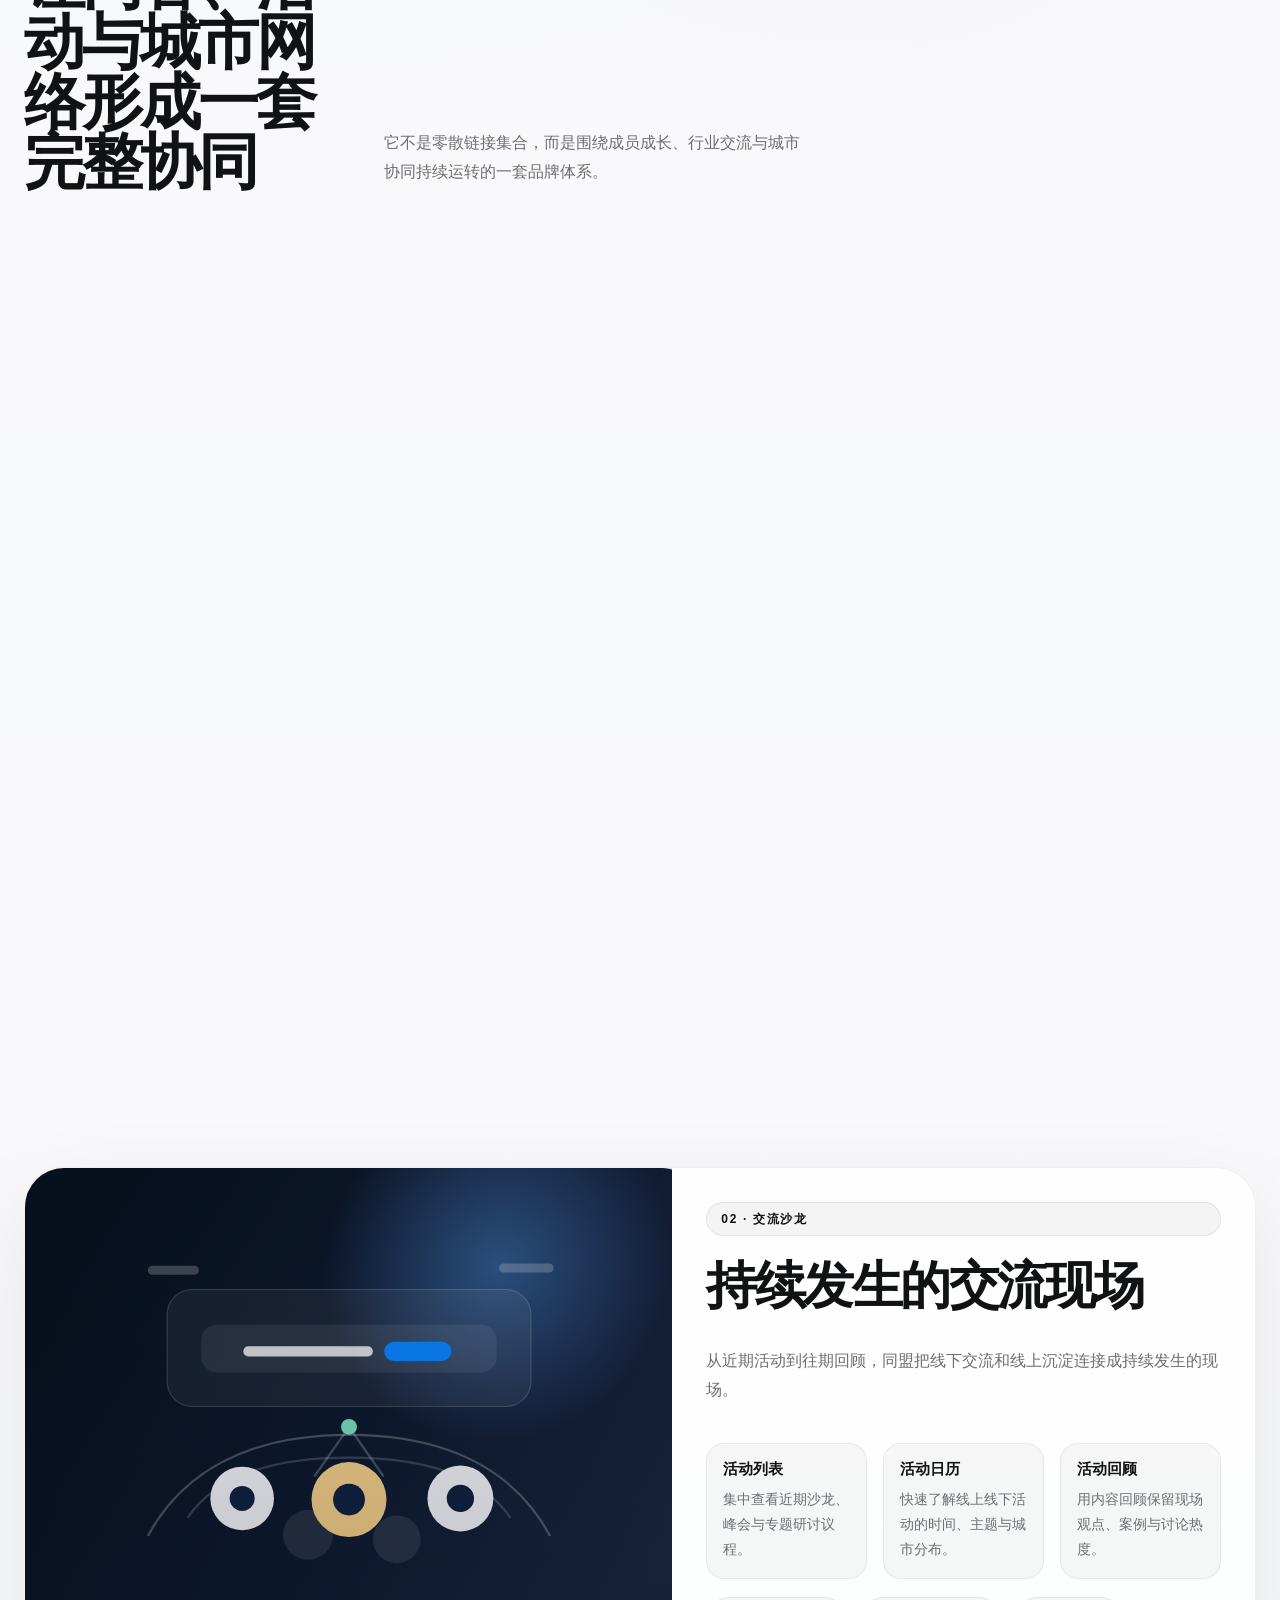
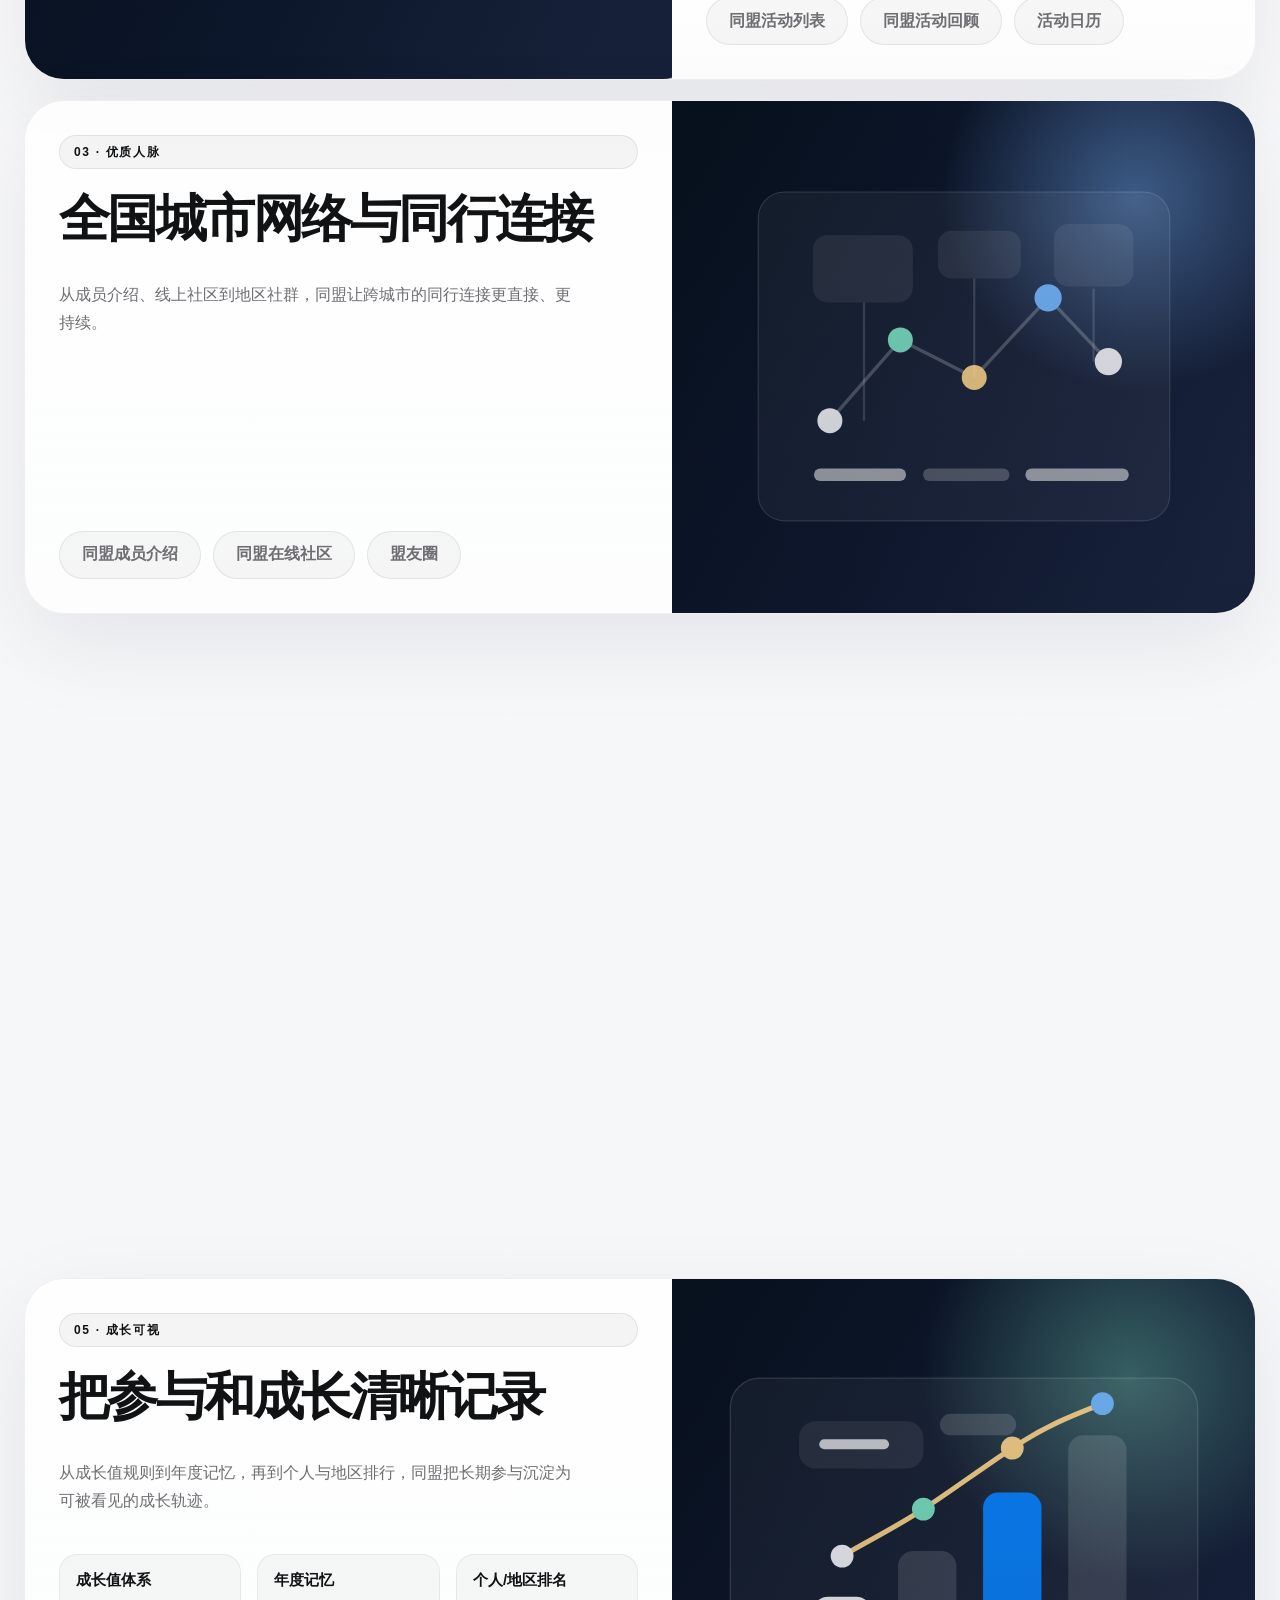
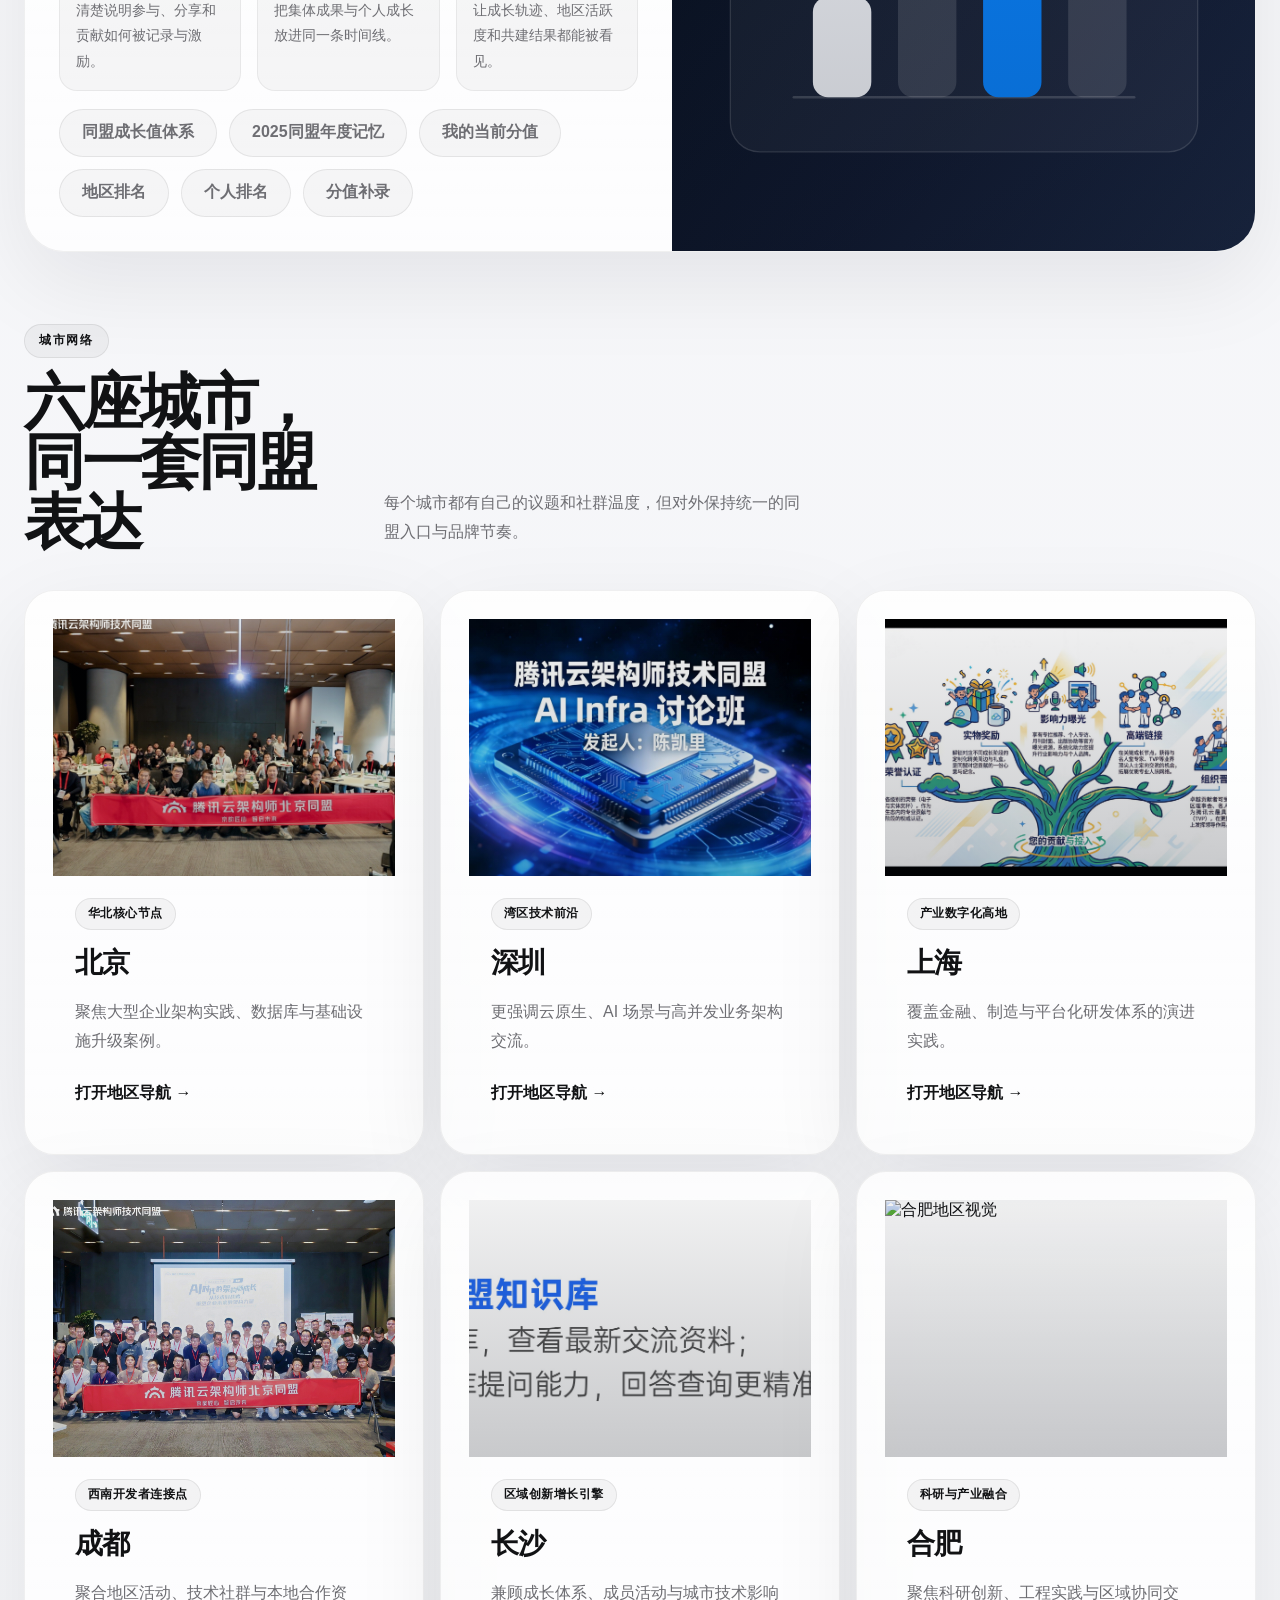
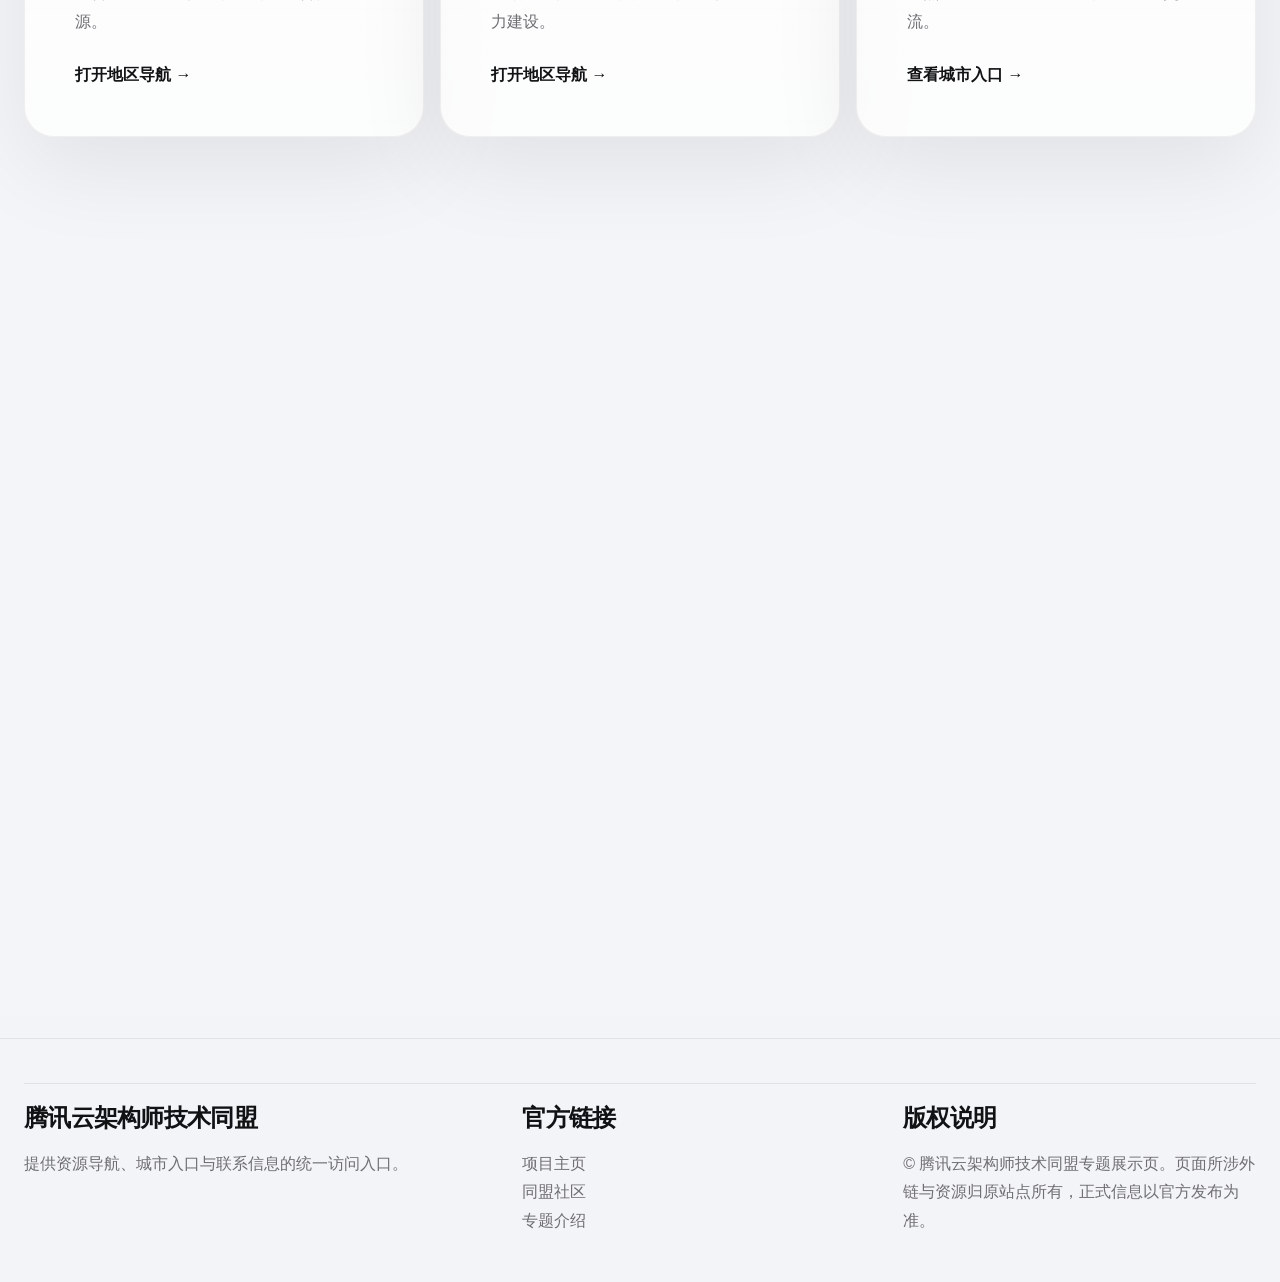
==== commit 6c74e29b: "Elevate alliance site with premium brand presentation" ====
--- a/index.html
+++ b/index.html
@@ -5,7 +5,7 @@
   <meta name="viewport" content="width=device-width, initial-scale=1.0" />
   <title>腾讯云架构师技术同盟｜资源导航</title>
   <meta name="description" content="汇集知识内容、活动资讯、城市入口与联系信息的同盟资源导航站。" />
-  <link rel="stylesheet" href="styles.css?v=20260402-14" />
+  <link rel="stylesheet" href="styles.css?v=20260402-16" />
   
 </head>
 <body>
@@ -21,7 +21,7 @@
             </span>
             <span class="brand-text">
               <strong>腾讯云架构师技术同盟</strong>
-              <em>资源导航与城市入口</em>
+              <em>全国架构师资源与城市网络</em>
             </span>
           </a>
           <button class="menu-toggle" type="button" data-menu-toggle aria-expanded="false" aria-controls="siteMenu" aria-label="打开导航菜单">
@@ -49,18 +49,18 @@
         <div class="container hero-grid">
           <div class="hero-copy reveal">
             <span class="eyebrow">腾讯云架构师技术同盟</span>
-            <h1>资源导航</h1>
-            <p>汇集知识内容、活动资讯、城市社群、成长体系与联系信息，方便成员与关注者快速获取所需资源。</p>
+            <h1>把同盟资源汇成一个清晰入口</h1>
+            <p>面向成员、合作伙伴与关注者，统一呈现同盟的知识沉淀、活动现场、城市社群、成长机制与联络方式，让品牌价值和资源优势都能被更直接地看见。</p>
             <div class="hero-actions">
-              <a class="primary-btn" href="resources.html">进入资源库</a>
-              <a class="secondary-btn" href="regions.html">查看城市入口</a>
+              <a class="primary-btn" href="resources.html">浏览精选资源</a>
+              <a class="secondary-btn" href="regions.html">查看城市网络</a>
             </div>
             <div class="hero-badges">
-              <span>知识内容</span><span>活动资讯</span><span>城市社群</span><span>成长体系</span>
+              <span>知识沉淀</span><span>活动现场</span><span>城市网络</span><span>成长机制</span>
             </div>
           </div>
           <div class="hero-media reveal parallax-card" data-parallax>
-            <img src="assets/snapshot-img-20.jpg" alt="腾讯云架构师技术同盟大会现场" />
+            <img src="assets/illustration-hub.svg" alt="腾讯云架构师技术同盟品牌插图" />
             <div class="hero-media-card glass-card">
               <div class="metric-grid"><div class="stat-card reveal"><strong>5</strong><span>核心支持模块</span></div><div class="stat-card reveal"><strong>6</strong><span>地区入口专区</span></div><div class="stat-card reveal"><strong>5</strong><span>联络场景分类</span></div><div class="stat-card reveal"><strong>25</strong><span>精选资源入口</span></div></div>
             </div>
@@ -82,12 +82,37 @@
         <div class="container">
           <div class="section-head reveal">
             <div>
-              <span class="eyebrow">资源总览</span>
-              <h2>腾讯云架构师技术同盟资源全景</h2>
-            </div>
-            <p>围绕知识沉淀、活动交流、成员连接、品牌内容与成长体系，建立统一、清晰、可信的访问入口。</p>
-          </div>
-          <div class="support-grid support-grid-4"><div class="stat-card reveal"><strong>5</strong><span>核心支持模块</span></div><div class="stat-card reveal"><strong>6</strong><span>地区入口专区</span></div><div class="stat-card reveal"><strong>5</strong><span>联络场景分类</span></div><div class="stat-card reveal"><strong>25</strong><span>精选资源入口</span></div></div>
+              <span class="eyebrow">推荐路径</span>
+              <h2>第一次了解同盟，从这四个入口开始</h2>
+            </div>
+            <p>围绕内容、活动、城市网络与加入方式，快速建立对同盟资源优势和品牌调性的整体认知。</p>
+          </div>
+          <div class="gateway-grid">
+            <a class="gateway-card gateway-card-dark reveal" href="resources.html">
+              <span class="gateway-kicker">01</span>
+              <h3>精选资源</h3>
+              <p>集中浏览文章、知识树、刊物、年度记忆与成长体系，快速看到同盟的内容资产。</p>
+              <span class="text-link">浏览资源 →</span>
+            </a>
+            <a class="gateway-card reveal" href="#salon">
+              <span class="gateway-kicker">02</span>
+              <h3>交流活动</h3>
+              <p>查看近期沙龙、峰会、活动回顾与年度议题，让线下与线上交流都能顺畅承接。</p>
+              <span class="text-link">查看活动 →</span>
+            </a>
+            <a class="gateway-card reveal" href="regions.html">
+              <span class="gateway-kicker">03</span>
+              <h3>城市网络</h3>
+              <p>从六座城市的同盟入口进入本地活动、社群与协同资源，快速找到最近的连接点。</p>
+              <span class="text-link">进入城市 →</span>
+            </a>
+            <a class="gateway-card reveal" href="contact.html">
+              <span class="gateway-kicker">04</span>
+              <h3>联络与加入</h3>
+              <p>按场景找到合适的联系人，覆盖社群交流、活动参与、品牌建设和入会成长。</p>
+              <span class="text-link">查看入口 →</span>
+            </a>
+          </div>
         </div>
       </section>
 
@@ -95,31 +120,31 @@
         <div class="container">
           <div class="section-head reveal">
             <div>
-              <span class="eyebrow">支持体系</span>
-              <h2>五大支持模块一屏总览</h2>
-            </div>
-            <p>围绕知识、活动、社群、品牌和成长五个方向，形成覆盖成员参与与持续发展的支持体系。</p>
+              <span class="eyebrow">同盟优势</span>
+              <h2>让内容、活动与城市网络形成一套完整协同</h2>
+            </div>
+            <p>它不是零散链接集合，而是围绕成员成长、行业交流与城市协同持续运转的一套品牌体系。</p>
           </div>
           <div class="support-grid"><a class="support-card reveal" href="#knowledge">
             <span class="support-icon">知</span>
             <h3>知识体系</h3>
-            <p>文章、知识树与刊物形成系统化学习闭环。</p>
+            <p>把经验沉淀为可持续阅读、可反复复用的内容资产。</p>
         </a><a class="support-card reveal" href="#salon">
             <span class="support-icon">会</span>
             <h3>交流沙龙</h3>
-            <p>沙龙、峰会与回顾内容覆盖线上线下多层次交流。</p>
+            <p>让线上线下活动持续产生连接、讨论与行业影响力。</p>
         </a><a class="support-card reveal" href="#network">
             <span class="support-icon">圈</span>
             <h3>优质人脉</h3>
-            <p>地区社群与在线社区连接全国架构师网络。</p>
+            <p>连接全国架构师与跨城市同行资源，放大协同价值。</p>
         </a><a class="support-card reveal" href="#brand">
             <span class="support-icon">品</span>
             <h3>品牌背书</h3>
-            <p>专访、专题内容与官方展示增强成员专业影响力。</p>
+            <p>通过专访、专题和官方展示让成员案例更容易被看见。</p>
         </a><a class="support-card reveal" href="#growth">
             <span class="support-icon">长</span>
             <h3>成长可视</h3>
-            <p>成长值体系让学习、分享与贡献被持续看见。</p>
+            <p>让参与、分享与贡献形成长期正反馈和清晰记录。</p>
         </a></div>
         </div>
       </section>
@@ -129,65 +154,65 @@
         <article class="feature-panel reveal" id="knowledge">
           <div class="feature-copy">
             <div class="eyebrow">01 · 知识体系</div>
-            <h3>知识体系</h3>
-            <p>文章、知识树与刊物形成系统化学习闭环。</p>
-            <div class="bullet-grid"><div class="bullet-card reveal"><strong>同盟文章列表</strong><span>集中查看同盟成员公开文章与技术观察。</span></div><div class="bullet-card reveal"><strong>架构知识树</strong><span>按专题梳理核心议题，便于持续学习与交流。</span></div><div class="bullet-card reveal"><strong>《架构之道》刊物</strong><span>精选案例、观点与趋势内容，形成主题阅读入口。</span></div></div>
+            <h3>系统化知识沉淀</h3>
+            <p>从公开文章到知识树再到主题刊物，把分散经验整合成可持续访问的学习体系。</p>
+            <div class="bullet-grid"><div class="bullet-card reveal"><strong>同盟文章列表</strong><span>聚合同盟成员公开文章与一线技术观察。</span></div><div class="bullet-card reveal"><strong>架构知识树</strong><span>按主题梳理架构议题，便于持续学习与共创。</span></div><div class="bullet-card reveal"><strong>《架构之道》刊物</strong><span>把案例、观点与趋势内容收束为专题阅读。</span></div></div>
             <div class="mini-links"><a class="mini-link" href="https://cloud.tencent.com/developer/zone/tm?tab=article" target="_blank" rel="noreferrer">同盟文章列表</a><a class="mini-link" href="https://doc.weixin.qq.com/smartsheet/s3_AfQACAaJAKoCNCHZUUrA7SsGceqwD?scode=AJEAIQdfAAo7Zqo5M0AYQARQaXAI0&amp;tab=db_5TWcoK" target="_blank" rel="noreferrer">架构知识树</a><a class="mini-link" href="https://docs.qq.com/pdf/DUU1ubUpJZXVBdWZH" target="_blank" rel="noreferrer">《架构之道》刊物第一期</a><a class="mini-link" href="https://docs.qq.com/pdf/DUXFpWXNrcEt2aGVt" target="_blank" rel="noreferrer">《架构之道》刊物第二期</a></div>
           </div>
           <div class="feature-media parallax-card" data-parallax>
-            <img src="assets/snapshot-img-23.jpg" alt="同盟新人手册与知识入口视觉" />
+            <img src="assets/illustration-knowledge.svg" alt="同盟知识体系示例插图" />
           </div>
         </article>
         
         <article class="feature-panel reveal" id="salon">
           <div class="feature-copy">
             <div class="eyebrow">02 · 交流沙龙</div>
-            <h3>交流沙龙</h3>
-            <p>沙龙、峰会与回顾内容覆盖线上线下多层次交流。</p>
-            <div class="bullet-grid"><div class="bullet-card reveal"><strong>活动列表</strong><span>集中查看近期沙龙、峰会和专题研讨活动。</span></div><div class="bullet-card reveal"><strong>活动日历</strong><span>快速了解线上线下活动的时间与城市分布。</span></div><div class="bullet-card reveal"><strong>活动回顾</strong><span>用回顾内容补齐未到场活动的核心收获和现场感。</span></div></div>
+            <h3>持续发生的交流现场</h3>
+            <p>从近期活动到往期回顾，同盟把线下交流和线上沉淀连接成持续发生的现场。</p>
+            <div class="bullet-grid"><div class="bullet-card reveal"><strong>活动列表</strong><span>集中查看近期沙龙、峰会与专题研讨议程。</span></div><div class="bullet-card reveal"><strong>活动日历</strong><span>快速了解线上线下活动的时间、主题与城市分布。</span></div><div class="bullet-card reveal"><strong>活动回顾</strong><span>用内容回顾保留现场观点、案例与讨论热度。</span></div></div>
             <div class="mini-links"><a class="mini-link" href="https://cloud.tencent.com/developer/salon/activities?topic=5170" target="_blank" rel="noreferrer">同盟活动列表</a><a class="mini-link" href="https://mp.weixin.qq.com/mpappsalbum?__biz=MzIyMTQ0MTkyNw==&amp;action=getalbum&amp;album_id=4363131295338594321&amp;scene=126&amp;sessionid=1769655132516#wechat_redirect" target="_blank" rel="noreferrer">同盟活动回顾</a><a class="mini-link" href="https://cloud.tencent.com/developer/salon" target="_blank" rel="noreferrer">活动日历</a></div>
           </div>
           <div class="feature-media parallax-card" data-parallax>
-            <img src="assets/snapshot-img-20.jpg" alt="同盟峰会和交流沙龙现场" />
+            <img src="assets/illustration-events.svg" alt="同盟交流活动示例插图" />
           </div>
         </article>
         
         <article class="feature-panel reveal" id="network">
           <div class="feature-copy">
             <div class="eyebrow">03 · 优质人脉</div>
-            <h3>优质人脉</h3>
-            <p>地区社群与在线社区连接全国架构师网络。</p>
-            <div class="bullet-grid"><div class="bullet-card reveal"><strong>同盟成员介绍</strong><span>浏览成员背景、研究方向和地区分布，先认人再交流。</span></div><div class="bullet-card reveal"><strong>同盟在线社区</strong><span>进入长期讨论场，连接全国架构师和行业同行。</span></div><div class="bullet-card reveal"><strong>盟友圈</strong><span>让议题讨论、经验分享和成员互动有固定阵地。</span></div></div>
+            <h3>全国城市网络与同行连接</h3>
+            <p>从成员介绍、线上社区到地区社群，同盟让跨城市的同行连接更直接、更持续。</p>
+            <div class="bullet-grid"><div class="bullet-card reveal"><strong>同盟成员介绍</strong><span>先了解成员背景、方向与城市分布，再开始交流。</span></div><div class="bullet-card reveal"><strong>同盟在线社区</strong><span>进入长期讨论场，连接全国架构师与行业同行。</span></div><div class="bullet-card reveal"><strong>盟友圈</strong><span>让议题讨论、经验分享和成员互动有稳定阵地。</span></div></div>
             <div class="mini-links"><a class="mini-link" href="https://cloud.tencent.com/developer/program/tm" target="_blank" rel="noreferrer">同盟成员介绍</a><a class="mini-link" href="https://cloud.tencent.com/developer/zone/tm" target="_blank" rel="noreferrer">同盟在线社区</a><a class="mini-link" href="https://cloud.tencent.com/developer/program/tm" target="_blank" rel="noreferrer">盟友圈</a></div>
           </div>
           <div class="feature-media parallax-card" data-parallax>
-            <img src="assets/snapshot-img-13.jpg" alt="同盟成员线下合影" />
+            <img src="assets/illustration-network.svg" alt="同盟城市网络示例插图" />
           </div>
         </article>
         
         <article class="feature-panel reveal" id="brand">
           <div class="feature-copy">
             <div class="eyebrow">04 · 品牌背书</div>
-            <h3>品牌背书</h3>
-            <p>专访、专题内容与官方展示增强成员专业影响力。</p>
-            <div class="bullet-grid"><div class="bullet-card reveal"><strong>官方专访</strong><span>通过人物访谈把成员经验沉淀成可传播的品牌内容。</span></div><div class="bullet-card reveal"><strong>品牌曝光</strong><span>借助官方渠道，让成员与案例获得更高可见度。</span></div><div class="bullet-card reveal"><strong>成员故事</strong><span>持续累积代表性案例，形成可信的外部背书。</span></div></div>
+            <h3>让成员案例被更广泛看见</h3>
+            <p>通过专访、专题与官方展示，把成员经验沉淀为可传播、可复用、可持续积累的品牌内容。</p>
+            <div class="bullet-grid"><div class="bullet-card reveal"><strong>官方专访</strong><span>以人物访谈的方式呈现真实案例与方法论。</span></div><div class="bullet-card reveal"><strong>品牌曝光</strong><span>借助官方渠道，让成员与案例获得更高可见度。</span></div><div class="bullet-card reveal"><strong>成员故事</strong><span>持续累积代表性案例，形成可信的对外背书。</span></div></div>
             <div class="mini-links"><a class="mini-link" href="https://mp.weixin.qq.com/s/aAUwzaIOAg6JgEXego3rXA?scene=1&amp;click_id=22" target="_blank" rel="noreferrer">专访：欧冶云商数据库首席薛晓刚</a><a class="mini-link" href="https://mp.weixin.qq.com/s/di7luigU9d6gYHrKcBSFnw?scene=1&amp;click_id=21" target="_blank" rel="noreferrer">专访：湖南展通人工智能研究院院长李颖悟</a><a class="mini-link" href="https://cloud.tencent.com/developer/program/tm" target="_blank" rel="noreferrer">官方网站</a></div>
           </div>
           <div class="feature-media parallax-card" data-parallax>
-            <img src="assets/snapshot-img-19.jpg" alt="同盟成员专访视觉海报" />
+            <img src="assets/illustration-brand.svg" alt="同盟品牌故事示例插图" />
           </div>
         </article>
         
         <article class="feature-panel reveal" id="growth">
           <div class="feature-copy">
             <div class="eyebrow">05 · 成长可视</div>
-            <h3>成长可视</h3>
-            <p>成长值体系让学习、分享与贡献被持续看见。</p>
-            <div class="bullet-grid"><div class="bullet-card reveal"><strong>成长值体系</strong><span>清楚说明参与、分享和贡献如何被记录与兑换。</span></div><div class="bullet-card reveal"><strong>年度记忆</strong><span>用年度回顾把集体成果和个体成长放在同一张时间线上。</span></div><div class="bullet-card reveal"><strong>个人/地区排名</strong><span>让成长轨迹、地区活跃度和共建结果都能被看见。</span></div></div>
+            <h3>把参与和成长清晰记录</h3>
+            <p>从成长值规则到年度记忆，再到个人与地区排行，同盟把长期参与沉淀为可被看见的成长轨迹。</p>
+            <div class="bullet-grid"><div class="bullet-card reveal"><strong>成长值体系</strong><span>清楚说明参与、分享和贡献如何被记录与激励。</span></div><div class="bullet-card reveal"><strong>年度记忆</strong><span>把集体成果与个人成长放进同一条时间线。</span></div><div class="bullet-card reveal"><strong>个人/地区排名</strong><span>让成长轨迹、地区活跃度和共建结果都能被看见。</span></div></div>
             <div class="mini-links"><a class="mini-link" href="https://doc.weixin.qq.com/smartsheet/s3_AfQACAaJAKoQkrVfzQtSMu05VHiv0?scode=AJEAIQdfAAocz0HazgAYQARQaXAI0&amp;tab=tcV054&amp;viewId=vK9fft" target="_blank" rel="noreferrer">同盟成长值体系</a><a class="mini-link" href="https://mp.weixin.qq.com/s/JNtivt0rOl-2z4YSeaZWOQ" target="_blank" rel="noreferrer">2025同盟年度记忆</a><a class="mini-link" href="https://doc.weixin.qq.com/smartsheet/s3_AfQACAaJAKoQkrVfzQtSMu05VHiv0?scode=AJEAIQdfAAowqLAszrAYQARQaXAI0&amp;tab=tcV054&amp;viewId=vK9fft" target="_blank" rel="noreferrer">我的当前分值</a><a class="mini-link" href="https://doc.weixin.qq.com/smartsheet/s3_AfQACAaJAKoQkrVfzQtSMu05VHiv0?scode=AJEAIQdfAAor2oa8FaAYQARQaXAI0&amp;tab=db_L9Phd0&amp;viewId=vK9fft" target="_blank" rel="noreferrer">地区排名</a><a class="mini-link" href="https://doc.weixin.qq.com/smartsheet/s3_AfQACAaJAKoQkrVfzQtSMu05VHiv0?scode=AJEAIQdfAAoq1K2tyRAYQARQaXAI0&amp;tab=db_tTpnrr&amp;viewId=vK9fft" target="_blank" rel="noreferrer">个人排名</a><a class="mini-link" href="https://wj.qq.com/r/login.html?s_url=https%3A%2F%2Fwj.qq.com%2Fs2%2F24397802%2F1ced%2F&amp;sid=24397802&amp;hash=1ced&amp;login_type=unite&amp;scene_type=respondent&amp;wj_lang=zhs" target="_blank" rel="noreferrer">分值补录</a></div>
           </div>
           <div class="feature-media parallax-card" data-parallax>
-            <img src="assets/snapshot-img-11.jpg" alt="同盟成长值体系视觉图" />
+            <img src="assets/illustration-growth.svg" alt="同盟成长机制示例插图" />
           </div>
         </article>
         </div>
@@ -197,10 +222,10 @@
         <div class="container">
           <div class="section-head reveal">
             <div>
-              <span class="eyebrow">地区入口</span>
-              <h2>城市入口总览</h2>
-            </div>
-            <p>覆盖北京、深圳、上海、成都、长沙、合肥六地，方便按城市快速进入对应导航页面。</p>
+              <span class="eyebrow">城市网络</span>
+              <h2>六座城市，同一套同盟表达</h2>
+            </div>
+            <p>每个城市都有自己的议题和社群温度，但对外保持统一的同盟入口与品牌节奏。</p>
           </div>
           <div class="region-grid">
         <a class="region-card reveal" href="https://cloud.tencent.com/developer/article/2617814" target="_blank" rel="noreferrer">
@@ -296,9 +321,9 @@
       <section class="section-block" id="source-note">
         <div class="container">
           <div class="source-box glass-card reveal">
-            <span class="eyebrow">来源说明</span>
-            <h2>来源与使用说明</h2>
-            <p>页面内容来源于同盟公开资料与专题链接，所涉外链信息以官方发布为准。</p>
+            <span class="eyebrow">说明与来源</span>
+            <h2>内容来源与访问说明</h2>
+            <p>页面内容整理自同盟公开资料、专题链接与官方入口，便于统一浏览与快速访问，具体信息以原发布页面为准。</p>
             <p><a href="https://cloud.tencent.com/developer/article/2625140" target="_blank" rel="noreferrer">查看专题介绍</a></p>
           </div>
         </div>
@@ -326,6 +351,6 @@
   </div>
   <button class="back-top" type="button" data-back-top aria-label="返回顶部">↑</button>
   <script src="data.js?v=20260402-11"></script>
-  <script src="app.js?v=20260402-14"></script>
+  <script src="app.js?v=20260402-16"></script>
 </body>
 </html>
--- a/styles.css
+++ b/styles.css
@@ -1703,3 +1703,1128 @@
     border-radius: 16px;
   }
 }
+
+/* Premium redesign overrides */
+
+:root,
+html[data-theme='light'],
+html[data-theme='dark'] {
+  --bg: #f5f5f7;
+  --bg-soft: #f5f5f7;
+  --bg-strong: #ffffff;
+  --panel: rgba(255, 255, 255, 0.96);
+  --panel-strong: rgba(255, 255, 255, 0.98);
+  --card: rgba(255, 255, 255, 0.96);
+  --card-strong: #fbfbfd;
+  --line: rgba(17, 18, 20, 0.08);
+  --line-strong: rgba(17, 18, 20, 0.14);
+  --text: #111214;
+  --muted: #6e6e73;
+  --brand: #0a84ff;
+  --brand-2: #5ea8ff;
+  --brand-3: #3158ff;
+  --accent: #0a84ff;
+  --gold: #c89b53;
+  --orange: #ff8a57;
+  --shadow: 0 30px 90px rgba(15, 15, 20, 0.08);
+  --radius-xl: 40px;
+  --radius-lg: 30px;
+  --radius-md: 22px;
+  --font-body: "SF Pro Text", "PingFang SC", "Helvetica Neue", "Microsoft YaHei", sans-serif;
+  --font-display: "SF Pro Display", "PingFang SC", "Helvetica Neue", "Microsoft YaHei", sans-serif;
+}
+
+body {
+  color: var(--text);
+  background:
+    radial-gradient(circle at 18% 0%, rgba(10, 132, 255, 0.06), transparent 24%),
+    radial-gradient(circle at 86% 8%, rgba(17, 18, 20, 0.04), transparent 18%),
+    linear-gradient(180deg, #fbfbfd 0%, #f3f4f7 100%);
+  font-family: var(--font-body);
+  overflow-x: hidden;
+}
+
+body::before,
+body::after {
+  display: none;
+}
+
+.site-shell {
+  overflow: visible;
+}
+
+.scroll-progress {
+  height: 2px;
+  background: linear-gradient(90deg, var(--brand), #66b0ff);
+}
+
+.container {
+  width: min(1240px, calc(100vw - 48px));
+}
+
+.site-header {
+  background: rgba(245, 245, 247, 0.82);
+  border-bottom: 1px solid var(--line);
+  box-shadow: 0 12px 40px rgba(17, 18, 20, 0.05);
+  backdrop-filter: blur(24px);
+}
+
+.header-inner {
+  min-height: 78px;
+  gap: 24px;
+}
+
+.brand-mark {
+  width: 44px;
+  height: 44px;
+  border-radius: 14px;
+  background: linear-gradient(180deg, #111214 0%, #232733 100%);
+  box-shadow: 0 16px 40px rgba(17, 18, 20, 0.14);
+}
+
+.brand-mark::after {
+  border-color: rgba(255, 255, 255, 0.12);
+}
+
+.brand-text strong {
+  font-family: var(--font-display);
+  font-size: 15px;
+  font-weight: 700;
+  letter-spacing: -0.02em;
+}
+
+.brand-text em {
+  margin-top: 3px;
+  font-size: 11px;
+  color: var(--muted);
+  letter-spacing: 0.06em;
+}
+
+.main-nav {
+  gap: 20px;
+  flex-wrap: nowrap;
+}
+
+.nav-link {
+  padding: 8px 0;
+  border-radius: 0;
+  font-size: 14px;
+  font-weight: 600;
+  color: rgba(17, 18, 20, 0.7);
+  background: transparent;
+  box-shadow: none;
+}
+
+.nav-link:hover,
+.nav-link.active {
+  color: #111214;
+  background: transparent;
+  box-shadow: none;
+}
+
+.nav-link.active {
+  position: relative;
+}
+
+.nav-link.active::after {
+  content: "";
+  position: absolute;
+  left: 0;
+  right: 0;
+  bottom: -4px;
+  height: 2px;
+  border-radius: 999px;
+  background: #111214;
+}
+
+.ghost-btn,
+.primary-btn,
+.secondary-btn,
+.mini-link {
+  min-height: 48px;
+  padding: 0 22px;
+  border-radius: 999px;
+  font-weight: 700;
+  transition: transform 0.28s ease, box-shadow 0.28s ease, background 0.28s ease;
+}
+
+.ghost-btn,
+.secondary-btn,
+.mini-link {
+  background: rgba(17, 18, 20, 0.03);
+  border: 1px solid rgba(17, 18, 20, 0.08);
+  color: #111214;
+}
+
+.primary-btn {
+  color: #fff;
+  background: linear-gradient(135deg, var(--brand), #0066cc);
+  border: 1px solid transparent;
+  box-shadow: 0 18px 36px rgba(10, 132, 255, 0.22);
+}
+
+.primary-btn:hover,
+.secondary-btn:hover,
+.ghost-btn:hover,
+.mini-link:hover {
+  transform: translateY(-2px);
+  box-shadow: 0 18px 36px rgba(17, 18, 20, 0.08);
+}
+
+.theme-toggle {
+  display: none;
+}
+
+.hero,
+.page-hero {
+  padding-top: 34px;
+  padding-bottom: 28px;
+  background: none;
+}
+
+.hero-home {
+  min-height: auto;
+}
+
+.hero-bg {
+  display: none;
+}
+
+.hero-grid,
+.page-hero-grid {
+  display: grid;
+  grid-template-columns: minmax(0, 1.08fr) minmax(320px, 0.92fr);
+  gap: 24px;
+  align-items: stretch;
+}
+
+.hero-copy,
+.page-hero-grid > div:first-child {
+  position: relative;
+  overflow: hidden;
+  padding: clamp(30px, 4vw, 52px);
+  border-radius: 42px;
+  background:
+    radial-gradient(circle at 16% 16%, rgba(10, 132, 255, 0.16), transparent 26%),
+    radial-gradient(circle at 82% 28%, rgba(255, 255, 255, 0.08), transparent 24%),
+    linear-gradient(135deg, #06080c 0%, #10141c 58%, #0a2242 100%);
+  box-shadow: 0 34px 90px rgba(7, 12, 20, 0.18);
+  color: #fff;
+}
+
+.hero-copy::after,
+.page-hero-grid > div:first-child::after {
+  content: "";
+  position: absolute;
+  inset: 0;
+  border-radius: inherit;
+  border: 1px solid rgba(255, 255, 255, 0.08);
+  pointer-events: none;
+}
+
+.hero-copy h1,
+.page-hero h1 {
+  margin: 18px 0 14px;
+  font-family: var(--font-display);
+  font-size: clamp(46px, 6vw, 84px);
+  line-height: 0.95;
+  letter-spacing: -0.06em;
+}
+
+.page-hero h1 {
+  font-size: clamp(42px, 5vw, 68px);
+}
+
+.hero-copy p,
+.page-hero p {
+  max-width: 680px;
+  color: rgba(255, 255, 255, 0.74);
+  font-size: 18px;
+  line-height: 1.65;
+}
+
+.eyebrow {
+  display: inline-flex;
+  align-items: center;
+  min-height: 34px;
+  padding: 0 14px;
+  border-radius: 999px;
+  font-size: 12px;
+  font-weight: 800;
+  letter-spacing: 0.14em;
+  text-transform: uppercase;
+  color: rgba(255, 255, 255, 0.9);
+  background: rgba(255, 255, 255, 0.08);
+  border: 1px solid rgba(255, 255, 255, 0.12);
+}
+
+.section-head .eyebrow,
+.feature-copy .eyebrow,
+.source-box .eyebrow,
+.split-banner .eyebrow,
+.hero-mini-panel .eyebrow,
+.toolbar .eyebrow {
+  color: #111214;
+  background: rgba(17, 18, 20, 0.04);
+  border-color: rgba(17, 18, 20, 0.08);
+}
+
+.hero-actions {
+  gap: 14px;
+  margin-top: 28px;
+}
+
+.hero-badges {
+  margin-top: 26px;
+  gap: 10px;
+}
+
+.hero-badges span,
+.label-pill {
+  display: inline-flex;
+  align-items: center;
+  min-height: 32px;
+  padding: 0 12px;
+  border-radius: 999px;
+  font-size: 12px;
+  font-weight: 700;
+  letter-spacing: 0.04em;
+  background: rgba(17, 18, 20, 0.04);
+  border: 1px solid rgba(17, 18, 20, 0.08);
+  color: #111214;
+}
+
+.hero-copy .hero-badges span {
+  background: rgba(255, 255, 255, 0.08);
+  border-color: rgba(255, 255, 255, 0.12);
+  color: rgba(255, 255, 255, 0.88);
+}
+
+.glass-card,
+.feature-panel,
+.support-card,
+.resource-card,
+.region-card,
+.contact-card,
+.hero-mini-panel,
+.toolbar,
+.hero-media,
+.source-box,
+.region-detail,
+.split-banner {
+  background: rgba(255, 255, 255, 0.96);
+  border: 1px solid rgba(17, 18, 20, 0.06);
+  box-shadow: var(--shadow);
+  backdrop-filter: none;
+}
+
+.hero-media {
+  position: relative;
+  min-height: 100%;
+  overflow: hidden;
+  background:
+    radial-gradient(circle at 76% 16%, rgba(10, 132, 255, 0.16), transparent 28%),
+    linear-gradient(180deg, #0d1016 0%, #121620 100%);
+}
+
+.hero-media::before {
+  background: radial-gradient(circle at center, rgba(10, 132, 255, 0.2), transparent 52%);
+}
+
+.hero-media::after {
+  display: none;
+}
+
+.hero-media > img {
+  min-height: 100%;
+  opacity: 0.84;
+  object-fit: cover;
+}
+
+.hero-media-card {
+  left: 24px;
+  right: 24px;
+  bottom: 24px;
+  padding: 16px;
+  border-radius: 28px;
+  background: rgba(255, 255, 255, 0.08);
+  border: 1px solid rgba(255, 255, 255, 0.12);
+  backdrop-filter: blur(18px);
+}
+
+.hero-media-card .stat-card {
+  background: rgba(255, 255, 255, 0.08);
+  border-color: rgba(255, 255, 255, 0.08);
+  box-shadow: none;
+  color: #fff;
+}
+
+.hero-media-card .stat-card span {
+  color: rgba(255, 255, 255, 0.72);
+}
+
+.metric-grid .stat-card strong {
+  font-size: 48px;
+}
+
+.hero-mini-panel {
+  display: flex;
+  flex-direction: column;
+  justify-content: center;
+  padding: 34px;
+}
+
+.hero-mini-panel strong {
+  font-family: var(--font-display);
+  font-size: clamp(52px, 6vw, 88px);
+  line-height: 0.92;
+  letter-spacing: -0.06em;
+  color: #111214;
+}
+
+.hero-mini-panel span {
+  color: var(--muted);
+  font-size: 16px;
+}
+
+.section-block {
+  padding: 28px 0 44px;
+}
+
+.section-head {
+  max-width: 780px;
+  margin-bottom: 28px;
+}
+
+.section-head h2,
+.feature-copy h3,
+.source-box h2,
+.split-banner h2,
+.region-detail-body h2 {
+  font-family: var(--font-display);
+  color: #111214;
+  letter-spacing: -0.05em;
+}
+
+.section-head h2 {
+  font-size: clamp(38px, 4.8vw, 64px);
+  line-height: 0.98;
+}
+
+.section-head p,
+.feature-copy p,
+.resource-card p,
+.region-card p,
+.contact-card p,
+.source-box p,
+.toolbar-title,
+.mini-link,
+.region-detail-body p,
+.hero-mini-panel span,
+.site-footer p {
+  color: var(--muted);
+}
+
+.support-grid,
+.support-grid.support-grid-4 {
+  gap: 18px;
+}
+
+.support-card,
+.resource-card,
+.contact-card,
+.region-card,
+.stat-card {
+  min-height: 100%;
+  border-radius: 30px;
+}
+
+.support-card {
+  padding: 28px;
+  background: linear-gradient(180deg, #ffffff 0%, #f8f9fb 100%);
+}
+
+.support-card::after {
+  display: none;
+}
+
+.support-icon {
+  width: 52px;
+  height: 52px;
+  border-radius: 16px;
+  background: linear-gradient(135deg, rgba(10, 132, 255, 0.14), rgba(10, 132, 255, 0.06));
+  color: var(--brand);
+}
+
+.support-card:hover,
+.resource-card:hover,
+.region-card:hover,
+.contact-card:hover,
+.region-detail:hover {
+  transform: translateY(-4px);
+}
+
+.stat-card {
+  padding: 26px;
+  background: linear-gradient(180deg, #ffffff 0%, #f7f8fb 100%);
+  border: 1px solid rgba(17, 18, 20, 0.06);
+  box-shadow: var(--shadow);
+}
+
+.stat-card strong {
+  font-family: var(--font-display);
+  font-size: clamp(44px, 5vw, 72px);
+  letter-spacing: -0.06em;
+  color: #111214;
+}
+
+.feature-panel {
+  grid-template-columns: minmax(0, 1fr) minmax(360px, 0.9fr);
+  gap: 0;
+  overflow: hidden;
+}
+
+.feature-copy,
+.region-detail-body,
+.toolbar,
+.source-box,
+.split-banner,
+.hero-mini-panel {
+  padding: 34px;
+}
+
+.feature-copy h3 {
+  margin-top: 14px;
+  font-size: clamp(34px, 4vw, 52px);
+  line-height: 1;
+}
+
+.feature-media,
+.region-detail-media {
+  background: #eef1f5;
+}
+
+.feature-media img,
+.region-detail-media img {
+  object-fit: cover;
+}
+
+.bullet-card,
+.member-tags span {
+  background: rgba(17, 18, 20, 0.03);
+  border: 1px solid rgba(17, 18, 20, 0.06);
+}
+
+.mini-links {
+  gap: 12px;
+}
+
+.mini-link {
+  background: rgba(17, 18, 20, 0.03);
+}
+
+.floating-toc {
+  display: none;
+}
+
+.toolbar {
+  gap: 18px;
+  border-radius: 30px;
+}
+
+.search-box span,
+.toolbar-title {
+  font-size: 13px;
+  font-weight: 700;
+  letter-spacing: 0.12em;
+  text-transform: uppercase;
+}
+
+.search-box input {
+  margin-top: 10px;
+  min-height: 52px;
+  border-radius: 18px;
+  border: 1px solid rgba(17, 18, 20, 0.08);
+  background: #fff;
+  color: #111214;
+}
+
+.filter-chip {
+  min-height: 38px;
+  padding: 0 16px;
+  border-radius: 999px;
+  background: rgba(17, 18, 20, 0.03);
+  border: 1px solid rgba(17, 18, 20, 0.08);
+  color: var(--muted);
+}
+
+.filter-chip.active {
+  color: #fff;
+  background: #111214;
+  border-color: #111214;
+  box-shadow: none;
+}
+
+.resource-card,
+.contact-card,
+.region-card {
+  padding: 28px;
+  background: linear-gradient(180deg, #ffffff 0%, #f8f9fb 100%);
+}
+
+.resource-card::before,
+.contact-card::before {
+  display: none;
+}
+
+.resource-card h3,
+.region-card-body h3,
+.contact-card-top strong {
+  font-family: var(--font-display);
+  color: #111214;
+  letter-spacing: -0.04em;
+}
+
+.resource-card h3 {
+  font-size: 32px;
+}
+
+.text-link {
+  color: #111214;
+  font-weight: 700;
+}
+
+.split-banner {
+  background:
+    radial-gradient(circle at 86% 16%, rgba(10, 132, 255, 0.18), transparent 24%),
+    linear-gradient(135deg, #0a0b10 0%, #131722 100%);
+  color: #fff;
+}
+
+.split-banner p,
+.split-banner .mini-link {
+  color: rgba(255, 255, 255, 0.72);
+}
+
+.split-banner .eyebrow,
+.split-banner .mini-link {
+  background: rgba(255, 255, 255, 0.08);
+  border-color: rgba(255, 255, 255, 0.12);
+  color: rgba(255, 255, 255, 0.9);
+}
+
+.split-banner .primary-btn {
+  background: #fff;
+  color: #111214;
+}
+
+.source-box {
+  background: linear-gradient(180deg, #ffffff 0%, #f7f8fb 100%);
+}
+
+.region-detail {
+  overflow: hidden;
+  background: linear-gradient(180deg, #ffffff 0%, #f8f9fb 100%);
+}
+
+.data-points > div {
+  background: rgba(17, 18, 20, 0.03);
+  border: 1px solid rgba(17, 18, 20, 0.06);
+  border-radius: 22px;
+}
+
+.data-points strong {
+  font-family: var(--font-display);
+  color: #111214;
+}
+
+.site-footer {
+  margin-top: 24px;
+  padding: 44px 0 30px;
+  background: transparent;
+  border-top: 1px solid rgba(17, 18, 20, 0.08);
+}
+
+.footer-grid {
+  gap: 28px;
+}
+
+.footer-title {
+  font-family: var(--font-display);
+  font-size: 24px;
+  letter-spacing: -0.03em;
+}
+
+.back-top {
+  background: #111214;
+  color: #fff;
+  border: none;
+  box-shadow: 0 20px 40px rgba(17, 18, 20, 0.18);
+}
+
+@media (max-width: 980px) {
+  .hero-grid,
+  .page-hero-grid,
+  .feature-panel,
+  .region-detail {
+    grid-template-columns: 1fr;
+  }
+
+  .hero-copy,
+  .page-hero-grid > div:first-child {
+    padding: 30px 24px;
+  }
+
+  .section-head h2 {
+    font-size: clamp(34px, 7vw, 54px);
+  }
+}
+
+@media (max-width: 760px) {
+  .container {
+    width: min(100vw - 24px, 100%);
+  }
+
+  .header-inner {
+    min-height: auto;
+    flex-direction: column;
+    align-items: stretch;
+    gap: 10px;
+    padding: 12px 0 10px;
+  }
+
+  .header-top {
+    padding-right: 0;
+  }
+
+  .header-menu {
+    display: block;
+    width: 100%;
+  }
+
+  .main-nav {
+    gap: 16px;
+    justify-content: flex-start;
+    overflow-x: auto;
+    padding-bottom: 6px;
+    margin-left: 0;
+    scrollbar-width: none;
+  }
+
+  .main-nav::-webkit-scrollbar {
+    display: none;
+  }
+
+  .nav-link {
+    flex: 0 0 auto;
+    white-space: nowrap;
+  }
+
+  .header-actions {
+    display: none;
+  }
+
+  .hero,
+  .page-hero {
+    padding-top: 20px;
+    padding-bottom: 18px;
+  }
+
+  .hero-copy h1,
+  .page-hero h1 {
+    font-size: clamp(34px, 11vw, 48px);
+  }
+
+  .hero-copy p,
+  .page-hero p {
+    font-size: 16px;
+  }
+
+  .hero-media,
+  .hero-mini-panel,
+  .split-banner,
+  .toolbar,
+  .source-box,
+  .feature-copy,
+  .region-detail-body {
+    padding: 24px;
+  }
+
+  .hero-media {
+    min-height: 420px;
+  }
+
+  .hero-media > img {
+    min-height: 320px;
+  }
+
+  .hero-media-card {
+    left: 20px;
+    right: 20px;
+    bottom: 20px;
+  }
+
+  .support-grid,
+  .resource-grid,
+  .resource-grid.wide,
+  .contact-grid,
+  .contact-grid.wide,
+  .region-grid,
+  .support-grid.support-grid-4,
+  .footer-grid,
+  .data-points,
+  .metric-grid {
+    grid-template-columns: 1fr;
+  }
+}
+
+@media (max-width: 560px) {
+  .container {
+    width: min(100vw - 18px, 100%);
+  }
+
+  .hero-copy,
+  .page-hero-grid > div:first-child,
+  .hero-media,
+  .hero-mini-panel,
+  .split-banner,
+  .toolbar,
+  .source-box,
+  .feature-copy,
+  .region-detail-body,
+  .resource-card,
+  .contact-card {
+    padding: 20px;
+  }
+
+  .hero-copy h1,
+  .page-hero h1 {
+    font-size: clamp(30px, 10vw, 40px);
+  }
+
+  .section-head h2,
+  .feature-copy h3,
+  .source-box h2 {
+    font-size: clamp(26px, 8vw, 34px);
+  }
+
+  .hero-badges {
+    display: none;
+  }
+}
+
+/* Editorial brand system refinement */
+.brand-text em {
+  letter-spacing: 0.08em;
+}
+
+.hero-copy {
+  display: flex;
+  flex-direction: column;
+  justify-content: center;
+  min-height: 100%;
+}
+
+.hero-copy h1 {
+  max-width: 11ch;
+}
+
+.hero-copy p {
+  max-width: 34em;
+}
+
+.hero-media {
+  display: flex;
+  align-items: stretch;
+  min-height: 560px;
+}
+
+.hero-media > img,
+.feature-media img,
+.hero-showcase img,
+.region-detail-media img,
+.region-card-media img {
+  width: 100%;
+  height: 100%;
+  object-fit: cover;
+}
+
+.hero-media-card {
+  background: rgba(8, 12, 20, 0.3);
+  border: 1px solid rgba(255, 255, 255, 0.08);
+}
+
+.metric-grid {
+  display: grid;
+  grid-template-columns: repeat(2, minmax(0, 1fr));
+  gap: 12px;
+}
+
+.gateway-grid,
+.curation-grid {
+  display: grid;
+  gap: 18px;
+}
+
+.gateway-grid {
+  grid-template-columns: repeat(4, minmax(0, 1fr));
+}
+
+.curation-grid {
+  grid-template-columns: repeat(3, minmax(0, 1fr));
+  margin-bottom: 18px;
+}
+
+.gateway-card,
+.curation-card {
+  position: relative;
+  overflow: hidden;
+  display: flex;
+  flex-direction: column;
+  min-height: 240px;
+  padding: 30px;
+  border-radius: 32px;
+  background: linear-gradient(180deg, #ffffff 0%, #f7f9fc 100%);
+  border: 1px solid rgba(17, 18, 20, 0.06);
+  box-shadow: var(--shadow);
+}
+
+.gateway-card::after,
+.curation-card::after {
+  content: "";
+  position: absolute;
+  right: -20px;
+  bottom: -28px;
+  width: 180px;
+  height: 180px;
+  border-radius: 50%;
+  background: radial-gradient(circle at center, rgba(10, 132, 255, 0.18), transparent 68%);
+  pointer-events: none;
+}
+
+.gateway-card-dark,
+.curation-card-dark {
+  background:
+    radial-gradient(circle at 82% 18%, rgba(89, 164, 255, 0.28), transparent 26%),
+    linear-gradient(135deg, #07101e 0%, #10203b 100%);
+  color: #fff;
+}
+
+.gateway-card:nth-child(2),
+.curation-card:nth-child(2) {
+  background: linear-gradient(180deg, #ffffff 0%, #f4f9ff 100%);
+}
+
+.gateway-card:nth-child(3),
+.curation-card:nth-child(3) {
+  background: linear-gradient(180deg, #ffffff 0%, #f8f8fd 100%);
+}
+
+.gateway-card:nth-child(4) {
+  background: linear-gradient(180deg, #ffffff 0%, #f8faf7 100%);
+}
+
+.gateway-kicker {
+  display: inline-flex;
+  align-items: center;
+  align-self: flex-start;
+  min-height: 30px;
+  padding: 0 12px;
+  border-radius: 999px;
+  background: rgba(17, 18, 20, 0.05);
+  border: 1px solid rgba(17, 18, 20, 0.08);
+  font-size: 11px;
+  font-weight: 800;
+  letter-spacing: 0.14em;
+  text-transform: uppercase;
+  color: rgba(17, 18, 20, 0.66);
+}
+
+.gateway-card-dark .gateway-kicker,
+.curation-card-dark .gateway-kicker {
+  background: rgba(255, 255, 255, 0.08);
+  border-color: rgba(255, 255, 255, 0.12);
+  color: rgba(255, 255, 255, 0.88);
+}
+
+.gateway-card h3,
+.curation-card h3 {
+  margin: 18px 0 12px;
+  font-family: var(--font-display);
+  font-size: clamp(30px, 3.4vw, 40px);
+  line-height: 0.98;
+  letter-spacing: -0.05em;
+  color: #111214;
+}
+
+.gateway-card p,
+.curation-card p {
+  max-width: 28ch;
+  color: var(--muted);
+  font-size: 15px;
+  line-height: 1.72;
+}
+
+.gateway-card .text-link,
+.curation-card .text-link {
+  margin-top: auto;
+}
+
+.gateway-card-dark h3,
+.gateway-card-dark p,
+.gateway-card-dark .text-link,
+.curation-card-dark h3,
+.curation-card-dark p,
+.curation-card-dark .text-link {
+  color: #fff;
+}
+
+.gateway-card-dark p,
+.curation-card-dark p {
+  color: rgba(255, 255, 255, 0.72);
+}
+
+.hero-showcase {
+  display: grid;
+  grid-template-rows: minmax(0, 1fr) auto;
+  gap: 16px;
+  padding: 18px;
+}
+
+.hero-showcase img {
+  min-height: 300px;
+  border-radius: 26px;
+  background: #0b1120;
+}
+
+.hero-showcase-notes {
+  display: grid;
+  grid-template-columns: repeat(3, minmax(0, 1fr));
+  gap: 12px;
+}
+
+.hero-showcase-notes div {
+  padding: 18px 16px;
+  border-radius: 22px;
+  background: rgba(17, 18, 20, 0.03);
+  border: 1px solid rgba(17, 18, 20, 0.06);
+}
+
+.hero-showcase-notes strong {
+  display: block;
+  margin-bottom: 8px;
+  font-family: var(--font-display);
+  font-size: 30px;
+  line-height: 0.95;
+  letter-spacing: -0.05em;
+  color: #111214;
+}
+
+.hero-showcase-notes span {
+  color: var(--muted);
+  font-size: 14px;
+  line-height: 1.6;
+}
+
+.feature-stack {
+  display: grid;
+  gap: 20px;
+}
+
+.feature-panel {
+  align-items: stretch;
+}
+
+.feature-copy {
+  display: flex;
+  flex-direction: column;
+  justify-content: center;
+}
+
+.feature-copy p {
+  max-width: 32em;
+}
+
+.feature-stack .feature-panel:nth-child(even) .feature-copy {
+  order: 2;
+}
+
+.feature-stack .feature-panel:nth-child(even) .feature-media {
+  order: 1;
+}
+
+.feature-media,
+.region-detail-media {
+  min-height: 100%;
+}
+
+.split-banner {
+  align-items: center;
+}
+
+@media (max-width: 1180px) {
+  .gateway-grid {
+    grid-template-columns: repeat(2, minmax(0, 1fr));
+  }
+
+  .curation-grid {
+    grid-template-columns: 1fr;
+  }
+}
+
+@media (max-width: 980px) {
+  .hero-showcase-notes {
+    grid-template-columns: 1fr;
+  }
+}
+
+@media (max-width: 760px) {
+  .gateway-grid,
+  .curation-grid {
+    grid-template-columns: 1fr;
+  }
+
+  .gateway-card,
+  .curation-card {
+    min-height: 220px;
+    padding: 24px;
+  }
+
+  .hero-showcase {
+    padding: 16px;
+  }
+
+  .hero-showcase img {
+    min-height: 220px;
+  }
+
+  .metric-grid {
+    grid-template-columns: repeat(2, minmax(0, 1fr));
+  }
+
+  .hero-media {
+    min-height: 360px;
+  }
+
+  .hero-media > img {
+    min-height: 240px;
+  }
+}
+
+@media (max-width: 560px) {
+  .gateway-card,
+  .curation-card,
+  .hero-showcase,
+  .hero-showcase-notes div {
+    border-radius: 24px;
+  }
+
+  .gateway-card h3,
+  .curation-card h3 {
+    font-size: 28px;
+  }
+
+  .hero-showcase-notes strong {
+    font-size: 24px;
+  }
+}
